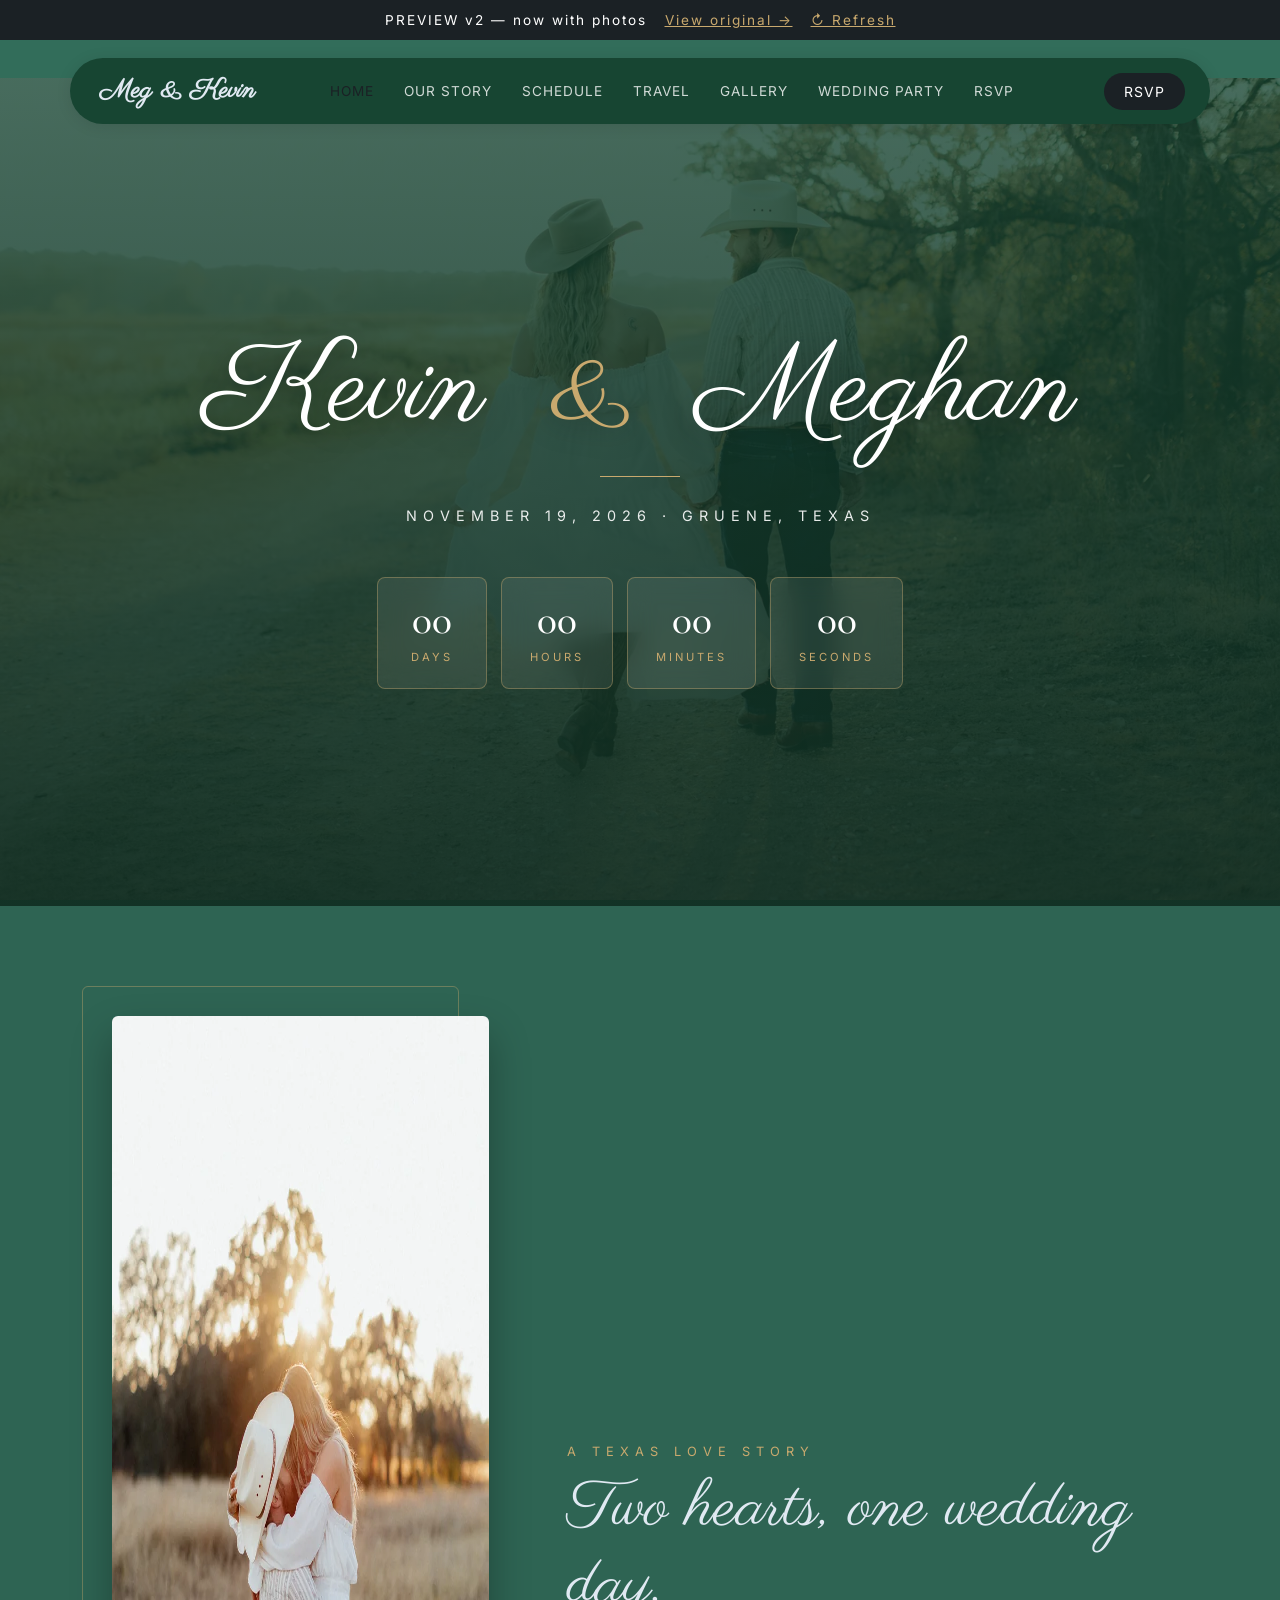
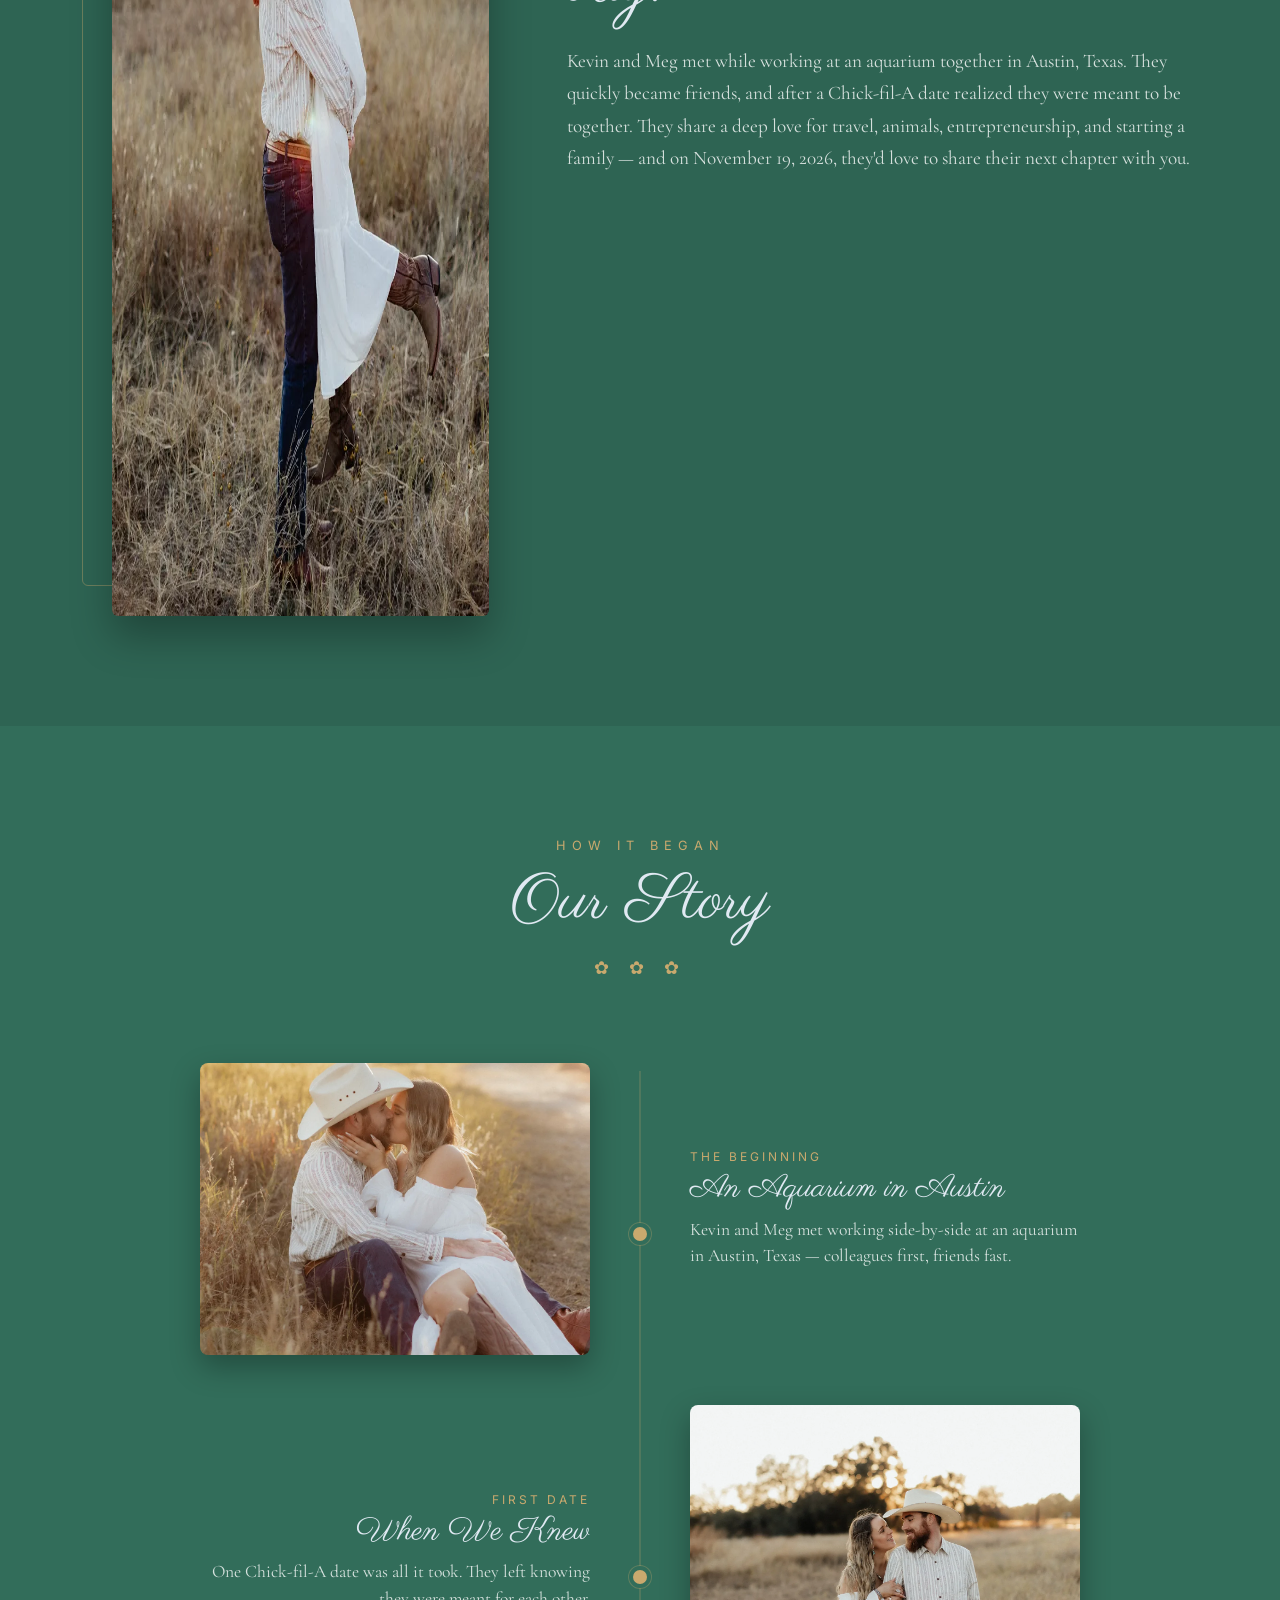
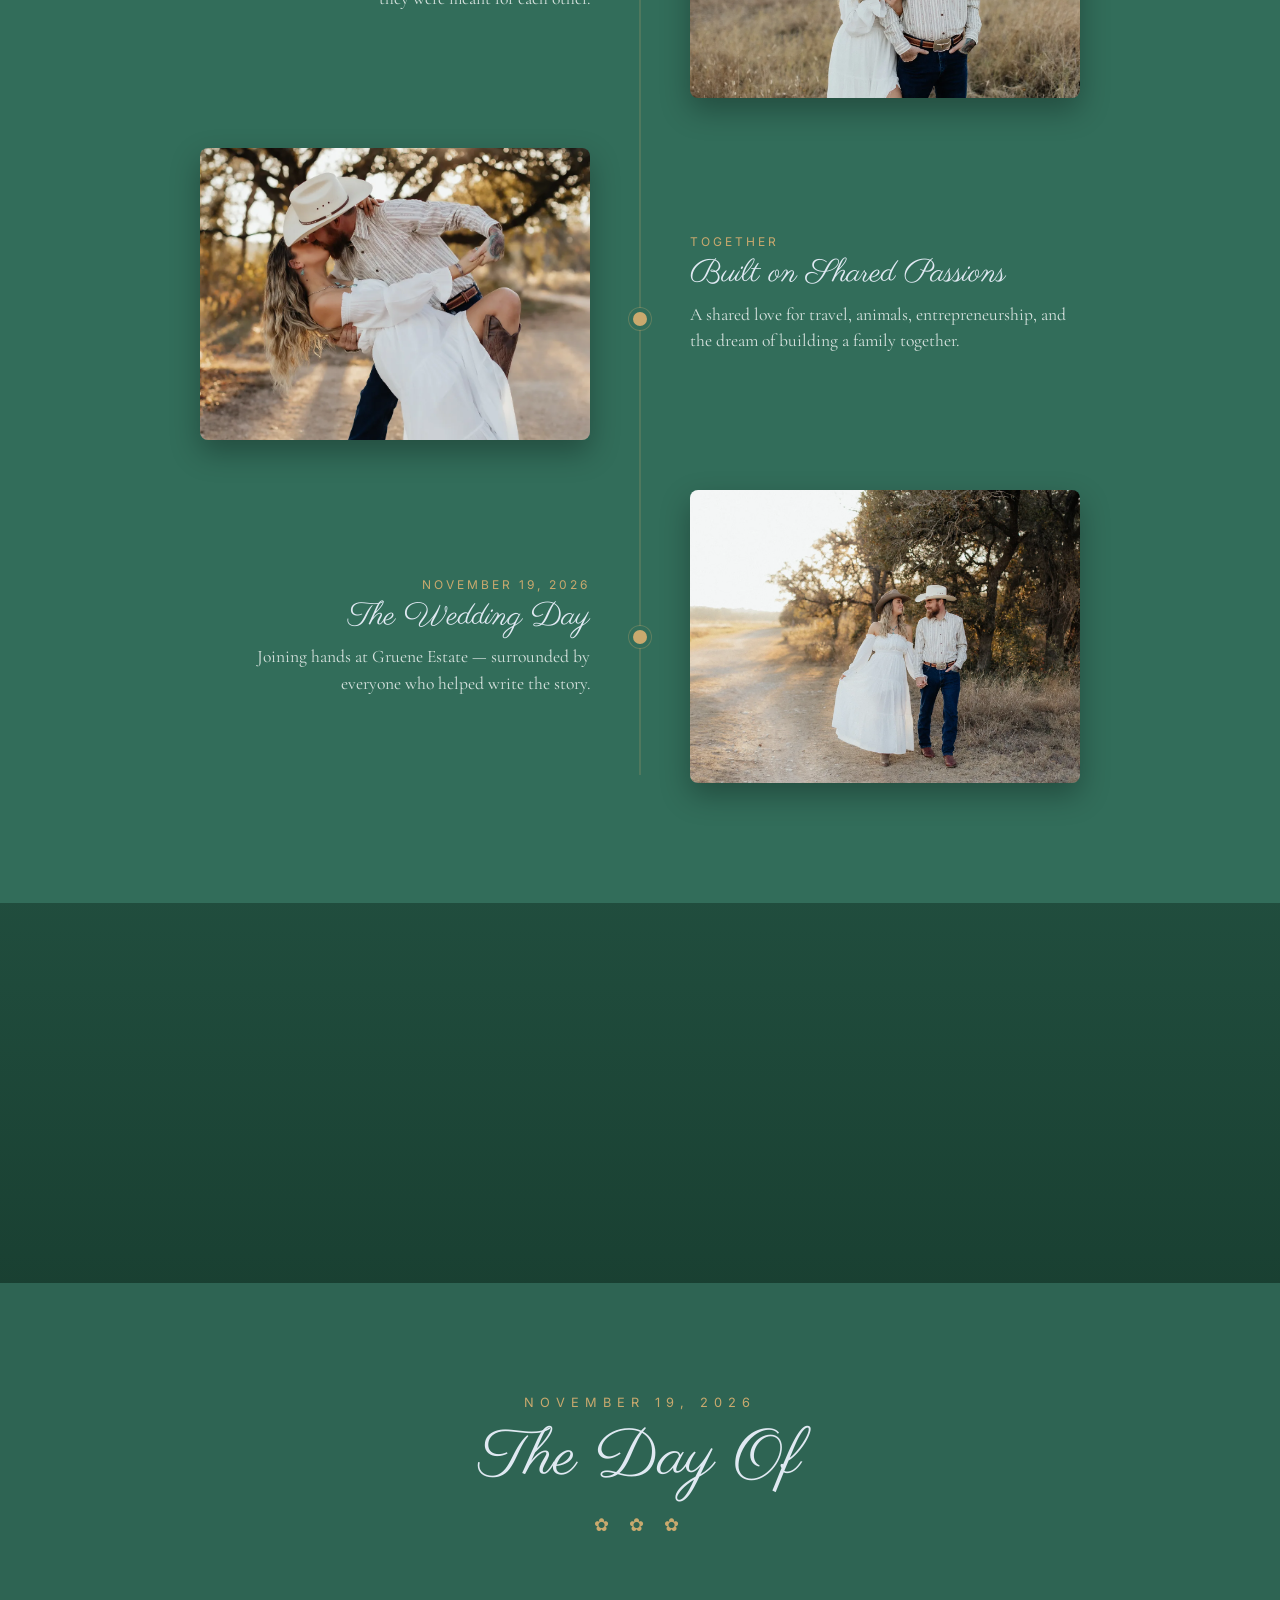
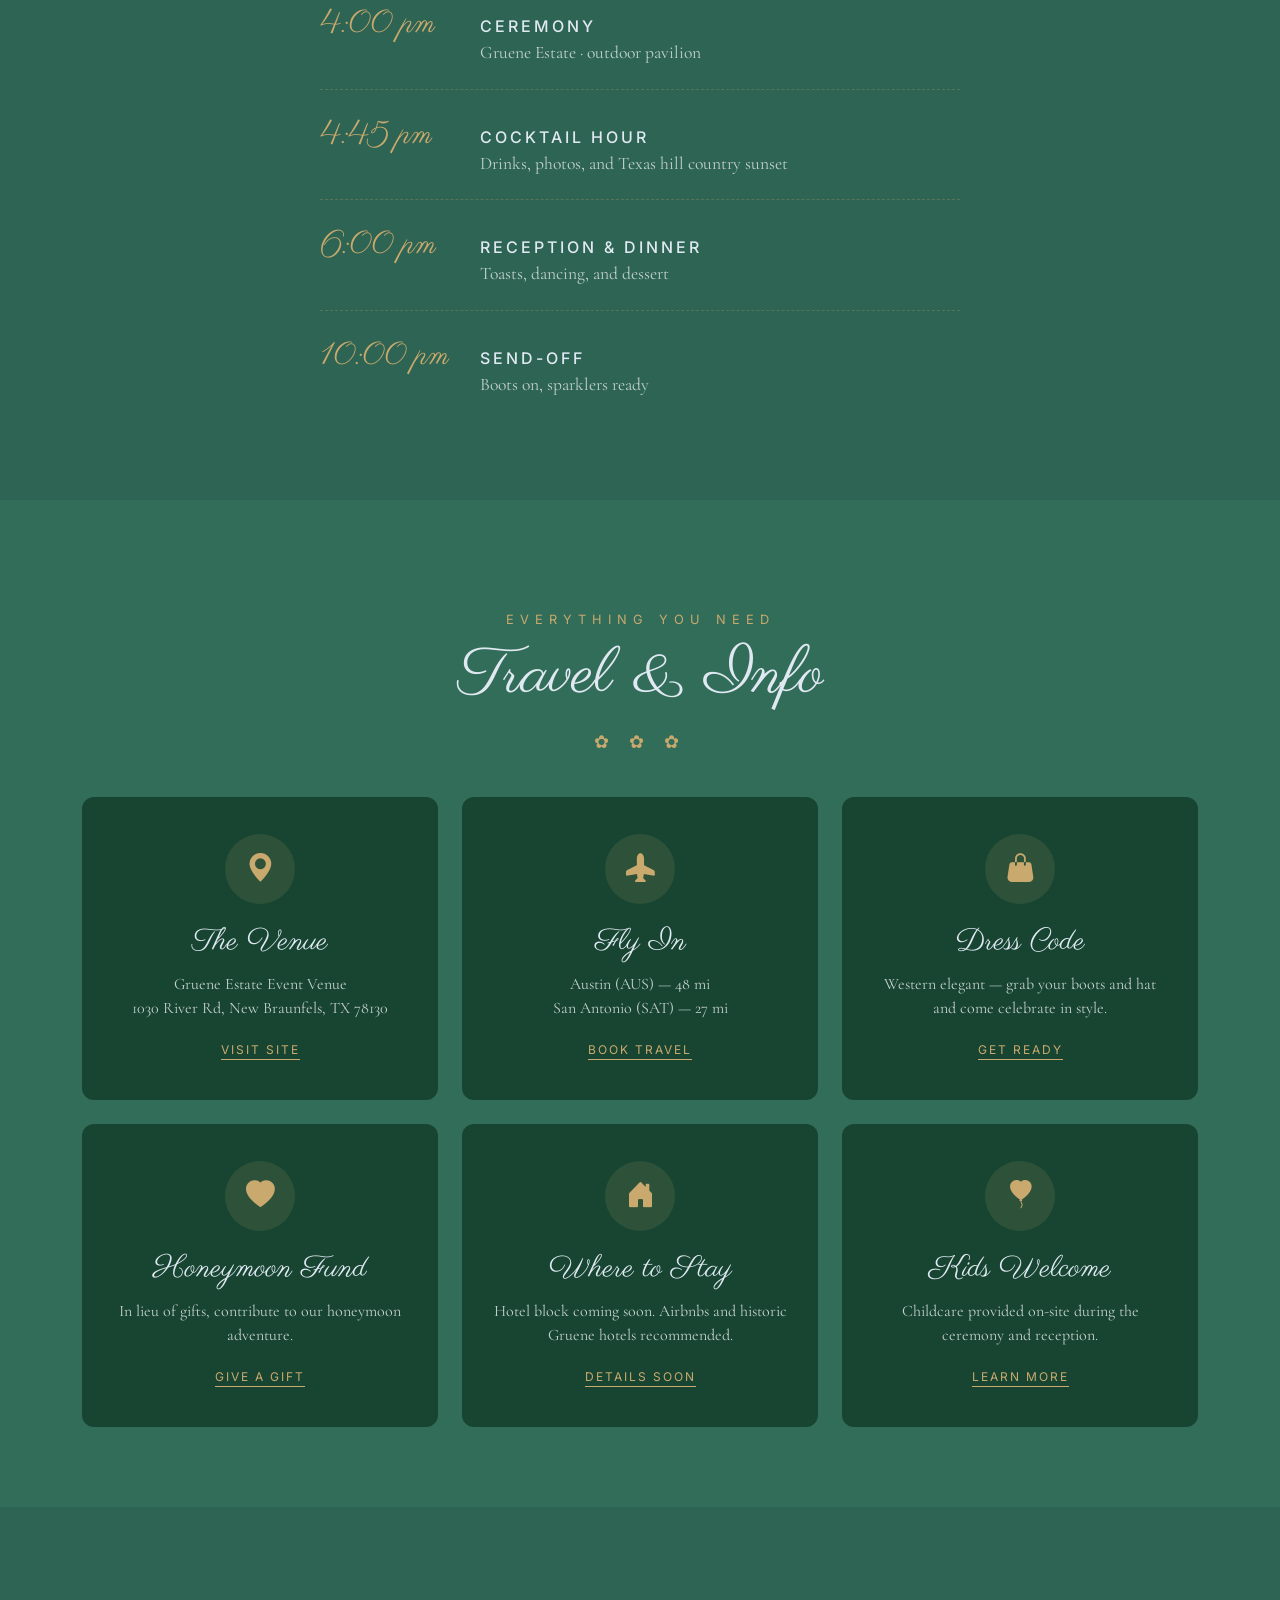
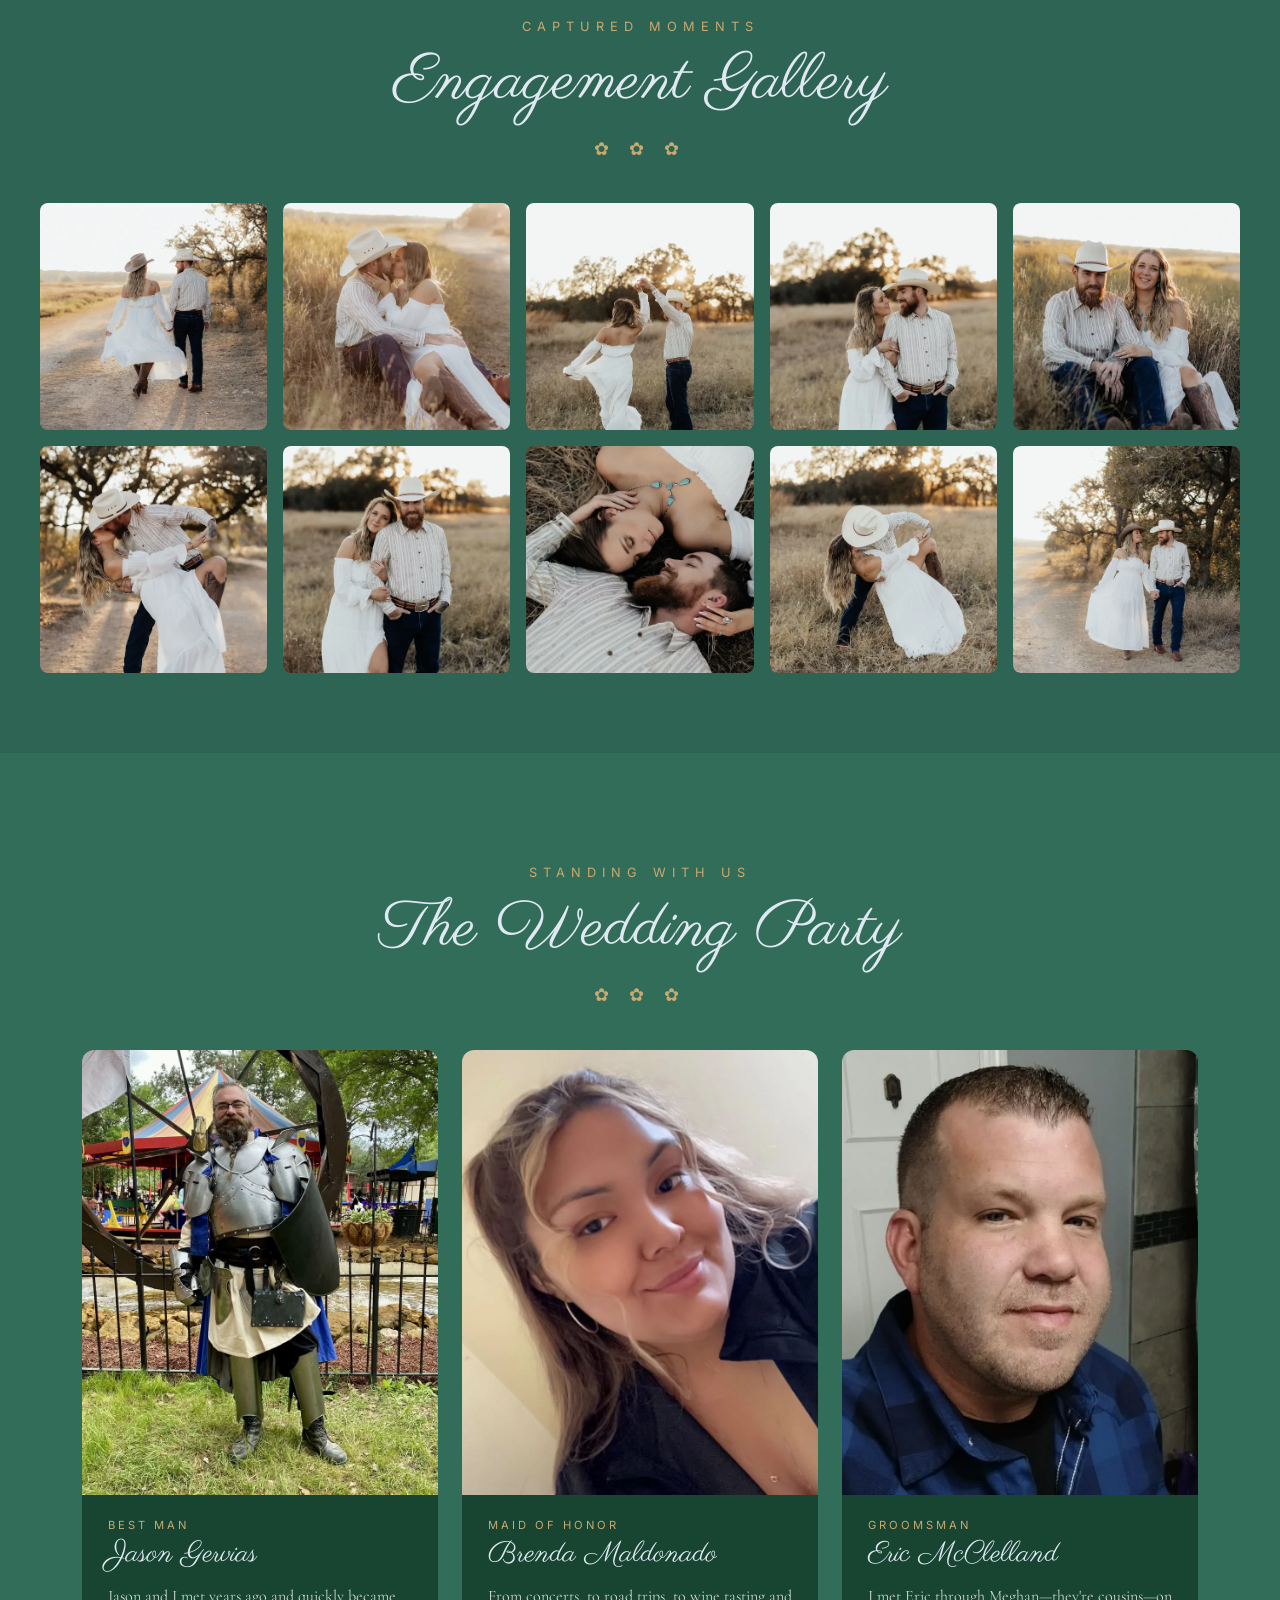
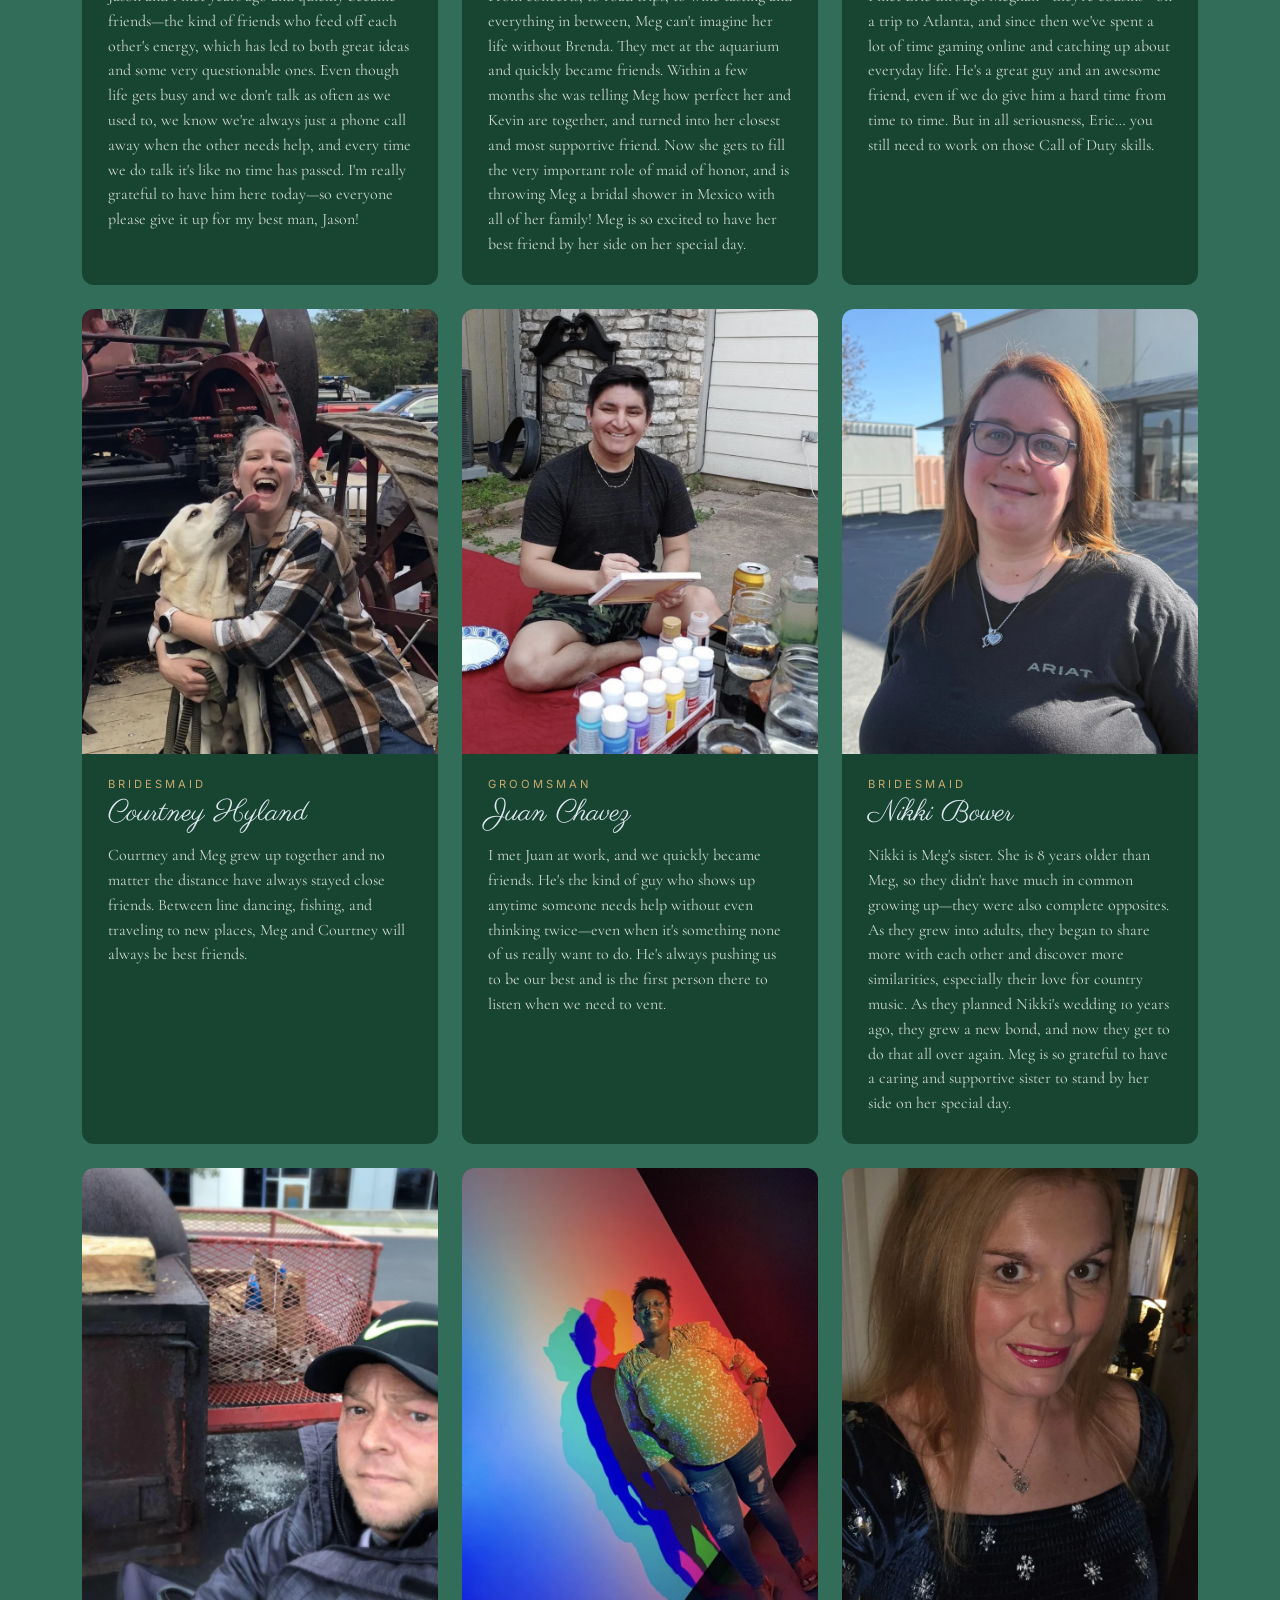
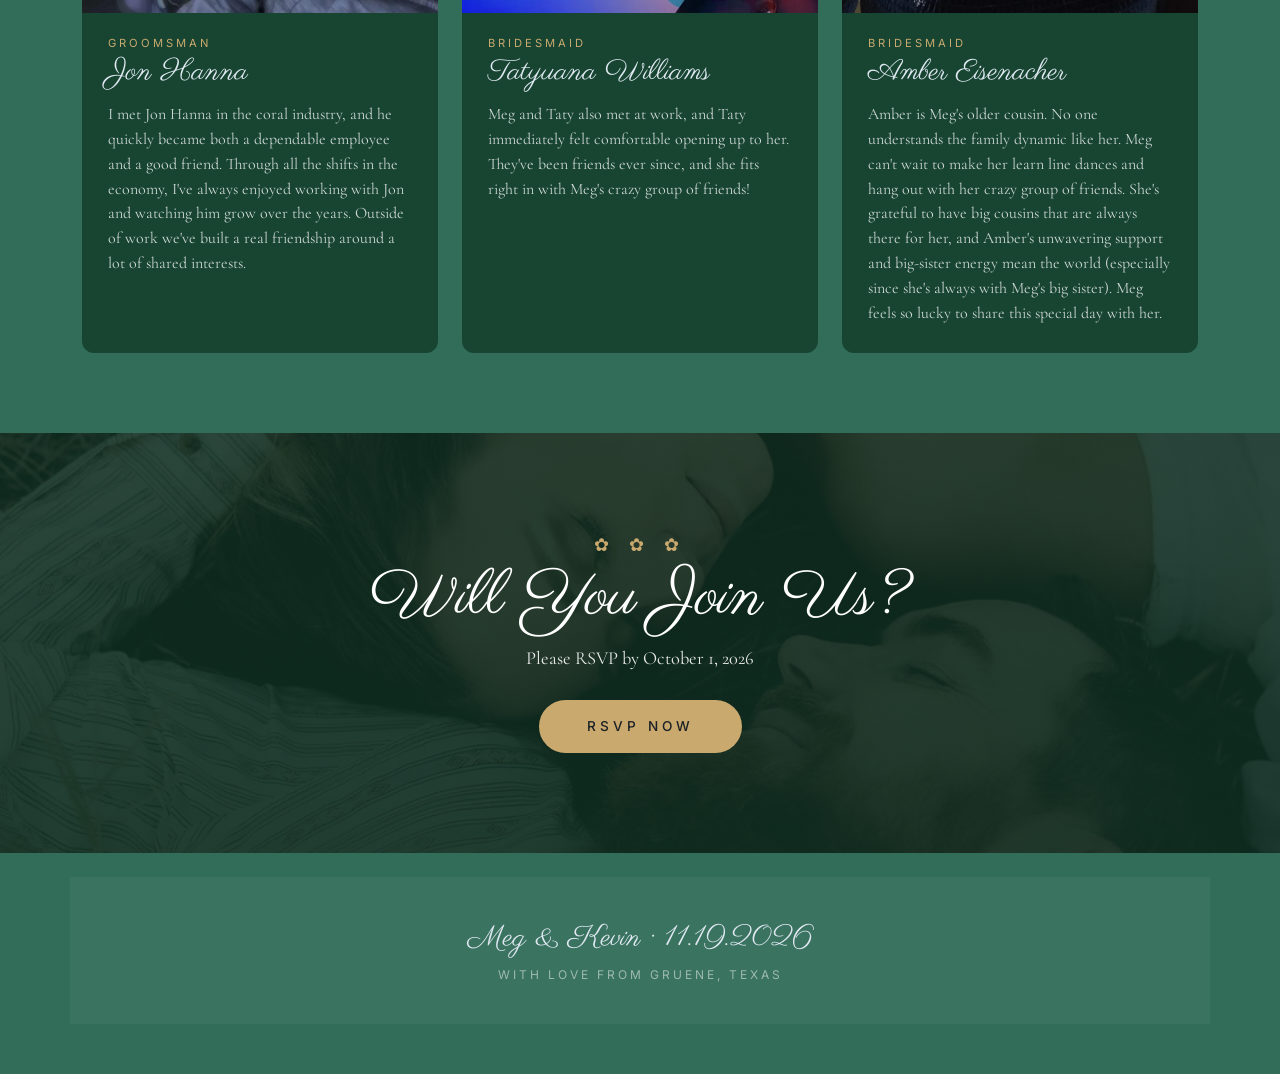
==== preview.html @ 729a8901 "Redesigned site and optimized photos to WebP - New hero with live countdown to Nov 19, 2026 - Our St" ====
<!DOCTYPE html>
<html lang="en">

<head>
  <meta charset="utf-8">
  <meta content="width=device-width, initial-scale=1.0" name="viewport">
  <title>Meg & Kevin · November 19, 2026</title>
  <meta name="description" content="Kevin Haynie and Meghan Tobias — Wedding · Gruene, Texas · November 19, 2026">

  <link href="assets/img/favicon-96x96.png" rel="icon">
  <link href="assets/img/apple-touch-icon.png" rel="apple-touch-icon">

  <!-- Preload above-the-fold hero so first paint isn't waiting on the CSSOM -->
  <link rel="preload" as="image" href="assets/img/portfolio/optimized/portfolio-1.webp" fetchpriority="high">

  <!-- Fonts (display=swap so text renders immediately, no FOIT) -->
  <link rel="preconnect" href="https://fonts.googleapis.com">
  <link rel="preconnect" href="https://fonts.gstatic.com" crossorigin>
  <link href="https://fonts.googleapis.com/css2?family=Parisienne&family=Cormorant+Garamond:wght@400;500;600&family=Inter:wght@400;500;600&display=swap" rel="stylesheet">

  <!-- Vendor CSS -->
  <link href="assets/vendor/bootstrap/css/bootstrap.min.css" rel="stylesheet">
  <link href="assets/vendor/bootstrap-icons/bootstrap-icons.css" rel="stylesheet">
  <link href="assets/vendor/aos/aos.css" rel="stylesheet">
  <link href="assets/vendor/glightbox/css/glightbox.min.css" rel="stylesheet">

  <!-- Main CSS (existing palette) -->
  <link href="assets/css/main.css" rel="stylesheet">

  <style>
    :root {
      --default-font: "Cormorant Garamond", "Georgia", serif;
      --heading-font: "Parisienne", cursive;
      --nav-font: "Inter", sans-serif;
      --gold: #c9a96e;
      --emerald-overlay: rgba(23, 69, 50, 0.78);
      --emerald-overlay-dark: rgba(15, 45, 33, 0.92);
    }

    body { font-family: var(--default-font); font-size: 1.1rem; }
    .navmenu a, .btn-getstarted { font-family: var(--nav-font); letter-spacing: 1px; font-size: 0.85rem; text-transform: uppercase; }
    .sitename-script { font-family: var(--heading-font); font-size: 1.6rem !important; text-transform: none !important; letter-spacing: 0 !important; color: var(--heading-color); }

    /* COMPARE BANNER */
    .compare-banner { background: var(--accent-color); color: #fff; text-align: center; padding: 10px; font-family: var(--nav-font); font-size: 0.85rem; letter-spacing: 2px; position: relative; z-index: 1000; }
    .compare-banner a { color: var(--gold); margin-left: 12px; text-decoration: underline; }

    /* HERO with full-bleed photo */
    .hero-preview {
      position: relative;
      min-height: 92vh;
      display: flex;
      align-items: center;
      justify-content: center;
      text-align: center;
      overflow: hidden;
      padding: 120px 20px 80px;
      background:
        linear-gradient(var(--emerald-overlay), var(--emerald-overlay-dark)),
        url("assets/img/portfolio/optimized/portfolio-1.webp") center/cover no-repeat fixed;
    }
    .hero-content { position: relative; z-index: 2; max-width: 900px; }
    .hero-preview .monogram { font-family: var(--heading-font); color: var(--gold); font-size: 2rem; margin-bottom: 8px; letter-spacing: 4px; }
    .hero-preview .sprig { color: var(--gold); font-size: 1.4rem; letter-spacing: 12px; margin: 0 0 8px; }
    .hero-preview h1 { font-family: var(--heading-font); font-size: clamp(3.2rem, 9vw, 7rem); color: #fff; line-height: 1; margin: 0; text-shadow: 0 4px 30px rgba(0,0,0,0.4); }
    .hero-preview .amp { display: inline-block; color: var(--gold); font-size: 0.9em; padding: 0 0.3em; }
    .hero-preview .hero-divider { width: 80px; height: 1px; background: var(--gold); margin: 28px auto; }
    .hero-preview .date-line { font-family: var(--nav-font); letter-spacing: 6px; text-transform: uppercase; font-size: 0.9rem; color: rgba(255,255,255,0.9); margin: 0; }

    /* Floating photo cards in hero corners */
    .hero-float { position: absolute; border-radius: 8px; overflow: hidden; box-shadow: 0 20px 50px rgba(0,0,0,0.4); border: 4px solid rgba(255,255,255,0.15); z-index: 1; }
    .hero-float img { display: block; width: 100%; height: 100%; object-fit: cover; }
    .hero-float.tl { top: 12%; left: 4%; width: 180px; height: 240px; transform: rotate(-6deg); }
    .hero-float.br { bottom: 8%; right: 4%; width: 200px; height: 260px; transform: rotate(5deg); }
    @media (max-width: 992px) { .hero-float { display: none; } }

    /* COUNTDOWN — frosted glass */
    .countdown-row { display: flex; justify-content: center; gap: 14px; margin-top: 50px; flex-wrap: wrap; }
    .countdown-cell {
      background: rgba(255,255,255,0.08);
      backdrop-filter: blur(12px);
      -webkit-backdrop-filter: blur(12px);
      border: 1px solid rgba(201, 169, 110, 0.4);
      border-radius: 8px;
      padding: 22px 28px;
      min-width: 110px;
    }
    .countdown-cell .num { font-family: var(--default-font); font-size: 2.6rem; font-weight: 500; color: #fff; line-height: 1; display: block; }
    .countdown-cell .lbl { font-family: var(--nav-font); font-size: 0.7rem; letter-spacing: 3px; text-transform: uppercase; color: var(--gold); margin-top: 8px; display: block; }

    /* SECTION TITLES */
    .section-title-preview { text-align: center; padding: 30px 0 40px; }
    .section-title-preview .eyebrow { font-family: var(--nav-font); color: var(--gold); letter-spacing: 6px; text-transform: uppercase; font-size: 0.8rem; }
    .section-title-preview h2 { font-family: var(--heading-font); font-size: clamp(2.5rem, 5vw, 4rem); color: var(--heading-color); margin: 8px 0 16px; }
    .section-title-preview .sub-sprig { color: var(--gold); letter-spacing: 8px; }

    /* ABOUT — portrait + content */
    .about-portrait-wrap { position: relative; padding: 30px; }
    .about-portrait-wrap::before { content: ""; position: absolute; top: 0; left: 0; right: 60px; bottom: 60px; border: 1px solid rgba(201,169,110,0.4); border-radius: 6px; z-index: 0; }
    .about-portrait-wrap img { position: relative; z-index: 1; width: 100%; border-radius: 6px; box-shadow: 0 20px 40px rgba(0,0,0,0.3); }

    /* STORY TIMELINE with photos */
    .story-timeline { position: relative; max-width: 880px; margin: 40px auto; }
    .story-timeline::before { content: ""; position: absolute; left: 50%; top: 8px; bottom: 8px; width: 1px; background: rgba(201, 169, 110, 0.4); transform: translateX(-50%); }
    .story-event { position: relative; display: grid; grid-template-columns: minmax(0, 1fr) 40px minmax(0, 1fr); gap: 30px; align-items: center; padding-bottom: 50px; }
    .story-event:last-child { padding-bottom: 0; }
    .story-event::before { content: ""; position: absolute; left: 50%; top: 50%; transform: translate(-50%, -50%); width: 14px; height: 14px; border-radius: 50%; background: var(--gold); box-shadow: 0 0 0 4px var(--background-color), 0 0 0 5px rgba(201,169,110,0.3); z-index: 2; }
    .story-event .photo-side { aspect-ratio: 4/3; overflow: hidden; border-radius: 8px; box-shadow: 0 12px 30px rgba(0,0,0,0.3); }
    .story-event .photo-side img { width: 100%; height: 100%; display: block; object-fit: cover; }
    .story-event .text-side .yr { font-family: var(--nav-font); color: var(--gold); letter-spacing: 3px; font-size: 0.75rem; text-transform: uppercase; }
    .story-event .text-side h4 { font-family: var(--heading-font); color: var(--heading-color); font-size: 2rem; margin: 4px 0 8px; }
    .story-event .text-side p { color: rgba(255,255,255,0.8); margin: 0; }
    .story-event.flip .photo-side { grid-column: 3; }
    .story-event.flip .text-side { grid-column: 1; text-align: right; }
    @media (max-width: 768px) {
      .story-timeline::before { left: 18px; }
      .story-event, .story-event.flip { grid-template-columns: 1fr; padding-left: 50px; padding-bottom: 36px; }
      .story-event::before { left: 18px; top: 12px; transform: none; }
      .story-event.flip .photo-side, .story-event.flip .text-side { grid-column: 1; text-align: left; }
    }

    /* PARALLAX DIVIDER */
    .parallax-divider {
      height: 380px;
      background:
        linear-gradient(rgba(15,45,33,0.5), rgba(15,45,33,0.7)),
        url("assets/img/portfolio/optimized/portfolio-5.webp") center/cover no-repeat fixed;
      display: flex;
      align-items: center;
      justify-content: center;
      text-align: center;
    }
    .parallax-divider blockquote { font-family: var(--heading-font); color: #fff; font-size: clamp(2rem, 4vw, 3.2rem); max-width: 800px; padding: 0 30px; margin: 0; text-shadow: 0 2px 20px rgba(0,0,0,0.4); }
    .parallax-divider cite { display: block; margin-top: 16px; font-family: var(--nav-font); font-style: normal; letter-spacing: 4px; text-transform: uppercase; font-size: 0.8rem; color: var(--gold); }

    /* INFO CARDS */
    .info-card { background: var(--surface-color); border-radius: 12px; padding: 36px 28px; text-align: center; height: 100%; transition: transform 0.3s, box-shadow 0.3s; border: 1px solid transparent; }
    .info-card:hover { transform: translateY(-6px); border-color: rgba(201,169,110,0.4); box-shadow: 0 12px 30px rgba(0,0,0,0.25); }
    .info-card .icon-circle { width: 70px; height: 70px; border-radius: 50%; background: rgba(201,169,110,0.12); color: var(--gold); display: inline-flex; align-items: center; justify-content: center; font-size: 1.8rem; margin-bottom: 20px; }
    .info-card h3 { font-family: var(--heading-font); color: var(--heading-color); font-size: 1.9rem; margin-bottom: 12px; }
    .info-card p { color: rgba(255,255,255,0.75); font-size: 1rem; margin-bottom: 16px; }
    .info-card a.card-link { font-family: var(--nav-font); color: var(--gold); letter-spacing: 2px; text-transform: uppercase; font-size: 0.75rem; border-bottom: 1px solid var(--gold); padding-bottom: 2px; }
    .info-card a.card-link:hover { color: #fff; border-color: #fff; }

    /* ENGAGEMENT GALLERY — uniform grid */
    .gallery-masonry {
      display: grid;
      grid-template-columns: repeat(5, 1fr);
      gap: 16px;
      max-width: 100%;
      margin: 0 auto;
      padding: 0 40px;
    }
    @media (max-width: 1200px) { .gallery-masonry { grid-template-columns: repeat(4, 1fr); } }
    @media (max-width: 768px) { .gallery-masonry { grid-template-columns: repeat(3, 1fr); gap: 10px; padding: 0 20px; } }
    @media (max-width: 480px) { .gallery-masonry { grid-template-columns: repeat(2, 1fr); } }
    .gallery-item { border-radius: 8px; overflow: hidden; position: relative; display: block; cursor: pointer; aspect-ratio: 1 / 1; }
    .gallery-item img { width: 100%; height: 100%; object-fit: cover; display: block; transition: transform 0.6s, filter 0.6s; filter: saturate(0.9); }
    .gallery-item:hover img { transform: scale(1.04); filter: saturate(1.1); }
    .gallery-item::after { content: ""; position: absolute; inset: 0; background: linear-gradient(transparent 60%, rgba(15,45,33,0.6)); opacity: 0; transition: opacity 0.3s; }
    .gallery-item:hover::after { opacity: 1; }

    /* SCHEDULE */
    .schedule-wrap { max-width: 640px; margin: 0 auto; }
    .schedule-row { display: flex; align-items: baseline; padding: 22px 0; border-bottom: 1px dashed rgba(201,169,110,0.25); }
    .schedule-row:last-child { border-bottom: none; }
    .schedule-time { font-family: var(--heading-font); color: var(--gold); font-size: 2rem; min-width: 160px; }
    .schedule-event h4 { font-family: var(--nav-font); color: var(--heading-color); font-size: 1rem; letter-spacing: 3px; text-transform: uppercase; margin: 0 0 4px; }
    .schedule-event p { margin: 0; color: rgba(255,255,255,0.7); }

    /* WEDDING PARTY photo grid */
    .party-card { background: var(--surface-color); border-radius: 12px; overflow: hidden; height: 100%; transition: transform 0.3s; }
    .party-card:hover { transform: translateY(-4px); }
    .party-photo { aspect-ratio: 4/5; overflow: hidden; }
    .party-photo img { width: 100%; height: 100%; object-fit: cover; transition: transform 0.6s; }
    .party-card:hover .party-photo img { transform: scale(1.05); }
    .party-body { padding: 22px 26px 28px; }
    .party-body .role { font-family: var(--nav-font); color: var(--gold); letter-spacing: 3px; font-size: 0.7rem; text-transform: uppercase; }
    .party-body h4 { font-family: var(--heading-font); color: var(--heading-color); font-size: 1.8rem; margin: 4px 0 12px; }
    .party-body p { color: rgba(255,255,255,0.78); font-size: 1rem; line-height: 1.55; margin: 0; }

    /* RSVP CTA on photo background */
    .rsvp-cta-section {
      position: relative;
      padding: 100px 20px;
      background:
        linear-gradient(rgba(15,45,33,0.85), rgba(15,45,33,0.9)),
        url("assets/img/portfolio/optimized/portfolio-8.webp") center/cover no-repeat;
    }
    .rsvp-cta-inner { max-width: 720px; margin: 0 auto; text-align: center; position: relative; z-index: 2; }
    .rsvp-cta-inner h3 { font-family: var(--heading-font); font-size: clamp(2.5rem, 5vw, 4rem); color: #fff; }
    .rsvp-cta-inner p { color: rgba(255,255,255,0.9); margin-bottom: 28px; font-size: 1.15rem; }
    .rsvp-btn { display: inline-block; background: var(--gold); color: var(--accent-color) !important; padding: 16px 48px; font-family: var(--nav-font); letter-spacing: 4px; text-transform: uppercase; font-size: 0.85rem; border-radius: 50px; transition: all 0.3s; font-weight: 500; }
    .rsvp-btn:hover { background: #fff; transform: translateY(-2px); }

    section { padding: 80px 0; }
    .light-bg-section { background: color-mix(in srgb, var(--background-color), black 8%); }
  </style>
</head>

<body class="index-page">

  <div class="compare-banner">
    PREVIEW v2 — now with photos
    <a href="index.html">View original →</a>
    <a href="preview.html" style="margin-left: 12px;">↻ Refresh</a>
  </div>

  <!-- HEADER -->
  <header id="header" class="header d-flex align-items-center fixed-top" style="top: 38px;">
    <div class="header-container container-fluid container-xl position-relative d-flex align-items-center justify-content-between">
      <a href="preview.html" class="logo d-flex align-items-center me-auto me-xl-0">
        <h1 class="sitename sitename-script">Meg &amp; Kevin</h1>
      </a>
      <nav id="navmenu" class="navmenu">
        <ul>
          <li><a href="#hero" class="active">Home</a></li>
          <li><a href="#story">Our Story</a></li>
          <li><a href="#schedule">Schedule</a></li>
          <li><a href="#travel">Travel</a></li>
          <li><a href="#gallery">Gallery</a></li>
          <li><a href="#party">Wedding Party</a></li>
          <li><a href="#rsvp">RSVP</a></li>
        </ul>
        <i class="mobile-nav-toggle d-xl-none bi bi-list"></i>
      </nav>
      <a class="btn-getstarted" href="#rsvp">RSVP</a>
    </div>
  </header>

  <main class="main" style="padding-top: 38px;">

    <!-- HERO with engagement photo background + floating polaroids -->
    <section id="hero" class="hero-preview">
      <div class="hero-content" data-aos="fade-up">
        <h1>Kevin <span class="amp">&amp;</span> Meghan</h1>
        <div class="hero-divider"></div>
        <p class="date-line">November 19, 2026 &middot; Gruene, Texas</p>

        <div class="countdown-row" id="countdown">
          <div class="countdown-cell"><span class="num" id="cd-days">—</span><span class="lbl">Days</span></div>
          <div class="countdown-cell"><span class="num" id="cd-hrs">—</span><span class="lbl">Hours</span></div>
          <div class="countdown-cell"><span class="num" id="cd-min">—</span><span class="lbl">Minutes</span></div>
          <div class="countdown-cell"><span class="num" id="cd-sec">—</span><span class="lbl">Seconds</span></div>
        </div>
      </div>
    </section>

    <!-- ABOUT with portrait -->
    <section id="about" class="light-bg-section">
      <div class="container">
        <div class="row align-items-center gx-5">
          <div class="col-lg-5" data-aos="fade-right">
            <div class="about-portrait-wrap">
              <img src="assets/img/about/about-portrait-1.webp" alt="Kevin and Meghan" loading="lazy" width="800" height="1200">
            </div>
          </div>
          <div class="col-lg-7" data-aos="fade-left">
            <div class="eyebrow" style="font-family: var(--nav-font); color: var(--gold); letter-spacing: 6px; text-transform: uppercase; font-size: 0.8rem;">A Texas Love Story</div>
            <h2 style="font-family: var(--heading-font); font-size: clamp(2.5rem, 5vw, 4rem); color: var(--heading-color); margin: 10px 0 20px;">Two hearts, one wedding day.</h2>
            <p style="font-size: 1.2rem; line-height: 1.7;">Kevin and Meg met while working at an aquarium together in Austin, Texas. They quickly became friends, and after a Chick-fil-A date realized they were meant to be together. They share a deep love for travel, animals, entrepreneurship, and starting a family — and on November 19, 2026, they'd love to share their next chapter with you.</p>
          </div>
        </div>
      </div>
    </section>

    <!-- STORY TIMELINE with photos -->
    <section id="story">
      <div class="section-title-preview" data-aos="fade-up">
        <div class="eyebrow">How It Began</div>
        <h2>Our Story</h2>
        <div class="sub-sprig">&#10047; &#10047; &#10047;</div>
      </div>

      <div class="story-timeline">
        <div class="story-event" data-aos="fade-up">
          <div class="photo-side"><img src="assets/img/portfolio/optimized/portfolio-2.webp" alt="" loading="lazy" width="1067" height="1600"></div>
          <div></div>
          <div class="text-side">
            <div class="yr">The Beginning</div>
            <h4>An Aquarium in Austin</h4>
            <p>Kevin and Meg met working side-by-side at an aquarium in Austin, Texas — colleagues first, friends fast.</p>
          </div>
        </div>

        <div class="story-event flip" data-aos="fade-up">
          <div class="text-side">
            <div class="yr">First Date</div>
            <h4>When We Knew</h4>
            <p>One Chick-fil-A date was all it took. They left knowing they were meant for each other.</p>
          </div>
          <div></div>
          <div class="photo-side"><img src="assets/img/portfolio/optimized/portfolio-4.webp" alt="" loading="lazy" width="1600" height="1067"></div>
        </div>

        <div class="story-event" data-aos="fade-up">
          <div class="photo-side"><img src="assets/img/portfolio/optimized/portfolio-6.webp" alt="" loading="lazy" width="1067" height="1600"></div>
          <div></div>
          <div class="text-side">
            <div class="yr">Together</div>
            <h4>Built on Shared Passions</h4>
            <p>A shared love for travel, animals, entrepreneurship, and the dream of building a family together.</p>
          </div>
        </div>

        <div class="story-event flip" data-aos="fade-up">
          <div class="text-side">
            <div class="yr">November 19, 2026</div>
            <h4>The Wedding Day</h4>
            <p>Joining hands at Gruene Estate — surrounded by everyone who helped write the story.</p>
          </div>
          <div></div>
          <div class="photo-side"><img src="assets/img/portfolio/optimized/portfolio-10.webp" alt="" loading="lazy" width="1600" height="1067"></div>
        </div>
      </div>
    </section>

    <!-- PARALLAX PHOTO DIVIDER -->
    <section class="parallax-divider" style="padding: 0;" aria-hidden="true"></section>

    <!-- SCHEDULE -->
    <section id="schedule" class="light-bg-section">
      <div class="section-title-preview" data-aos="fade-up">
        <div class="eyebrow">November 19, 2026</div>
        <h2>The Day Of</h2>
        <div class="sub-sprig">&#10047; &#10047; &#10047;</div>
      </div>
      <div class="schedule-wrap" data-aos="fade-up">
        <div class="schedule-row">
          <div class="schedule-time">4:00 pm</div>
          <div class="schedule-event"><h4>Ceremony</h4><p>Gruene Estate &middot; outdoor pavilion</p></div>
        </div>
        <div class="schedule-row">
          <div class="schedule-time">4:45 pm</div>
          <div class="schedule-event"><h4>Cocktail Hour</h4><p>Drinks, photos, and Texas hill country sunset</p></div>
        </div>
        <div class="schedule-row">
          <div class="schedule-time">6:00 pm</div>
          <div class="schedule-event"><h4>Reception &amp; Dinner</h4><p>Toasts, dancing, and dessert</p></div>
        </div>
        <div class="schedule-row">
          <div class="schedule-time">10:00 pm</div>
          <div class="schedule-event"><h4>Send-Off</h4><p>Boots on, sparklers ready</p></div>
        </div>
      </div>
    </section>

    <!-- TRAVEL / INFO -->
    <section id="travel">
      <div class="section-title-preview" data-aos="fade-up">
        <div class="eyebrow">Everything You Need</div>
        <h2>Travel &amp; Info</h2>
        <div class="sub-sprig">&#10047; &#10047; &#10047;</div>
      </div>

      <div class="container">
        <div class="row g-4 justify-content-center">
          <div class="col-lg-4 col-md-6" data-aos="fade-up" data-aos-delay="100">
            <div class="info-card">
              <div class="icon-circle"><i class="bi bi-geo-alt-fill"></i></div>
              <h3>The Venue</h3>
              <p>Gruene Estate Event Venue<br>1030 River Rd, New Braunfels, TX 78130</p>
              <a class="card-link" href="https://www.grueneestate.com/">Visit Site</a>
            </div>
          </div>
          <div class="col-lg-4 col-md-6" data-aos="fade-up" data-aos-delay="200">
            <div class="info-card">
              <div class="icon-circle"><i class="bi bi-airplane-fill"></i></div>
              <h3>Fly In</h3>
              <p>Austin (AUS) — 48 mi<br>San Antonio (SAT) — 27 mi</p>
              <a class="card-link" href="https://www.travelocity.com/">Book Travel</a>
            </div>
          </div>
          <div class="col-lg-4 col-md-6" data-aos="fade-up" data-aos-delay="300">
            <div class="info-card">
              <div class="icon-circle"><i class="bi bi-handbag-fill"></i></div>
              <h3>Dress Code</h3>
              <p>Western elegant — grab your boots and hat and come celebrate in style.</p>
              <a class="card-link" href="https://www.bootbarn.com/">Get Ready</a>
            </div>
          </div>
          <div class="col-lg-4 col-md-6" data-aos="fade-up" data-aos-delay="100">
            <div class="info-card">
              <div class="icon-circle"><i class="bi bi-heart-fill"></i></div>
              <h3>Honeymoon Fund</h3>
              <p>In lieu of gifts, contribute to our honeymoon adventure.</p>
              <a class="card-link" href="https://www.honeyfund.com/site/tobias-haynie-11-19-2026">Give a Gift</a>
            </div>
          </div>
          <div class="col-lg-4 col-md-6" data-aos="fade-up" data-aos-delay="200">
            <div class="info-card">
              <div class="icon-circle"><i class="bi bi-house-door-fill"></i></div>
              <h3>Where to Stay</h3>
              <p>Hotel block coming soon. Airbnbs and historic Gruene hotels recommended.</p>
              <a class="card-link" href="#">Details Soon</a>
            </div>
          </div>
          <div class="col-lg-4 col-md-6" data-aos="fade-up" data-aos-delay="300">
            <div class="info-card">
              <div class="icon-circle"><i class="bi bi-balloon-heart-fill"></i></div>
              <h3>Kids Welcome</h3>
              <p>Childcare provided on-site during the ceremony and reception.</p>
              <a class="card-link" href="#">Learn More</a>
            </div>
          </div>
        </div>
      </div>
    </section>

    <!-- ENGAGEMENT GALLERY -->
    <section id="gallery" class="light-bg-section">
      <div class="section-title-preview" data-aos="fade-up">
        <div class="eyebrow">Captured Moments</div>
        <h2>Engagement Gallery</h2>
        <div class="sub-sprig">&#10047; &#10047; &#10047;</div>
      </div>

      <div class="gallery-masonry" data-aos="fade-up">
        <a class="gallery-item glightbox" href="assets/img/portfolio/optimized/portfolio-1.webp" data-gallery="engagement"><img src="assets/img/portfolio/optimized/portfolio-1-thumb.webp" alt="" loading="lazy" width="800" height="800"></a>
        <a class="gallery-item glightbox" href="assets/img/portfolio/optimized/portfolio-2.webp" data-gallery="engagement"><img src="assets/img/portfolio/optimized/portfolio-2-thumb.webp" alt="" loading="lazy" width="800" height="800"></a>
        <a class="gallery-item glightbox" href="assets/img/portfolio/optimized/portfolio-3.webp" data-gallery="engagement"><img src="assets/img/portfolio/optimized/portfolio-3-thumb.webp" alt="" loading="lazy" width="800" height="800"></a>
        <a class="gallery-item glightbox" href="assets/img/portfolio/optimized/portfolio-4.webp" data-gallery="engagement"><img src="assets/img/portfolio/optimized/portfolio-4-thumb.webp" alt="" loading="lazy" width="800" height="800"></a>
        <a class="gallery-item glightbox" href="assets/img/portfolio/optimized/portfolio-5.webp" data-gallery="engagement"><img src="assets/img/portfolio/optimized/portfolio-5-thumb.webp" alt="" loading="lazy" width="800" height="800"></a>
        <a class="gallery-item glightbox" href="assets/img/portfolio/optimized/portfolio-6.webp" data-gallery="engagement"><img src="assets/img/portfolio/optimized/portfolio-6-thumb.webp" alt="" loading="lazy" width="800" height="800"></a>
        <a class="gallery-item glightbox" href="assets/img/portfolio/optimized/portfolio-7.webp" data-gallery="engagement"><img src="assets/img/portfolio/optimized/portfolio-7-thumb.webp" alt="" loading="lazy" width="800" height="800"></a>
        <a class="gallery-item glightbox" href="assets/img/portfolio/optimized/portfolio-8.webp" data-gallery="engagement"><img src="assets/img/portfolio/optimized/portfolio-8-thumb.webp" alt="" loading="lazy" width="800" height="800"></a>
        <a class="gallery-item glightbox" href="assets/img/portfolio/optimized/portfolio-9.webp" data-gallery="engagement"><img src="assets/img/portfolio/optimized/portfolio-9-thumb.webp" alt="" loading="lazy" width="800" height="800"></a>
        <a class="gallery-item glightbox" href="assets/img/portfolio/optimized/portfolio-10.webp" data-gallery="engagement"><img src="assets/img/portfolio/optimized/portfolio-10-thumb.webp" alt="" loading="lazy" width="800" height="800"></a>
      </div>
    </section>

    <!-- WEDDING PARTY photo grid -->
    <section id="party">
      <div class="section-title-preview" data-aos="fade-up">
        <div class="eyebrow">Standing With Us</div>
        <h2>The Wedding Party</h2>
        <div class="sub-sprig">&#10047; &#10047; &#10047;</div>
      </div>

      <div class="container">
        <div class="row g-4">
          <div class="col-lg-4 col-md-6" data-aos="fade-up" data-aos-delay="100">
            <div class="party-card">
              <div class="party-photo"><img src="assets/img/person/person-m-1.webp" alt="" loading="lazy" width="800" height="1000"></div>
              <div class="party-body">
                <div class="role">Best Man</div>
                <h4>Jason Gervias</h4>
                <p>Jason and I met years ago and quickly became friends&mdash;the kind of friends who feed off each other's energy, which has led to both great ideas and some very questionable ones. Even though life gets busy and we don't talk as often as we used to, we know we're always just a phone call away when the other needs help, and every time we do talk it's like no time has passed. I'm really grateful to have him here today&mdash;so everyone please give it up for my best man, Jason!</p>
              </div>
            </div>
          </div>
          <div class="col-lg-4 col-md-6" data-aos="fade-up" data-aos-delay="150">
            <div class="party-card">
              <div class="party-photo"><img src="assets/img/person/person-f-1.webp" alt="" loading="lazy" width="800" height="1000"></div>
              <div class="party-body">
                <div class="role">Maid of Honor</div>
                <h4>Brenda Maldonado</h4>
                <p>From concerts, to road trips, to wine tasting and everything in between, Meg can't imagine her life without Brenda. They met at the aquarium and quickly became friends. Within a few months she was telling Meg how perfect her and Kevin are together, and turned into her closest and most supportive friend. Now she gets to fill the very important role of maid of honor, and is throwing Meg a bridal shower in Mexico with all of her family! Meg is so excited to have her best friend by her side on her special day.</p>
              </div>
            </div>
          </div>
          <div class="col-lg-4 col-md-6" data-aos="fade-up" data-aos-delay="200">
            <div class="party-card">
              <div class="party-photo"><img src="assets/img/person/person-m-2.webp" alt="" loading="lazy" width="800" height="1000"></div>
              <div class="party-body">
                <div class="role">Groomsman</div>
                <h4>Eric McClelland</h4>
                <p>I met Eric through Meghan&mdash;they're cousins&mdash;on a trip to Atlanta, and since then we've spent a lot of time gaming online and catching up about everyday life. He's a great guy and an awesome friend, even if we do give him a hard time from time to time. But in all seriousness, Eric&hellip; you still need to work on those Call of Duty skills.</p>
              </div>
            </div>
          </div>
          <div class="col-lg-4 col-md-6" data-aos="fade-up" data-aos-delay="100">
            <div class="party-card">
              <div class="party-photo"><img src="assets/img/person/person-f-2.webp" alt="" loading="lazy" width="800" height="1000"></div>
              <div class="party-body">
                <div class="role">Bridesmaid</div>
                <h4>Courtney Hyland</h4>
                <p>Courtney and Meg grew up together and no matter the distance have always stayed close friends. Between line dancing, fishing, and traveling to new places, Meg and Courtney will always be best friends.</p>
              </div>
            </div>
          </div>
          <div class="col-lg-4 col-md-6" data-aos="fade-up" data-aos-delay="150">
            <div class="party-card">
              <div class="party-photo"><img src="assets/img/person/person-m-3.webp" alt="" loading="lazy" width="800" height="1000"></div>
              <div class="party-body">
                <div class="role">Groomsman</div>
                <h4>Juan Chavez</h4>
                <p>I met Juan at work, and we quickly became friends. He's the kind of guy who shows up anytime someone needs help without even thinking twice&mdash;even when it's something none of us really want to do. He's always pushing us to be our best and is the first person there to listen when we need to vent.</p>
              </div>
            </div>
          </div>
          <div class="col-lg-4 col-md-6" data-aos="fade-up" data-aos-delay="200">
            <div class="party-card">
              <div class="party-photo"><img src="assets/img/person/person-f-3.webp" alt="" loading="lazy" width="800" height="1000"></div>
              <div class="party-body">
                <div class="role">Bridesmaid</div>
                <h4>Nikki Bower</h4>
                <p>Nikki is Meg's sister. She is 8 years older than Meg, so they didn't have much in common growing up&mdash;they were also complete opposites. As they grew into adults, they began to share more with each other and discover more similarities, especially their love for country music. As they planned Nikki's wedding 10 years ago, they grew a new bond, and now they get to do that all over again. Meg is so grateful to have a caring and supportive sister to stand by her side on her special day.</p>
              </div>
            </div>
          </div>
          <div class="col-lg-4 col-md-6" data-aos="fade-up" data-aos-delay="100">
            <div class="party-card">
              <div class="party-photo"><img src="assets/img/person/person-m-4.webp" alt="" loading="lazy" width="800" height="1000"></div>
              <div class="party-body">
                <div class="role">Groomsman</div>
                <h4>Jon Hanna</h4>
                <p>I met Jon Hanna in the coral industry, and he quickly became both a dependable employee and a good friend. Through all the shifts in the economy, I've always enjoyed working with Jon and watching him grow over the years. Outside of work we've built a real friendship around a lot of shared interests.</p>
              </div>
            </div>
          </div>
          <div class="col-lg-4 col-md-6" data-aos="fade-up" data-aos-delay="150">
            <div class="party-card">
              <div class="party-photo"><img src="assets/img/person/person-f-4.webp" alt="" loading="lazy" width="800" height="1000"></div>
              <div class="party-body">
                <div class="role">Bridesmaid</div>
                <h4>Tatyuana Williams</h4>
                <p>Meg and Taty also met at work, and Taty immediately felt comfortable opening up to her. They've been friends ever since, and she fits right in with Meg's crazy group of friends!</p>
              </div>
            </div>
          </div>
          <div class="col-lg-4 col-md-6" data-aos="fade-up" data-aos-delay="200">
            <div class="party-card">
              <div class="party-photo"><img src="assets/img/person/person-f-5.webp" alt="" loading="lazy" width="800" height="1000"></div>
              <div class="party-body">
                <div class="role">Bridesmaid</div>
                <h4>Amber Eisenacher</h4>
                <p>Amber is Meg's older cousin. No one understands the family dynamic like her. Meg can't wait to make her learn line dances and hang out with her crazy group of friends. She's grateful to have big cousins that are always there for her, and Amber's unwavering support and big-sister energy mean the world (especially since she's always with Meg's big sister). Meg feels so lucky to share this special day with her.</p>
              </div>
            </div>
          </div>
        </div>
      </div>
    </section>

    <!-- RSVP CTA on photo -->
    <section id="rsvp" class="rsvp-cta-section">
      <div class="rsvp-cta-inner" data-aos="fade-up">
        <div class="sub-sprig" style="color: var(--gold); letter-spacing: 8px;">&#10047; &#10047; &#10047;</div>
        <h3>Will You Join Us?</h3>
        <p>Please RSVP by October 1, 2026</p>
        <a class="rsvp-btn" href="https://docs.google.com/forms/d/e/1FAIpQLSdmXNMFAKTHrAi9WC4YSQ3NnbIPg3yH8W7Qk4vqEcaYvTSsUA/viewform">RSVP Now</a>
      </div>
    </section>

  </main>

  <footer id="footer" class="footer">
    <div class="container copyright text-center mt-4" style="padding: 40px 0;">
      <p style="font-family: var(--heading-font); font-size: 1.8rem; color: var(--heading-color); margin: 0;">Meg &amp; Kevin &middot; 11.19.2026</p>
      <p style="font-family: var(--nav-font); font-size: 0.75rem; letter-spacing: 3px; color: rgba(255,255,255,0.5); margin-top: 6px;">WITH LOVE FROM GRUENE, TEXAS</p>
    </div>
  </footer>

  <a href="#" id="scroll-top" class="scroll-top d-flex align-items-center justify-content-center"><i class="bi bi-arrow-up-short"></i></a>

  <!-- Vendor JS (deferred — bootstrap JS dropped, not used) -->
  <script src="assets/vendor/aos/aos.js" defer></script>
  <script src="assets/vendor/glightbox/js/glightbox.min.js" defer></script>
  <script src="assets/js/main.js" defer></script>

  <script>
    (function () {
      var target = new Date("2026-11-19T16:00:00-06:00").getTime();
      function tick() {
        var now = Date.now();
        var diff = Math.max(0, target - now);
        var d = Math.floor(diff / 86400000);
        var h = Math.floor((diff % 86400000) / 3600000);
        var m = Math.floor((diff % 3600000) / 60000);
        var s = Math.floor((diff % 60000) / 1000);
        document.getElementById("cd-days").textContent = String(d).padStart(2, "0");
        document.getElementById("cd-hrs").textContent = String(h).padStart(2, "0");
        document.getElementById("cd-min").textContent = String(m).padStart(2, "0");
        document.getElementById("cd-sec").textContent = String(s).padStart(2, "0");
      }
      tick();
      setInterval(tick, 1000);
    })();
  </script>

</body>

</html>
---- assets/css/main.css ----
/**
* Template Name: Strategy
* Template URL: https://bootstrapmade.com/strategy-bootstrap-agency-template/
* Updated: Jun 06 2025 with Bootstrap v5.3.6
* Author: BootstrapMade.com
* License: https://bootstrapmade.com/license/
*/

/*--------------------------------------------------------------
# Font & Color Variables
# Help: https://bootstrapmade.com/color-system/
--------------------------------------------------------------*/
/* Fonts */
:root {
  --default-font: "Story Script",  system-ui, -apple-system, "Segoe UI", Roboto, "Helvetica Neue", Arial, "Noto Sans", "Liberation Sans", sans-serif, "Apple Color Emoji", "Segoe UI Emoji", "Segoe UI Symbol", "Noto Color Emoji";
  --heading-font: "Story Script",  sans-serif;
  --nav-font: "Story Script",  sans-serif;
}

/* Global Colors - The following color variables are used throughout the website. Updating them here will change the color scheme of the entire website */
:root { 
  --background-color: #326d5a; /* Background color for the entire website, including individual sections */
  --default-color: rgba(255, 255, 255, 0.8); /* Default color used for the majority of the text content across the entire website */
  --heading-color: #e0e9f2; /* Color for headings, subheadings and title throughout the website */
  --accent-color: #1b2125; /* Accent color that represents your brand on the website. It's used for buttons, links, and other elements that need to stand out */
  --surface-color: #174532; /* The surface color is used as a background of boxed elements within sections, such as cards, icon boxes, or other elements that require a visual separation from the global background. */
  --contrast-color: #ffffff; /* Contrast color for text, ensuring readability against backgrounds of accent, heading, or default colors. */
}

/* Nav Menu Colors - The following color variables are used specifically for the navigation menu. They are separate from the global colors to allow for more customization options */
:root {
  --nav-color: rgba(255, 255, 255, 0.8);  /* The default color of the main navmenu links */
  --nav-hover-color: #1b2125; /* Applied to main navmenu links when they are hovered over or active */
  --nav-mobile-background-color: #29343a; /* Used as the background color for mobile navigation menu */
  --nav-dropdown-background-color: #29343a; /* Used as the background color for dropdown items that appear when hovering over primary navigation items */
  --nav-dropdown-color: rgba(255, 255, 255, 0.8); /* Used for navigation links of the dropdown items in the navigation menu. */
  --nav-dropdown-hover-color: #1b2125; /* Similar to --nav-hover-color, this color is applied to dropdown navigation links when they are hovered over. */
}

/* Color Presets - These classes override global colors when applied to any section or element, providing reuse of the sam color scheme. */

.light-background {
  --background-color: #326d5a;
  --surface-color: #b4c8d;
}

.dark-background {
  --background-color: #060606;
  --default-color: #ffffff;
  --heading-color: #ffffff;
  --surface-color: #252525;
  --contrast-color: #ffffff;
}

/* Smooth scroll */
:root {
  scroll-behavior: smooth;
}

/*--------------------------------------------------------------
# General Styling & Shared Classes
--------------------------------------------------------------*/
body {
  color: var(--default-color);
  background-color: var(--background-color);
  font-family: var(--default-font);
}

a {
  color: var(--accent-color);
  text-decoration: none;
  transition: 0.3s;
}

a:hover {
  color: color-mix(in srgb, var(--accent-color), transparent 25%);
  text-decoration: none;
}

h1,
h2,
h3,
h4,
h5,
h6 {
  color: var(--heading-color);
  font-family: var(--heading-font);
}

/* PHP Email Form Messages
------------------------------*/
.php-email-form .error-message {
  display: none;
  background: #df1529;
  color: #ffffff;
  text-align: left;
  padding: 15px;
  margin-bottom: 24px;
  font-weight: 600;
}

.php-email-form .sent-message {
  display: none;
  color: #ffffff;
  background: #059652;
  text-align: center;
  padding: 15px;
  margin-bottom: 24px;
  font-weight: 600;
}

.php-email-form .loading {
  display: none;
  background: var(--surface-color);
  text-align: center;
  padding: 15px;
  margin-bottom: 24px;
}

.php-email-form .loading:before {
  content: "";
  display: inline-block;
  border-radius: 50%;
  width: 24px;
  height: 24px;
  margin: 0 10px -6px 0;
  border: 3px solid var(--accent-color);
  border-top-color: var(--surface-color);
  animation: php-email-form-loading 1s linear infinite;
}

@keyframes php-email-form-loading {
  0% {
    transform: rotate(0deg);
  }

  100% {
    transform: rotate(360deg);
  }
}

/*--------------------------------------------------------------
# Global Header
--------------------------------------------------------------*/
.header {
  --background-color: rgba(255, 255, 255, 0);
  color: var(--default-color);
  background-color: var(--background-color);
  padding: 20px 0;
  transition: all 0.5s;
  z-index: 997;
}

.header .header-container {
  background: var(--surface-color);
  border-radius: 50px;
  padding: 5px 25px 5px 30px;
  box-shadow: 0px 2px 15px rgba(0, 0, 0, 0.1);
}

.header .logo {
  line-height: 1;
}

.header .logo img {
  max-height: 36px;
  margin-right: 8px;
}

.header .logo h1 {
  font-size: 20px;
  margin: 0;
  font-weight: 600;
  text-transform: uppercase;
  letter-spacing: 1.5px;
  color: var(--heading-color);
}

.header .btn-getstarted,
.header .btn-getstarted:focus {
  color: var(--contrast-color);
  background: #1b2125;
  font-size: 14px;
  padding: 8px 20px;
  margin: 0 0 0 30px;
  border-radius: 50px;
  transition: 0.3s;
}

.header .btn-getstarted:hover,
.header .btn-getstarted:focus:hover {
  color: var(--contrast-color);
  background: color-mix(in srgb, var(--accent-color), transparent 15%);
}

@media (max-width: 1200px) {
  .header {
    padding-top: 10px;
  }

  .header .header-container {
    margin-left: 10px;
    margin-right: 10px;
    padding: 10px 5px 10px 15px;
  }

  .header .logo {
    order: 1;
  }

  .header .btn-getstarted {
    order: 2;
    margin: 0 10px 0 0;
    padding: 6px 15px;
  }

  .header .navmenu {
    order: 3;
  }
}

/*--------------------------------------------------------------
# Navigation Menu
--------------------------------------------------------------*/
/* Navmenu - Desktop */
@media (min-width: 1200px) {
  .navmenu {
    padding: 0;
  }

  .navmenu ul {
    margin: 0;
    padding: 0;
    display: flex;
    list-style: none;
    align-items: center;
  }

  .navmenu li {
    position: relative;
  }

  .navmenu a,
  .navmenu a:focus {
    color: var(--nav-color);
    padding: 18px 15px;
    font-size: 16px;
    font-family: var(--nav-font);
    font-weight: 400;
    display: flex;
    align-items: center;
    justify-content: space-between;
    white-space: nowrap;
    transition: 0.3s;
  }

  .navmenu a i,
  .navmenu a:focus i {
    font-size: 12px;
    line-height: 0;
    margin-left: 5px;
    transition: 0.3s;
  }

  .navmenu li:last-child a {
    padding-right: 0;
  }

  .navmenu li:hover>a,
  .navmenu .active,
  .navmenu .active:focus {
    color: var(--nav-hover-color);
  }

  .navmenu .dropdown ul {
    margin: 0;
    padding: 10px 0;
    background: var(--nav-dropdown-background-color);
    display: block;
    position: absolute;
    visibility: hidden;
    left: 14px;
    top: 130%;
    opacity: 0;
    transition: 0.3s;
    border-radius: 4px;
    z-index: 99;
    box-shadow: 0px 0px 30px rgba(0, 0, 0, 0.1);
  }

  .navmenu .dropdown ul li {
    min-width: 200px;
  }

  .navmenu .dropdown ul a {
    padding: 10px 20px;
    font-size: 15px;
    text-transform: none;
    color: var(--nav-dropdown-color);
  }

  .navmenu .dropdown ul a i {
    font-size: 12px;
  }

  .navmenu .dropdown ul a:hover,
  .navmenu .dropdown ul .active:hover,
  .navmenu .dropdown ul li:hover>a {
    color: var(--nav-dropdown-hover-color);
  }

  .navmenu .dropdown:hover>ul {
    opacity: 1;
    top: 100%;
    visibility: visible;
  }

  .navmenu .dropdown .dropdown ul {
    top: 0;
    left: -90%;
    visibility: hidden;
  }

  .navmenu .dropdown .dropdown:hover>ul {
    opacity: 1;
    top: 0;
    left: -100%;
    visibility: visible;
  }
}

/* Navmenu - Mobile */
@media (max-width: 1199px) {
  .mobile-nav-toggle {
    color: var(--nav-color);
    font-size: 28px;
    line-height: 0;
    margin-right: 10px;
    cursor: pointer;
    transition: color 0.3s;
  }

  .navmenu {
    padding: 0;
    z-index: 9997;
  }

  .navmenu ul {
    display: none;
    list-style: none;
    position: absolute;
    inset: 60px 20px 20px 20px;
    padding: 10px 0;
    margin: 0;
    border-radius: 6px;
    background-color: var(--nav-mobile-background-color);
    overflow-y: auto;
    transition: 0.3s;
    z-index: 9998;
    box-shadow: 0px 0px 30px rgba(0, 0, 0, 0.1);
  }

  .navmenu a,
  .navmenu a:focus {
    color: var(--nav-dropdown-color);
    padding: 10px 20px;
    font-family: var(--nav-font);
    font-size: 17px;
    font-weight: 500;
    display: flex;
    align-items: center;
    justify-content: space-between;
    white-space: nowrap;
    transition: 0.3s;
  }

  .navmenu a i,
  .navmenu a:focus i {
    font-size: 12px;
    line-height: 0;
    margin-left: 5px;
    width: 30px;
    height: 30px;
    display: flex;
    align-items: center;
    justify-content: center;
    border-radius: 50%;
    transition: 0.3s;
    background-color: color-mix(in srgb, var(--accent-color), transparent 90%);
  }

  .navmenu a i:hover,
  .navmenu a:focus i:hover {
    background-color: var(--accent-color);
    color: var(--contrast-color);
  }

  .navmenu a:hover,
  .navmenu .active,
  .navmenu .active:focus {
    color: var(--nav-dropdown-hover-color);
  }

  .navmenu .active i,
  .navmenu .active:focus i {
    background-color: var(--accent-color);
    color: var(--contrast-color);
    transform: rotate(180deg);
  }

  .navmenu .dropdown ul {
    position: static;
    display: none;
    z-index: 99;
    padding: 10px 0;
    margin: 10px 20px;
    background-color: var(--nav-dropdown-background-color);
    border: 1px solid color-mix(in srgb, var(--default-color), transparent 90%);
    box-shadow: none;
    transition: all 0.5s ease-in-out;
  }

  .navmenu .dropdown ul ul {
    background-color: rgba(33, 37, 41, 0.1);
  }

  .navmenu .dropdown>.dropdown-active {
    display: block;
    background-color: rgba(33, 37, 41, 0.03);
  }

  .mobile-nav-active {
    overflow: hidden;
  }

  .mobile-nav-active .mobile-nav-toggle {
    color: #fff;
    position: absolute;
    font-size: 32px;
    top: 15px;
    right: 15px;
    margin-right: 0;
    z-index: 9999;
  }

  .mobile-nav-active .navmenu {
    position: fixed;
    overflow: hidden;
    inset: 0;
    background: rgba(33, 37, 41, 0.8);
    transition: 0.3s;
  }

  .mobile-nav-active .navmenu>ul {
    display: block;
  }
}

/*--------------------------------------------------------------
# Global Footer
--------------------------------------------------------------*/
.footer {
  color: var(--default-color);
  background-color: var(--background-color);
  font-size: 14px;
  padding-bottom: 50px;
  position: relative;
}

.footer .footer-top {
  padding-top: 50px;
  border-top: 1px solid color-mix(in srgb, var(--default-color), transparent 90%);
}

.footer .footer-about .logo {
  line-height: 1;
  margin-bottom: 25px;
}

.footer .footer-about .logo img {
  max-height: 40px;
  margin-right: 6px;
}

.footer .footer-about .logo span {
  color: var(--heading-color);
  font-size: 30px;
  font-weight: 700;
  letter-spacing: 1px;
  font-family: var(--heading-font);
}

.footer .footer-about p {
  font-size: 14px;
  font-family: var(--heading-font);
}

.footer .social-links a {
  display: flex;
  align-items: center;
  justify-content: center;
  width: 40px;
  height: 40px;
  border-radius: 50%;
  border: 1px solid color-mix(in srgb, var(--default-color), transparent 50%);
  font-size: 16px;
  color: color-mix(in srgb, var(--default-color), transparent 50%);
  margin-right: 10px;
  transition: 0.3s;
}

.footer .social-links a:hover {
  color: var(--accent-color);
  border-color: var(--accent-color);
}

.footer h4 {
  font-size: 16px;
  font-weight: bold;
  position: relative;
  padding-bottom: 12px;
}

.footer .footer-links {
  margin-bottom: 30px;
}

.footer .footer-links ul {
  list-style: none;
  padding: 0;
  margin: 0;
}

.footer .footer-links ul i {
  padding-right: 2px;
  font-size: 12px;
  line-height: 0;
}

.footer .footer-links ul li {
  padding: 10px 0;
  display: flex;
  align-items: center;
}

.footer .footer-links ul li:first-child {
  padding-top: 0;
}

.footer .footer-links ul a {
  color: color-mix(in srgb, var(--default-color), transparent 20%);
  display: inline-block;
  line-height: 1;
}

.footer .footer-links ul a:hover {
  color: var(--accent-color);
}

.footer .footer-contact p {
  margin-bottom: 5px;
}

.footer .copyright {
  padding-top: 25px;
  padding-bottom: 25px;
  background-color: color-mix(in srgb, var(--default-color), transparent 95%);
}

.footer .copyright p {
  margin-bottom: 0;
}

.footer .credits {
  margin-top: 6px;
  font-size: 13px;
}

/*--------------------------------------------------------------
# Preloader
--------------------------------------------------------------*/
#preloader {
  position: fixed;
  inset: 0;
  z-index: 999999;
  overflow: hidden;
  background: var(--background-color);
  transition: all 0.6s ease-out;
}

#preloader:before {
  content: "";
  position: fixed;
  top: calc(50% - 30px);
  left: calc(50% - 30px);
  border: 6px solid #ffffff;
  border-color: var(--accent-color) transparent var(--accent-color) transparent;
  border-radius: 50%;
  width: 60px;
  height: 60px;
  animation: animate-preloader 1.5s linear infinite;
}

@keyframes animate-preloader {
  0% {
    transform: rotate(0deg);
  }

  100% {
    transform: rotate(360deg);
  }
}

/*--------------------------------------------------------------
# Scroll Top Button
--------------------------------------------------------------*/
.scroll-top {
  position: fixed;
  visibility: hidden;
  opacity: 0;
  right: 15px;
  bottom: -15px;
  z-index: 99999;
  background-color: var(--accent-color);
  width: 44px;
  height: 44px;
  border-radius: 50px;
  transition: all 0.4s;
}

.scroll-top i {
  font-size: 24px;
  color: var(--contrast-color);
  line-height: 0;
}

.scroll-top:hover {
  background-color: color-mix(in srgb, var(--accent-color), transparent 20%);
  color: var(--contrast-color);
}

.scroll-top.active {
  visibility: visible;
  opacity: 1;
  bottom: 15px;
}

/*--------------------------------------------------------------
# Disable aos animation delay on mobile devices
--------------------------------------------------------------*/
@media screen and (max-width: 768px) {
  [data-aos-delay] {
    transition-delay: 0 !important;
  }
}

/*--------------------------------------------------------------
# Global Page Titles & Breadcrumbs
--------------------------------------------------------------*/
.page-title {
  color: var(--default-color);
  background-color: var(--background-color);
  background-size: cover;
  background-position: center;
  background-repeat: no-repeat;
  padding: 160px 0 80px 0;
  text-align: center;
  position: relative;
}

.page-title::after {
  content: "";
  position: absolute;
  top: 0;
  left: 0;
  right: 0;
  bottom: 0;
  background-image: repeating-linear-gradient(45deg, rgba(255, 255, 255, 0.02) 0px, rgba(255, 255, 255, 0.05) 1px, transparent 1px, transparent 10px);
  z-index: 1;
}

.page-title h1 {
  font-size: 42px;
  font-weight: 700;
  margin-bottom: 10px;
}

.page-title .breadcrumbs ol {
  display: flex;
  flex-wrap: wrap;
  list-style: none;
  justify-content: center;
  padding: 0;
  margin: 0;
  font-size: 16px;
  font-weight: 400;
}

.page-title .breadcrumbs ol li+li {
  padding-left: 10px;
}

.page-title .breadcrumbs ol li+li::before {
  content: "/";
  display: inline-block;
  padding-right: 10px;
  color: color-mix(in srgb, var(--default-color), transparent 50%);
}

/*--------------------------------------------------------------
# Global Sections
--------------------------------------------------------------*/
section,
.section {
  color: var(--default-color);
  background-color: var(--background-color);
  padding: 60px 0;
  scroll-margin-top: 90px;
  overflow: clip;
}

@media (max-width: 1199px) {

  section,
  .section {
    scroll-margin-top: 66px;
  }
}

/*--------------------------------------------------------------
# Global Section Titles
--------------------------------------------------------------*/
.section-title {
  padding-bottom: 60px;
  position: relative;
}

.section-title h2 {
  font-size: 14px;
  font-weight: 500;
  padding: 0;
  line-height: 1px;
  margin: 0;
  letter-spacing: 1.5px;
  text-transform: uppercase;
  color: color-mix(in srgb, var(--default-color), transparent 50%);
  position: relative;
}

.section-title h2::after {
  content: "";
  width: 120px;
  height: 1px;
  display: inline-block;
  background: var(--accent-color);
  margin: 4px 10px;
}

.section-title div {
  color: var(--heading-color);
  margin: 0;
  margin: 0;
  font-size: 28px;
  font-weight: 700;
  text-transform: uppercase;
  font-family: var(--heading-font);
}

/*--------------------------------------------------------------
# Hero Section
--------------------------------------------------------------*/
.hero {
  position: relative;
  min-height: 100vh;
  width: 100%;
  display: flex;
  align-items: center;
  overflow: hidden;
  padding: 100px 0;
}

.hero::after {
  content: "";
  position: absolute;
  top: 0;
  left: 0;
  right: 0;
  bottom: 0;
  background-image: repeating-linear-gradient(45deg, rgba(255, 255, 255, 0.02) 0px, rgba(255, 255, 255, 0.05) 1px, transparent 1px, transparent 10px);
  z-index: 1;
}

.hero .container,
.hero .container-fluid {
  position: relative;
  z-index: 2;
}

.hero .content-col {
  display: flex;
  flex-direction: column;
  justify-content: center;
  padding-right: 3rem;
}

@media (max-width: 991px) {
  .hero .content-col {
    padding-right: 15px;
    margin-bottom: 3rem;
  }
}

.hero .agency-name {
  margin-bottom: 1.5rem;
}

.hero .agency-name h5 {
  font-size: 1.25rem;
  font-weight: 600;
  letter-spacing: 1px;
  color: var(--contrast-color);
  margin: 0;
}

.hero .main-heading {
  margin-bottom: 2rem;
}

.hero .main-heading h1 {
  font-size: 5rem;
  font-weight: 800;
  line-height: 1.1;
  letter-spacing: -1px;
  margin: 0;
}

@media (max-width: 1200px) {
  .hero .main-heading h1 {
    font-size: 4rem;
  }
}

@media (max-width: 767px) {
  .hero .main-heading h1 {
    font-size: 3rem;
  }
}

@media (max-width: 480px) {
  .hero .main-heading h1 {
    font-size: 2.5rem;
  }
}

.hero .divider {
  width: 60%;
  height: 1px;
  background-color: color-mix(in srgb, var(--default-color), transparent 85%);
  margin-bottom: 2rem;
}

@media (max-width: 767px) {
  .hero .divider {
    width: 100%;
  }
}

.hero .description {
  margin-bottom: 2.5rem;
}

.hero .description p {
  font-size: 2rem;
  line-height: 1.7;
  color: color-mix(in srgb, var(--default-color), transparent 10%);
  margin: 0;
}

.hero .cta-button .btn {
  display: inline-flex;
  align-items: center;
  background-color: transparent;
  border: 1px solid color-mix(in srgb, var(--default-color), transparent 40%);
  color: var(--default-color);
  padding: 0.75rem 1.5rem;
  border-radius: 50px;
  font-size: 0.9rem;
  font-weight: 600;
  letter-spacing: 1px;
  transition: all 0.3s ease;
}

.hero .cta-button .btn span {
  margin-right: 0.5rem;
}

.hero .cta-button .btn i {
  font-size: 1.2rem;
  transition: transform 0.3s ease;
}

.hero .cta-button .btn:hover {
  background-color: var(--accent-color);
  border-color: var(--accent-color);
  color: var(--contrast-color);
}

.hero .cta-button .btn:hover i {
  transform: translateX(5px);
}

.hero .visual-content {
  position: relative;
  width: 100%;
  height: 100%;
  display: flex;
  align-items: center;
  justify-content: center;
}

@media (max-width: 991px) {
  .hero .visual-content {
    flex-direction: column;
  }
}

.hero .fluid-shape {
  position: relative;
  width: 100%;
  margin: 0 auto;
}

.hero .fluid-shape .fluid-img {
  width: 100%;
  height: auto;
  animation: float 6s ease-in-out infinite;
}

@keyframes float {
  0% {
    transform: translateY(0px);
  }

  50% {
    transform: translateY(-15px);
  }

  100% {
    transform: translateY(0px);
  }
}

.hero .stats-card {
  position: absolute;
  bottom: 10%;
  right: 0;
  background-color: color-mix(in srgb, var(--surface-color), transparent 50%);
  backdrop-filter: blur(10px);
  border: 1px solid color-mix(in srgb, var(--default-color), transparent 90%);
  border-radius: 10px;
  padding: 1.5rem;
  width: 200px;
  display: flex;
  flex-direction: column;
  box-shadow: 0 10px 30px rgba(0, 0, 0, 0.1);
}

@media (max-width: 991px) {
  .hero .stats-card {
    position: relative;
    bottom: auto;
    right: auto;
    margin-top: 2rem;
    width: 90%;
  }
}

.hero .stats-card .stats-number h2 {
  font-size: 3rem;
  font-weight: 700;
  margin: 0;
  line-height: 1;
}

.hero .stats-card .stats-label {
  margin-top: 0.5rem;
}

.hero .stats-card .stats-label p {
  font-size: 0.9rem;
  margin: 0;
}

.hero .stats-card .stats-arrow {
  position: absolute;
  top: 1.5rem;
  right: 1.5rem;
}

.hero .stats-card .stats-arrow a {
  display: flex;
  align-items: center;
  justify-content: center;
  width: 32px;
  height: 32px;
  background-color: var(--accent-color);
  border-radius: 50%;
  color: var(--contrast-color);
  font-size: 1rem;
  transition: all 0.3s ease;
}

.hero .stats-card .stats-arrow a:hover {
  transform: translateY(-3px);
  background-color: color-mix(in srgb, var(--accent-color), transparent 20%);
}

/*--------------------------------------------------------------
# About Section
--------------------------------------------------------------*/
.about {
  background-color: #1b2125;
  padding-top: 60px;
  padding-bottom: 60px;
}

.about .about-image {
  border-radius: 8px;
  overflow: hidden;
}

.about .about-image .experience-badge {
  position: absolute;
  bottom: 30px;
  right: -30px;
  background: var(--accent-color);
  color: var(--contrast-color);
  padding: 1.5rem;
  border-radius: 8px;
  box-shadow: 0 10px 30px rgba(0, 0, 0, 0.1);
  text-align: center;
  min-width: 140px;
}

.about .about-image .experience-badge .years {
  font-size: 2.5rem;
  font-weight: 700;
  line-height: 1;
  display: block;
  margin-bottom: 5px;
}

.about .about-image .experience-badge .text {
  font-size: 0.9rem;
  text-transform: uppercase;
  letter-spacing: 1px;
}

@media (max-width: 768px) {
  .about .about-image .experience-badge {
    right: 0;
    bottom: 20px;
    padding: 1rem;
    min-width: 120px;
  }

  .about .about-image .experience-badge .years {
    font-size: 2rem;
  }
}

.about .about-content h2 {
  font-size: 2.2rem;
  margin-bottom: 1.25rem;
  font-weight: 700;
}

@media (max-width: 768px) {
  .about .about-content h2 {
    font-size: 1.8rem;
  }
}

.about .about-content .lead {
  font-size: 1.15rem;
  margin-bottom: 1.25rem;
  color: color-mix(in srgb, var(--heading-color), transparent 30%);
}

.about .about-content p {
  margin-bottom: 1rem;
}

.about .about-content .feature-item {
  padding: 1.25rem;
  background-color: var(--surface-color);
  border-radius: 8px;
  box-shadow: 0 5px 15px rgba(0, 0, 0, 0.05);
  height: 100%;
  transition: all 0.3s ease;
}

.about .about-content .feature-item:hover {
  transform: translateY(-5px);
  box-shadow: 0 10px 25px rgba(0, 0, 0, 0.1);
}

.about .about-content .feature-item i {
  font-size: 1.75rem;
  color: var(--accent-color);
  margin-bottom: 0.75rem;
  display: block;
}

.about .about-content .feature-item h5 {
  font-size: 1.15rem;
  margin-bottom: 0.75rem;
  font-weight: 600;
}

.about .about-content .feature-item p {
  font-size: 0.9rem;
  margin-bottom: 0;
}

.about .about-content .btn-primary {
  background-color: var(--accent-color);
  border-color: var(--accent-color);
  padding: 0.5rem 1.5rem;
  border-radius: 50px;
  font-weight: 500;
  color: var(--contrast-color);
}

.about .about-content .btn-primary:hover {
  background-color: color-mix(in srgb, var(--accent-color), black 10%);
  border-color: color-mix(in srgb, var(--accent-color), black 10%);
}

.about .testimonial-section {
  border-top: 1px solid rgba(0, 0, 0, 0.08);
}

.about .testimonial-section .testimonial-intro h3 {
  font-size: 1.75rem;
  margin-bottom: 1.25rem;
  font-weight: 700;
}

.about .testimonial-section .testimonial-intro p {
  margin-bottom: 1.5rem;
}

.about .testimonial-section .testimonial-intro .swiper-nav-buttons {
  display: flex;
  gap: 10px;
}

.about .testimonial-section .testimonial-intro .swiper-nav-buttons button {
  width: 44px;
  height: 44px;
  border-radius: 50%;
  background-color: var(--surface-color);
  border: 1px solid rgba(0, 0, 0, 0.08);
  display: flex;
  align-items: center;
  justify-content: center;
  cursor: pointer;
  transition: all 0.3s ease;
}

.about .testimonial-section .testimonial-intro .swiper-nav-buttons button:hover {
  background-color: var(--accent-color);
  border-color: var(--accent-color);
  color: var(--contrast-color);
}

.about .testimonial-section .testimonial-intro .swiper-nav-buttons button i {
  font-size: 1.25rem;
}

.about .testimonial-section .testimonial-slider {
  overflow: hidden;
}

.about .testimonial-section .testimonial-slider .swiper-wrapper {
  height: auto !important;
}

.about .testimonial-section .testimonial-item {
  background-color: var(--surface-color);
  border-radius: 10px;
  padding: 2rem;
  box-shadow: 0 5px 30px rgba(0, 0, 0, 0.05);
  height: 100%;
}

.about .testimonial-section .testimonial-item .rating {
  color: #ffc107;
  font-size: 1rem;
}

.about .testimonial-section .testimonial-item p {
  font-style: italic;
  margin-bottom: 0;
  font-size: 1rem;
  line-height: 1.6;
}

.about .testimonial-section .testimonial-item .client-info .client-img {
  width: 50px;
  height: 50px;
  border-radius: 50%;
  margin-right: 15px;
  object-fit: cover;
}

.about .testimonial-section .testimonial-item .client-info h6 {
  font-weight: 600;
}

.about .testimonial-section .testimonial-item .client-info span {
  font-size: 0.85rem;
  color: color-mix(in srgb, var(--default-color), transparent 40%);
}

/*--------------------------------------------------------------
# travel Section
--------------------------------------------------------------*/
.travel .service-header {
  margin-bottom: 60px;
}

.travel .service-header .service-intro .service-heading {
  font-size: 48px;
  margin-bottom: 0;
  font-weight: 700;
  line-height: 1.2;
  color: var(--heading-color);
}

.travel .service-header .service-intro .service-heading div {
  display: block;
  position: relative;
}

.travel .service-header .service-intro .service-heading span {
  display: block;
  color: var(--accent-color);
}

@media (max-width: 992px) {
  .travel .service-header .service-intro .service-heading {
    font-size: 36px;
  }
}

@media (max-width: 768px) {
  .travel .service-header .service-intro .service-heading {
    font-size: 30px;
    margin-bottom: 20px;
  }
}

.travel .service-header .service-summary p {
  margin-bottom: 25px;
  color: var(--default-color);
}

.travel .service-header .service-summary .service-btn {
  display: inline-flex;
  align-items: center;
  padding: 12px 30px;
  background-color: var(--accent-color);
  color: var(--contrast-color);
  border-radius: 4px;
  font-weight: 500;
  transition: all 0.3s ease;
}

.travel .service-header .service-summary .service-btn i {
  margin-left: 10px;
  transition: transform 0.3s ease;
}

.travel .service-header .service-summary .service-btn:hover {
  background-color: color-mix(in srgb, var(--accent-color), transparent 15%);
  color: var(--contrast-color);
}

.travel .service-header .service-summary .service-btn:hover i {
  transform: translateX(5px);
}

@media (max-width: 992px) {
  .travel .service-header .service-summary {
    margin-top: 30px;
  }
}

.travel .service-card {
  background-color: #174532;
  padding: 40px 40px 40px 40px;
  margin-bottom: 30px;
  border: 2px solid color-mix(in srgb, var(--default-color), transparent 90%);
  transition: all 0.3s ease;
}

.travel .service-card .service-icon {
  margin-bottom: 25px;
  background-color: color-mix(in srgb, var(--accent-color), transparent 90%);
  display: inline-flex;
  align-items: center;
  justify-content: center;
  border-radius: 10px;
  width: 64px;
  height: 64px;
}

.travel .service-card .service-icon i {
  font-size: 32px;
  color: var(--accent-color);
  transition: all 0.3s ease;
}

.travel .service-card h3 {
  font-size: 28px;
  margin-bottom: 15px;
  font-weight: 700;
}

.travel .service-card h3 a {
  color: var(--heading-color);
  transition: color 0.3s ease;
}

.travel .service-card h3 a span {
  display: block;
}

.travel .service-card h3 a:hover {
  color: var(--accent-color);
}

.travel .service-card p {
  color: var(--default-color);
  transition: color 0.3s ease;
  margin-bottom: 0;
}

.travel .service-card .card-action {
  position: absolute;
  top: 0;
  right: 0;
  width: 80px;
  height: 80px;
  display: flex;
  align-items: center;
  justify-content: center;
  background-color: var(--accent-color);
  opacity: 0;
  visibility: hidden;
  transform: translateY(20px);
  transition: all 0.3s ease;
}

.travel .service-card .card-action i {
  font-size: 24px;
  color: var(--contrast-color);
  transition: transform 0.3s ease;
}

.travel .service-card .card-action:hover i {
  transform: rotate(45deg);
}

.travel .service-card::before {
  content: "";
  position: absolute;
  top: 0;
  left: 0;
  right: 0;
  bottom: 0;
  background-color: var(--surface-color);
  clip-path: polygon(70% 0, 100% 30%, 100% 100%, 0 100%, 0 0);
  z-index: -1;
  opacity: 0;
  visibility: hidden;
  transition: all 0.3s ease;
}

.travel .service-card:hover {
  border-color: transparent;
}

.travel .service-card:hover::before {
  opacity: 1;
  visibility: visible;
  background-color: var(--surface-color);
}

.travel .service-card:hover h3 a {
  color: var(--accent-color);
}

.travel .service-card:hover h3 a:hover {
  color: var(--accent-color);
}

.travel .service-card:hover p {
  color: color-mix(in srgb, var(--default-color), transparent 20%);
}

.travel .service-card:hover .card-action {
  opacity: 1;
  visibility: visible;
  transform: translateY(0);
}

.travel .service-card:hover .service-icon i {
  transform: scale(1.1);
}

@media (max-width: 768px) {
  .travel .service-card {
    padding: 150px 25px 25px;
  }

  .travel .service-card h3 {
    font-size: 24px;
  }

  .travel .service-card .service-icon {
    position: absolute;
    top: 40px;
    left: 25px;
  }
}

@media (max-width: 768px) {
  .travel {
    padding: 70px 0 50px;
  }
}

/*--------------------------------------------------------------
# Steps Section
--------------------------------------------------------------*/
.steps .steps-wrapper {
  position: relative;
  padding: 20px 0;
}

.steps .steps-wrapper::before {
  content: "";
  position: absolute;
  width: 2px;
  background-color: color-mix(in srgb, var(--accent-color), transparent 85%);
  top: 0;
  bottom: 0;
  left: 50%;
  transform: translateX(-50%);
}

.steps .step-item {
  margin-bottom: 50px;
  width: 100%;
  position: relative;
}

.steps .step-item:last-child {
  margin-bottom: 0;
}

.steps .step-item:nth-child(even) .step-content {
  flex-direction: row-reverse;
}

.steps .step-content {
  display: flex;
  align-items: center;
  gap: 30px;
}

.steps .step-icon {
  flex-shrink: 0;
  width: 80px;
  height: 80px;
  background-color: var(--surface-color);
  border-radius: 50%;
  display: flex;
  align-items: center;
  justify-content: center;
  position: relative;
  z-index: 1;
  box-shadow: 0 0 20px rgba(0, 0, 0, 0.1);
  border: 2px solid color-mix(in srgb, var(--accent-color), transparent 85%);
  transition: all 0.3s ease-in-out;
}

.steps .step-icon i {
  font-size: 32px;
  color: var(--accent-color);
  transition: transform 0.3s ease-in-out;
}

.steps .step-info {
  flex: 1;
  background-color: var(--surface-color);
  padding: 30px;
  border-radius: 8px;
  box-shadow: 0 5px 25px rgba(0, 0, 0, 0.05);
  transition: transform 0.3s ease-in-out;
}

.steps .step-info:hover {
  transform: translateY(-5px);
}

.steps .step-number {
  display: inline-block;
  font-family: var(--heading-font);
  font-size: 0.9rem;
  font-weight: 600;
  color: var(--accent-color);
  text-transform: uppercase;
  letter-spacing: 1px;
  margin-bottom: 10px;
}

.steps h3 {
  font-size: 1.3rem;
  margin-bottom: 15px;
  font-weight: 600;
  color: var(--heading-color);
}

.steps p {
  color: color-mix(in srgb, var(--default-color), transparent 20%);
  font-size: 1rem;
  line-height: 1.6;
  margin-bottom: 0;
}

@media (max-width: 991px) {
  .steps .steps-wrapper::before {
    left: 25px;
  }

  .steps .step-item .step-content {
    flex-direction: row !important;
  }

  .steps .step-icon {
    width: 60px;
    height: 60px;
  }

  .steps .step-icon i {
    font-size: 24px;
  }

  .steps .step-info {
    padding: 20px;
  }

  .steps h3 {
    font-size: 1.3rem;
  }
}

@media (max-width: 767px) {
  .steps .step-content {
    gap: 20px;
  }

  .steps .step-icon {
    width: 50px;
    height: 50px;
  }

  .steps .step-icon i {
    font-size: 20px;
  }

  .steps .step-info {
    padding: 15px;
  }

  .steps h3 {
    font-size: 1.2rem;
  }

  .steps p {
    font-size: 0.95rem;
  }
}

/*--------------------------------------------------------------
# Call To Action Section
--------------------------------------------------------------*/
.call-to-action {
  padding-top: 80px;
  position: relative;
  background-color: color-mix(in srgb, var(--accent-color), transparent 97%);
  border-radius: 1rem;
  overflow: hidden;
  padding-bottom: 80px;
}

.call-to-action .badge {
  background-color: color-mix(in srgb, var(--accent-color), transparent 90%);
  color: var(--accent-color);
  padding: 0.5rem 1rem;
  font-size: 0.875rem;
  font-weight: 500;
  border-radius: 2rem;
}

.call-to-action h2 {
  font-size: clamp(1.75rem, 3vw, 2.5rem);
  font-weight: 700;
  line-height: 1.2;
  margin: 0;
}

.call-to-action p {
  font-size: 1.125rem;
  line-height: 1.6;
  opacity: 0.9;
}

.call-to-action .features .feature-item {
  display: flex;
  align-items: center;
  gap: 0.5rem;
  padding: 0.5rem 1rem;
  background-color: var(--surface-color);
  border-radius: 0.5rem;
  box-shadow: 0 2px 4px rgba(0, 0, 0, 0.05);
  transition: transform 0.3s ease;
}

.call-to-action .features .feature-item:hover {
  transform: translateY(-2px);
}

.call-to-action .features .feature-item i {
  color: var(--accent-color);
  font-size: 1.25rem;
}

.call-to-action .features .feature-item span {
  font-weight: 500;
}

.call-to-action .cta-buttons .btn {
  padding: 0.75rem 1.5rem;
  font-weight: 500;
  border-radius: 0.5rem;
  transition: all 0.3s ease;
}

.call-to-action .cta-buttons .btn.btn-primary {
  background-color: var(--accent-color);
  border-color: var(--accent-color);
  color: var(--contrast-color);
}

.call-to-action .cta-buttons .btn.btn-primary:hover {
  background-color: color-mix(in srgb, var(--accent-color), transparent 15%);
  border-color: color-mix(in srgb, var(--accent-color), transparent 15%);
  transform: translateY(-2px);
}

.call-to-action .cta-buttons .btn.btn-outline {
  border: 2px solid color-mix(in srgb, var(--accent-color), transparent 70%);
  color: var(--accent-color);
}

.call-to-action .cta-buttons .btn.btn-outline:hover {
  background-color: var(--accent-color);
  border-color: var(--accent-color);
  color: var(--contrast-color);
  transform: translateY(-2px);
}

.call-to-action .content-right {
  flex-shrink: 0;
  max-width: 100%;
  width: 450px;
}

.call-to-action .content-right img {
  width: 100%;
  height: auto;
  box-shadow: 0 10px 30px rgba(0, 0, 0, 0.1);
}

.call-to-action .content-right .floating-card {
  position: absolute;
  bottom: 2rem;
  right: -1rem;
  background: var(--surface-color);
  padding: 1rem;
  border-radius: 1rem;
  box-shadow: 0 10px 30px rgba(0, 0, 0, 0.1);
  display: flex;
  align-items: center;
  gap: 1rem;
  animation: float 3s ease-in-out infinite;
}

.call-to-action .content-right .floating-card .card-icon {
  width: 3rem;
  height: 3rem;
  background-color: color-mix(in srgb, var(--accent-color), transparent 90%);
  border-radius: 0.75rem;
  display: flex;
  align-items: center;
  justify-content: center;
}

.call-to-action .content-right .floating-card .card-icon i {
  color: var(--accent-color);
  font-size: 1.5rem;
}

.call-to-action .content-right .floating-card .card-content {
  display: flex;
  flex-direction: column;
}

.call-to-action .content-right .floating-card .card-content .stats-number {
  font-size: 1.25rem;
  font-weight: 700;
  color: var(--accent-color);
}

.call-to-action .content-right .floating-card .card-content .stats-text {
  font-size: 0.875rem;
  opacity: 0.8;
}

.call-to-action .decoration {
  position: absolute;
  inset: 0;
  pointer-events: none;
  overflow: hidden;
  z-index: 0;
}

.call-to-action .decoration .circle-1,
.call-to-action .decoration .circle-2 {
  position: absolute;
  border-radius: 50%;
  background-color: color-mix(in srgb, var(--accent-color), transparent 90%);
}

.call-to-action .decoration .circle-1 {
  width: 300px;
  height: 300px;
  top: -150px;
  right: -150px;
  opacity: 0.5;
}

.call-to-action .decoration .circle-2 {
  width: 200px;
  height: 200px;
  bottom: -100px;
  left: -100px;
  opacity: 0.3;
}

@media (max-width: 991.98px) {
  .call-to-action {
    padding: 2rem;
  }

  .call-to-action .content-right {
    width: 100%;
    margin-top: 2rem;
  }

  .call-to-action .content-right .floating-card {
    position: relative;
    bottom: auto;
    right: auto;
    margin-top: -3rem;
    margin-right: 1rem;
    z-index: 1;
  }
}

@keyframes float {

  0%,
  100% {
    transform: translateY(0);
  }

  50% {
    transform: translateY(-10px);
  }
}

/*--------------------------------------------------------------
# Testimonials Section
--------------------------------------------------------------*/
.testimonials .testimonials-slider {
  width: 100%;
  position: relative;
  padding-bottom: 60px;
}

.testimonials .swiper-wrapper {
  height: auto;
}

.testimonials .testimonial-item {
  background-color: var(--surface-color);
  padding: 40px;
  border-radius: 20px;
}

@media (max-width: 575px) {
  .testimonials .testimonial-item {
    padding: 20px;
  }
}

.testimonials .testimonial-item h2 {
  font-size: 24px;
  font-weight: 600;
  margin-bottom: 20px;
}

.testimonials .testimonial-item p {
  font-size: 16px;
  line-height: 1.8;
  margin-bottom: 30px;
  font-style: italic;
}

.testimonials .testimonial-item .profile {
  gap: 15px;
}

.testimonials .testimonial-item .profile .profile-img {
  width: 60px;
  height: 60px;
  border-radius: 50%;
  object-fit: cover;
}

.testimonials .testimonial-item .profile .profile-info h3 {
  font-size: 18px;
  margin: 0;
  font-weight: 600;
}

.testimonials .testimonial-item .profile .profile-info span {
  font-size: 14px;
  color: color-mix(in srgb, var(--default-color) 70%, transparent);
}

.testimonials .testimonial-item .featured-img-wrapper {
  min-height: 400px;
  position: relative;
  overflow: hidden;
  border-radius: 16px;
}

.testimonials .testimonial-item .featured-img {
  width: 100%;
  height: 100%;
  object-fit: cover;
  position: absolute;
  top: 0;
  left: 0;
}

.testimonials .swiper-navigation {
  position: absolute;
  bottom: 0;
  gap: 10px;
}

.testimonials .swiper-button-prev,
.testimonials .swiper-button-next {
  position: relative;
  left: auto;
  right: auto;
  top: auto;
  margin: 0;
  width: 44px;
  height: 44px;
  background-color: var(--surface-color);
  border-radius: 50%;
  border: 1px solid color-mix(in srgb, var(--default-color) 10%, transparent);
  transition: 0.3s;
}

.testimonials .swiper-button-prev::after,
.testimonials .swiper-button-next::after {
  font-size: 20px;
  color: var(--default-color);
}

.testimonials .swiper-button-prev:hover,
.testimonials .swiper-button-next:hover {
  background-color: var(--accent-color);
  border-color: var(--accent-color);
}

.testimonials .swiper-button-prev:hover::after,
.testimonials .swiper-button-next:hover::after {
  color: var(--contrast-color);
}

/*--------------------------------------------------------------
# Portfolio Section
--------------------------------------------------------------*/
.portfolio {
  background-color: #1b2125;
}

.portfolio .portfolio-filters {
  display: flex;
  justify-content: center;
  flex-wrap: wrap;
  gap: 15px;
  padding: 0;
  margin: 0 0 40px;
  list-style: none;
}

.portfolio .portfolio-filters li {
  font-size: 15px;
  font-weight: 500;
  padding: 12px 25px;
  cursor: pointer;
  background: var(--surface-color);
  color: var(--default-color);
  border-radius: 30px;
  display: flex;
  align-items: center;
  gap: 8px;
  transition: all 0.3s ease;
}

.portfolio .portfolio-filters li i {
  font-size: 1.1em;
  transition: transform 0.3s ease;
}

.portfolio .portfolio-filters li:hover {
  color: var(--accent-color);
  transform: translateY(-2px);
  background: color-mix(in srgb, var(--accent-color), transparent 92%);
}

.portfolio .portfolio-filters li:hover i {
  transform: scale(1.1);
}

.portfolio .portfolio-filters li.filter-active {
  background: var(--accent-color);
  color: var(--contrast-color);
}

@media (max-width: 768px) {
  .portfolio .portfolio-filters {
    gap: 10px;
  }

  .portfolio .portfolio-filters li {
    padding: 8px 20px;
    font-size: 14px;
  }
}

.portfolio .portfolio-entry {
  position: relative;
  border-radius: 16px;
  overflow: hidden;
  background: var(--surface-color);
  box-shadow: 0 4px 30px rgba(0, 0, 0, 0.05);
}

.portfolio .portfolio-entry .entry-image {
  position: relative;
  margin: 0;
  overflow: hidden;
  aspect-ratio: 16/9;
}

.portfolio .portfolio-entry .entry-image img {
  width: 100%;
  height: 100%;
  object-fit: cover;
  transition: transform 0.6s cubic-bezier(0.4, 0, 0.2, 1);
}

.portfolio .portfolio-entry .entry-image .entry-overlay {
  position: absolute;
  inset: 0;
  background: linear-gradient(180deg, transparent 0%, rgba(0, 0, 0, 0.8) 100%);
  display: flex;
  align-items: flex-end;
  padding: 30px;
  opacity: 0;
  transform: translateY(20px);
  transition: all 0.4s cubic-bezier(0.4, 0, 0.2, 1);
}

.portfolio .portfolio-entry .entry-image .entry-overlay .overlay-content {
  width: 100%;
  transform: translateY(20px);
  transition: transform 0.4s cubic-bezier(0.4, 0, 0.2, 1);
}

.portfolio .portfolio-entry .entry-image .entry-overlay .entry-meta {
  color: var(--accent-color);
  font-size: 14px;
  font-weight: 500;
  text-transform: uppercase;
  letter-spacing: 1px;
  margin-bottom: 10px;
}

.portfolio .portfolio-entry .entry-image .entry-overlay .entry-title {
  color: var(--contrast-color);
  font-size: 24px;
  font-weight: 600;
  margin: 0 0 20px;
}

.portfolio .portfolio-entry .entry-image .entry-overlay .entry-links {
  display: flex;
  gap: 15px;
}

.portfolio .portfolio-entry .entry-image .entry-overlay .entry-links a {
  width: 46px;
  height: 46px;
  display: flex;
  align-items: center;
  justify-content: center;
  background: var(--surface-color);
  color: var(--accent-color);
  border-radius: 12px;
  font-size: 20px;
  transition: all 0.3s ease;
  opacity: 0;
  transform: translateY(20px);
}

.portfolio .portfolio-entry .entry-image .entry-overlay .entry-links a:hover {
  background: var(--accent-color);
  color: var(--contrast-color);
  transform: translateY(-2px);
}

.portfolio .portfolio-entry .entry-image .entry-overlay .entry-links a:nth-child(1) {
  transition-delay: 0.1s;
}

.portfolio .portfolio-entry .entry-image .entry-overlay .entry-links a:nth-child(2) {
  transition-delay: 0.2s;
}

.portfolio .portfolio-entry:hover .entry-image img {
  transform: scale(1.05);
}

.portfolio .portfolio-entry:hover .entry-image .entry-overlay {
  opacity: 1;
  transform: translateY(0);
}

.portfolio .portfolio-entry:hover .entry-image .entry-overlay .overlay-content {
  transform: translateY(0);
}

.portfolio .portfolio-entry:hover .entry-image .entry-overlay .entry-links a {
  opacity: 1;
  transform: translateY(0);
}

@media (max-width: 768px) {
  .portfolio .portfolio-entry .entry-image .entry-overlay {
    padding: 20px;
  }

  .portfolio .portfolio-entry .entry-image .entry-overlay .entry-title {
    font-size: 20px;
    margin-bottom: 15px;
  }

  .portfolio .portfolio-entry .entry-image .entry-overlay .entry-links a {
    width: 40px;
    height: 40px;
    font-size: 18px;
  }
}

.portfolio .portfolio-item .entry-image {
  aspect-ratio: 4/3;
}

@media (min-width: 1200px) {
  .portfolio .portfolio-item .entry-title {
    font-size: 20px;
  }
}

@media (min-width: 768px) {
  .portfolio .row {
    margin-left: -10px;
    margin-right: -10px;
  }

  .portfolio .row .portfolio-item {
    padding-left: 10px;
    padding-right: 10px;
  }
}

@media (min-width: 992px) {
  .portfolio .row {
    margin-left: -12px;
    margin-right: -12px;
  }

  .portfolio .row .portfolio-item {
    padding-left: 12px;
    padding-right: 12px;
  }
}

@media (min-width: 1200px) {
  .portfolio .row {
    margin-left: -15px;
    margin-right: -15px;
  }

  .portfolio .row .portfolio-item {
    padding-left: 15px;
    padding-right: 15px;
  }
}

@media (min-width: 1200px) {
  .portfolio .entry-overlay {
    padding: 25px;
  }
}

@media (min-width: 992px) and (max-width: 1199px) {
  .portfolio .entry-overlay {
    padding: 20px;
  }
}

@media (max-width: 991px) {
  .portfolio .entry-overlay {
    padding: 20px;
  }
}

/*--------------------------------------------------------------
# party Section
--------------------------------------------------------------*/

.party .party-member {
  position: relative;
  background-color: var(--surface-color);
  border: 1px solid color-mix(in srgb, var(--default-color), transparent 90%);
  border-radius: 8px;
  transition: 0.3s;
}

.party .party-member:hover {
  border-color: color-mix(in srgb, var(--accent-color), transparent 70%);
}

.party .party-member .member-img {
  flex: 0 0 200px;
  overflow: hidden;
}

.party .party-member .member-img img {
  width: 200px;
  height: 100%;
  object-fit: cover;
  border-top-left-radius: 8px;
  border-bottom-left-radius: 8px;
}

.party .party-member .member-info {
  padding: 25px;
  text-align: left;
}

.party .party-member .member-info h4 {
  font-size: 1.2rem;
  font-weight: 700;
  margin-bottom: 5px;
  color: var(--heading-color);
}

.party .party-member .member-info span {
  font-size: 0.9rem;
  font-weight: 400;
  color: color-mix(in srgb, var(--heading-color), transparent 30%);
  display: block;
  margin-bottom: 15px;
}

.party .party-member .member-info p {
  font-size: 0.9rem;
  margin-bottom: 20px;
  color: color-mix(in srgb, var(--default-color), transparent 20%);
}

.party .party-member .member-info .social {
  display: flex;
  gap: 10px;
}

.party .party-member .member-info .social a {
  display: inline-flex;
  align-items: center;
  justify-content: center;
  width: 32px;
  height: 32px;
  font-size: 1rem;
  color: var(--heading-color);
  transition: 0.3s;
  border-radius: 4px;
  border: 1px solid color-mix(in srgb, var(--default-color), transparent 90%);
}

.party .party-member .member-info .social a:hover {
  color: var(--accent-color);
  border-color: var(--accent-color);
  background: color-mix(in srgb, var(--accent-color), transparent 95%);
}

@media (max-width: 767px) {
  .party .party-member {
    flex-direction: column;
  }

  .party .party-member .member-img {
    flex: auto;
  }

  .party .party-member .member-img img {
    width: 100%;
    border-radius: 8px 8px 0 0;
  }

  .party .party-member .member-info {
    text-align: center;
  }

  .party .party-member .member-info .social {
    justify-content: center;
  }
}

/*--------------------------------------------------------------
# Pricing Section
--------------------------------------------------------------*/
.pricing {
  --card-border-radius: 20px;
}

.pricing .row {
  justify-content: center;
}

.pricing .pricing-card {
  height: 100%;
  background: var(--surface-color);
  border-radius: var(--card-border-radius);
  box-shadow: 0 10px 30px rgba(0, 0, 0, 0.05);
  overflow: hidden;
  position: relative;
  transition: all 0.4s;
  margin-bottom: 30px;
  display: flex;
  flex-direction: column;
  border: 1px solid color-mix(in srgb, var(--default-color), transparent 90%);
}

.pricing .pricing-card:hover {
  transform: translateY(-10px);
  box-shadow: 0 15px 30px rgba(0, 0, 0, 0.1);
}

.pricing .pricing-card.popular {
  border: 2px solid var(--accent-color);
}

.pricing .pricing-card.popular .plan-cta .btn-plan {
  background-color: var(--accent-color);
  color: var(--contrast-color);
}

.pricing .pricing-card.popular .plan-cta .btn-plan:hover {
  background-color: color-mix(in srgb, var(--accent-color), transparent 20%);
}

.pricing .pricing-card .popular-tag {
  position: absolute;
  top: 20px;
  right: -35px;
  background-color: var(--accent-color);
  color: var(--contrast-color);
  font-size: 13px;
  font-weight: 600;
  padding: 8px 40px;
  transform: rotate(45deg);
}

.pricing .plan-header {
  padding: 30px 30px 20px;
  text-align: center;
}

.pricing .plan-header .plan-icon {
  width: 70px;
  height: 70px;
  margin: 0 auto 20px;
  display: flex;
  align-items: center;
  justify-content: center;
  border-radius: 50%;
  background-color: color-mix(in srgb, var(--accent-color), transparent 90%);
}

.pricing .plan-header .plan-icon i {
  font-size: 28px;
  color: var(--accent-color);
}

.pricing .plan-header h3 {
  font-size: 24px;
  font-weight: 700;
  margin-bottom: 10px;
}

.pricing .plan-header p {
  font-size: 15px;
  color: color-mix(in srgb, var(--default-color), transparent 30%);
}

.pricing .plan-pricing {
  text-align: center;
  padding: 10px 30px 20px;
  position: relative;
}

.pricing .plan-pricing .currency {
  font-size: 24px;
  vertical-align: top;
  line-height: 1;
  color: var(--heading-color);
  font-weight: 600;
}

.pricing .plan-pricing .amount {
  font-size: 60px;
  font-weight: 700;
  color: var(--heading-color);
  line-height: 1;
}

.pricing .plan-pricing .period {
  font-size: 16px;
  color: color-mix(in srgb, var(--default-color), transparent 40%);
}

.pricing .plan-features {
  padding: 20px 30px;
  flex: 1;
}

.pricing .plan-features ul {
  list-style: none;
  padding: 0;
  margin: 0;
}

.pricing .plan-features ul li {
  padding: 12px 0;
  font-size: 15px;
  display: flex;
  align-items: center;
  gap: 10px;
  color: color-mix(in srgb, var(--default-color), transparent 20%);
}

.pricing .plan-features ul li.disabled {
  color: color-mix(in srgb, var(--default-color), transparent 60%);
}

.pricing .plan-features ul li i {
  font-size: 18px;
}

.pricing .plan-features ul li i.bi-check-circle-fill {
  color: var(--accent-color);
}

.pricing .plan-features ul li i.bi-x-circle-fill {
  color: color-mix(in srgb, var(--default-color), transparent 60%);
}

.pricing .plan-cta {
  padding: 10px 30px 30px;
  text-align: center;
}

.pricing .plan-cta .btn-plan {
  display: inline-block;
  width: 100%;
  padding: 14px 32px;
  background-color: color-mix(in srgb, var(--default-color), transparent 95%);
  color: var(--default-color);
  border-radius: 50px;
  font-size: 16px;
  font-weight: 600;
  transition: all 0.3s;
}

.pricing .plan-cta .btn-plan:hover {
  background-color: color-mix(in srgb, var(--default-color), transparent 80%);
}

@media (max-width: 992px) {
  .pricing .pricing-card {
    max-width: 400px;
    margin-left: auto;
    margin-right: auto;
  }
}

@media (max-width: 768px) {
  .pricing .plan-pricing .amount {
    font-size: 48px;
  }

  .pricing .plan-header {
    padding: 25px 20px 15px;
  }

  .pricing .plan-features,
  .pricing .plan-pricing,
  .pricing .plan-cta {
    padding-left: 20px;
    padding-right: 20px;
  }
}

/*--------------------------------------------------------------
# Faq Section
--------------------------------------------------------------*/
.faq .faq-title {
  font-size: 2.5rem;
  font-weight: 700;
  margin-bottom: 1rem;
  color: var(--heading-color);
}

.faq .faq-description {
  font-size: 1rem;
  color: var(--default-color);
  margin-bottom: 2rem;
}

.faq .faq-arrow {
  color: var(--accent-color);
}

.faq .faq-container .faq-item {
  background-color: var(--surface-color);
  position: relative;
  padding: 20px;
  margin-bottom: 15px;
  border-radius: 10px;
  overflow: hidden;
}

.faq .faq-container .faq-item:last-child {
  margin-bottom: 0;
}

.faq .faq-container .faq-item h3 {
  font-weight: 600;
  font-size: 16px;
  line-height: 24px;
  margin: 0 30px 0 0;
  transition: 0.3s;
  cursor: pointer;
  display: flex;
  align-items: center;
}

.faq .faq-container .faq-item h3 .num {
  color: var(--accent-color);
  padding-right: 5px;
}

.faq .faq-container .faq-item h3:hover {
  color: var(--accent-color);
}

.faq .faq-container .faq-item .faq-content {
  display: grid;
  grid-template-rows: 0fr;
  transition: 0.3s ease-in-out;
  visibility: hidden;
  opacity: 0;
}

.faq .faq-container .faq-item .faq-content p {
  margin-bottom: 0;
  overflow: hidden;
}

.faq .faq-container .faq-item .faq-toggle {
  position: absolute;
  top: 20px;
  right: 20px;
  font-size: 16px;
  line-height: 0;
  transition: 0.3s;
  cursor: pointer;
}

.faq .faq-container .faq-item .faq-toggle:hover {
  color: var(--accent-color);
}

.faq .faq-container .faq-active h3 {
  color: var(--accent-color);
}

.faq .faq-container .faq-active .faq-content {
  grid-template-rows: 1fr;
  visibility: visible;
  opacity: 1;
  padding-top: 10px;
}

.faq .faq-container .faq-active .faq-toggle {
  transform: rotate(90deg);
  color: var(--accent-color);
}

/*--------------------------------------------------------------
# Contact Section
--------------------------------------------------------------*/
.contact {
  background-color: #1b2125;
}
  
.contact .contact-info-box {
  background-color: var(--surface-color);
  border-radius: 10px;
  box-shadow: 0 5px 25px rgba(0, 0, 0, 0.05);
  padding: 25px;
  height: 100%;
  transition: transform 0.3s ease, box-shadow 0.3s ease;
  display: flex;
  align-items: flex-start;
  gap: 15px;
}

.contact .contact-info-box:hover {
  transform: translateY(-5px);
  box-shadow: 0 8px 30px rgba(0, 0, 0, 0.1);
}

.contact .contact-info-box .icon-box {
  background-color: color-mix(in srgb, var(--accent-color), transparent 90%);
  color: var(--accent-color);
  width: 50px;
  height: 50px;
  border-radius: 50%;
  display: flex;
  align-items: center;
  justify-content: center;
  flex-shrink: 0;
}

.contact .contact-info-box .icon-box i {
  font-size: 24px;
}

.contact .contact-info-box .info-content h4 {
  font-size: 18px;
  font-weight: 600;
  margin-bottom: 10px;
}

.contact .contact-info-box .info-content p {
  margin-bottom: 5px;
  color: color-mix(in srgb, var(--default-color), transparent 20%);
  font-size: 15px;
  line-height: 1.5;
}

.contact .contact-info-box .info-content p:last-child {
  margin-bottom: 0;
}

.contact .map-section {
  position: relative;
  width: 100%;
  height: 500px;
  overflow: hidden;
}

.contact .map-section iframe {
  display: block;
  width: 100%;
  height: 100%;
  border: 0;
}

.contact .form-container-overlap {
  position: relative;
  margin-top: -150px;
  margin-bottom: 60px;
  z-index: 10;
}

.contact .contact-form-wrapper {
  background-color: var(--surface-color);
  border-radius: 12px;
  box-shadow: 0 5px 25px rgba(0, 0, 0, 0.05);
  padding: 40px;
}

.contact .contact-form-wrapper h2 {
  font-size: 28px;
  font-weight: 700;
  margin-bottom: 30px;
  position: relative;
}

.contact .contact-form-wrapper h2:after {
  content: "";
  position: absolute;
  left: 50%;
  bottom: -10px;
  transform: translateX(-50%);
  width: 50px;
  height: 3px;
  background-color: var(--accent-color);
}

.contact .contact-form-wrapper .form-group {
  margin-bottom: 20px;
}

.contact .contact-form-wrapper .form-group .input-with-icon {
  position: relative;
}

.contact .contact-form-wrapper .form-group .input-with-icon i {
  position: absolute;
  left: 15px;
  top: 50%;
  transform: translateY(-50%);
  color: color-mix(in srgb, var(--default-color), transparent 40%);
  font-size: 18px;
  z-index: 10;
}

.contact .contact-form-wrapper .form-group .input-with-icon i.message-icon {
  top: 28px;
}

.contact .contact-form-wrapper .form-group .input-with-icon textarea+i {
  top: 25px;
  transform: none;
}

.contact .contact-form-wrapper .form-group .input-with-icon .form-control {
  border-radius: 8px;
  padding: 12px 15px 12px 45px;
  height: 3.5rem;
  color: var(--default-color);
  background-color: var(--surface-color);
  font-size: 15px;
  border: 1px solid color-mix(in srgb, var(--default-color), transparent 80%);
}

.contact .contact-form-wrapper .form-group .input-with-icon .form-control:focus {
  border-color: var(--accent-color);
  box-shadow: 0 0 0 0.25rem color-mix(in srgb, var(--accent-color), transparent 90%);
}

.contact .contact-form-wrapper .form-group .input-with-icon .form-control::placeholder {
  color: color-mix(in srgb, var(--default-color), transparent 40%);
}

.contact .contact-form-wrapper .form-group .input-with-icon textarea.form-control {
  height: 180px;
  resize: none;
  padding-top: 15px;
}

.contact .contact-form-wrapper .btn-submit {
  background-color: var(--accent-color);
  border: none;
  color: var(--contrast-color);
  padding: 12px 30px;
  font-size: 16px;
  font-weight: 600;
  letter-spacing: 1px;
  border-radius: 8px;
  transition: all 0.3s ease;
  box-shadow: 0 5px 15px color-mix(in srgb, var(--accent-color), transparent 70%);
}

.contact .contact-form-wrapper .btn-submit:hover {
  background-color: color-mix(in srgb, var(--accent-color), transparent 15%);
  transform: translateY(-3px);
  box-shadow: 0 8px 20px color-mix(in srgb, var(--accent-color), transparent 60%);
}

.contact .contact-form-wrapper .btn-submit:active {
  transform: translateY(0);
  box-shadow: 0 3px 10px color-mix(in srgb, var(--accent-color), transparent 70%);
}

.contact .contact-form-wrapper .loading,
.contact .contact-form-wrapper .error-message,
.contact .contact-form-wrapper .sent-message {
  margin-top: 10px;
  margin-bottom: 20px;
}

@media (max-width: 992px) {
  .contact .form-container-overlap {
    margin-top: -120px;
  }

  .contact .contact-form-wrapper {
    padding: 30px;
  }
}

@media (max-width: 768px) {
  .contact .contact-info-box {
    margin-bottom: 20px;
  }

  .contact .form-container-overlap {
    margin-top: -100px;
  }

  .contact .contact-form-wrapper {
    padding: 25px;
  }

  .contact .contact-form-wrapper h2 {
    font-size: 24px;
  }

  .contact .map-section {
    height: 450px;
  }
}

@media (max-width: 576px) {
  .contact .form-container-overlap {
    margin-top: -80px;
  }

  .contact .contact-form-wrapper {
    padding: 20px;
  }

  .contact .btn-submit {
    width: 100%;
  }

  .contact .map-section {
    height: 400px;
  }
}

/*--------------------------------------------------------------
# Portfolio Details Section
--------------------------------------------------------------*/
.portfolio-details {
  --section-spacing: 2.5rem;
}

.portfolio-details .portfolio-details-media {
  position: relative;
}

.portfolio-details .portfolio-details-media .main-image {
  margin-bottom: 1rem;
  border-radius: 20px;
  overflow: hidden;
  box-shadow: 0 10px 30px rgba(0, 0, 0, 0.08);
}

.portfolio-details .portfolio-details-media .main-image .portfolio-details-slider {
  position: relative;
}

.portfolio-details .portfolio-details-media .main-image .portfolio-details-slider .swiper-wrapper {
  height: auto !important;
}

.portfolio-details .portfolio-details-media .main-image .portfolio-details-slider .swiper-slide img {
  aspect-ratio: 3/2;
  object-fit: cover;
  width: 100%;
}

.portfolio-details .portfolio-details-media .main-image .portfolio-details-slider .swiper-button-next,
.portfolio-details .portfolio-details-media .main-image .portfolio-details-slider .swiper-button-prev {
  background-color: var(--contrast-color);
  width: 40px;
  height: 40px;
  border-radius: 50%;
  transition: all 0.3s ease;
}

.portfolio-details .portfolio-details-media .main-image .portfolio-details-slider .swiper-button-next:after,
.portfolio-details .portfolio-details-media .main-image .portfolio-details-slider .swiper-button-prev:after {
  font-size: 16px;
  color: var(--accent-color);
  font-weight: bold;
}

.portfolio-details .portfolio-details-media .main-image .portfolio-details-slider .swiper-button-next:hover,
.portfolio-details .portfolio-details-media .main-image .portfolio-details-slider .swiper-button-prev:hover {
  background-color: var(--accent-color);
}

.portfolio-details .portfolio-details-media .main-image .portfolio-details-slider .swiper-button-next:hover:after,
.portfolio-details .portfolio-details-media .main-image .portfolio-details-slider .swiper-button-prev:hover:after {
  color: var(--contrast-color);
}

.portfolio-details .portfolio-details-media .thumbnail-grid img {
  height: 80px;
  object-fit: cover;
  border-radius: 8px;
  cursor: pointer;
  transition: all 0.3s ease;
  box-shadow: 0 4px 10px rgba(0, 0, 0, 0.05);
}

.portfolio-details .portfolio-details-media .thumbnail-grid img:hover {
  transform: translateY(-5px);
  box-shadow: 0 8px 15px rgba(0, 0, 0, 0.1);
}

.portfolio-details .portfolio-details-media .tech-stack-badges {
  display: flex;
  flex-wrap: wrap;
  gap: 10px;
  margin-top: 1.5rem;
}

.portfolio-details .portfolio-details-media .tech-stack-badges span {
  display: inline-block;
  padding: 6px 12px;
  font-size: 13px;
  font-weight: 500;
  border-radius: 20px;
  background-color: color-mix(in srgb, var(--heading-color), transparent 85%);
  color: var(--heading-color);
  transition: all 0.3s ease;
}

.portfolio-details .portfolio-details-media .tech-stack-badges span:hover {
  background-color: color-mix(in srgb, var(--heading-color), transparent 70%);
  transform: translateY(-2px);
}

.portfolio-details .portfolio-details-content {
  padding: 0 0 0 2rem;
  height: 100%;
  display: flex;
  flex-direction: column;
}

.portfolio-details .portfolio-details-content .project-meta {
  display: flex;
  flex-wrap: wrap;
  justify-content: space-between;
  margin-bottom: 1.5rem;
}

.portfolio-details .portfolio-details-content .project-meta .badge-wrapper .project-badge {
  display: inline-block;
  padding: 8px 16px;
  background-color: color-mix(in srgb, var(--accent-color), transparent 90%);
  color: var(--accent-color);
  border-radius: 30px;
  font-weight: 600;
  font-size: 14px;
}

.portfolio-details .portfolio-details-content .project-meta .date-client {
  display: flex;
  gap: 1.5rem;
}

.portfolio-details .portfolio-details-content .project-meta .date-client .meta-item {
  display: flex;
  align-items: center;
  font-size: 14px;
  color: color-mix(in srgb, var(--default-color), transparent 30%);
}

.portfolio-details .portfolio-details-content .project-meta .date-client .meta-item i {
  margin-right: 6px;
  color: var(--accent-color);
}

.portfolio-details .portfolio-details-content .project-title {
  font-size: 2.2rem;
  margin-bottom: 1rem;
  font-weight: 700;
  line-height: 1.2;
  color: var(--heading-color);
}

.portfolio-details .portfolio-details-content .project-website {
  display: flex;
  align-items: center;
  margin-bottom: 1.5rem;
}

.portfolio-details .portfolio-details-content .project-website i {
  font-size: 22px;
  color: var(--accent-color);
  margin-right: 8px;
}

.portfolio-details .portfolio-details-content .project-website a {
  font-weight: 500;
  transition: all 0.3s;
}

.portfolio-details .portfolio-details-content .project-website a:hover {
  letter-spacing: 0.5px;
}

.portfolio-details .portfolio-details-content .project-overview {
  margin-bottom: var(--section-spacing);
}

.portfolio-details .portfolio-details-content .project-overview .lead {
  font-size: 1.1rem;
  line-height: 1.7;
  color: color-mix(in srgb, var(--default-color), transparent 15%);
  margin-bottom: 1.5rem;
}

.portfolio-details .portfolio-details-content .project-overview .project-accordion .accordion-item {
  border: none;
  background: none;
  margin-bottom: 10px;
}

.portfolio-details .portfolio-details-content .project-overview .project-accordion .accordion-item .accordion-header .accordion-button {
  padding: 1rem;
  font-weight: 600;
  font-size: 1rem;
  color: var(--heading-color);
  background-color: color-mix(in srgb, var(--surface-color), transparent 70%);
  border-radius: 8px !important;
  box-shadow: none;
}

.portfolio-details .portfolio-details-content .project-overview .project-accordion .accordion-item .accordion-header .accordion-button:not(.collapsed) {
  background-color: var(--surface-color);
  color: var(--accent-color);
  border-bottom-left-radius: 0 !important;
  border-bottom-right-radius: 0 !important;
  box-shadow: 0 4px 10px rgba(0, 0, 0, 0.03);
}

.portfolio-details .portfolio-details-content .project-overview .project-accordion .accordion-item .accordion-header .accordion-button:not(.collapsed) i {
  color: var(--accent-color);
}

.portfolio-details .portfolio-details-content .project-overview .project-accordion .accordion-item .accordion-header .accordion-button::after {
  background-size: 14px;
  width: 14px;
  height: 14px;
}

.portfolio-details .portfolio-details-content .project-overview .project-accordion .accordion-item .accordion-header .accordion-button i {
  font-size: 1.1rem;
}

.portfolio-details .portfolio-details-content .project-overview .project-accordion .accordion-item .accordion-body {
  padding: 1rem;
  background-color: var(--surface-color);
  border-bottom-left-radius: 8px;
  border-bottom-right-radius: 8px;
}

.portfolio-details .portfolio-details-content .project-overview .project-accordion .accordion-item .accordion-body p {
  margin-bottom: 0;
  color: color-mix(in srgb, var(--default-color), transparent 25%);
  line-height: 1.6;
}

.portfolio-details .portfolio-details-content .project-features {
  margin-bottom: var(--section-spacing);
}

.portfolio-details .portfolio-details-content .project-features h3 {
  display: flex;
  align-items: center;
  font-size: 1.25rem;
  margin-bottom: 1.2rem;
}

.portfolio-details .portfolio-details-content .project-features h3 i {
  margin-right: 10px;
  color: var(--accent-color);
  font-size: 1.1em;
}

.portfolio-details .portfolio-details-content .project-features .feature-list {
  list-style: none;
  padding-left: 0;
}

.portfolio-details .portfolio-details-content .project-features .feature-list li {
  display: flex;
  align-items: center;
  padding: 8px 0;
  font-size: 15px;
  color: color-mix(in srgb, var(--default-color), transparent 15%);
}

.portfolio-details .portfolio-details-content .project-features .feature-list li i {
  color: var(--accent-color);
  margin-right: 10px;
  font-size: 1.1em;
}

.portfolio-details .portfolio-details-content .cta-buttons {
  display: flex;
  flex-wrap: wrap;
  gap: 1rem;
  margin-top: auto;
}

.portfolio-details .portfolio-details-content .cta-buttons .btn-view-project {
  padding: 12px 28px;
  background-color: var(--accent-color);
  color: var(--contrast-color);
  border-radius: 30px;
  font-weight: 500;
  transition: all 0.3s ease;
}

.portfolio-details .portfolio-details-content .cta-buttons .btn-view-project:hover {
  background-color: color-mix(in srgb, var(--accent-color), black 15%);
  transform: translateY(-3px);
  box-shadow: 0 8px 15px rgba(0, 0, 0, 0.1);
}

.portfolio-details .portfolio-details-content .cta-buttons .btn-next-project {
  padding: 12px 28px;
  background-color: color-mix(in srgb, var(--heading-color), transparent 90%);
  color: var(--heading-color);
  border-radius: 30px;
  font-weight: 500;
  transition: all 0.3s ease;
  display: flex;
  align-items: center;
  gap: 8px;
}

.portfolio-details .portfolio-details-content .cta-buttons .btn-next-project i {
  transition: transform 0.3s ease;
}

.portfolio-details .portfolio-details-content .cta-buttons .btn-next-project:hover {
  background-color: color-mix(in srgb, var(--heading-color), transparent 80%);
}

.portfolio-details .portfolio-details-content .cta-buttons .btn-next-project:hover i {
  transform: translateX(3px);
}

@media (max-width: 1199.98px) {
  .portfolio-details .portfolio-details-content {
    padding-left: 1rem;
  }
}

@media (max-width: 991.98px) {
  .portfolio-details .portfolio-details-content {
    padding: 2rem 0 0 0;
  }

  .portfolio-details .portfolio-details-content .cta-buttons {
    margin-top: 2rem;
  }
}

@media (max-width: 767.98px) {
  .portfolio-details .project-meta {
    flex-direction: column;
    gap: 1rem;
  }

  .portfolio-details .project-meta .date-client {
    flex-direction: column;
    gap: 0.5rem;
  }

  .portfolio-details .cta-buttons {
    flex-direction: column;
    width: 100%;
  }

  .portfolio-details .cta-buttons a {
    width: 100%;
    text-align: center;
  }
}

/*--------------------------------------------------------------
# Service Details Section
--------------------------------------------------------------*/
.service-details .swiper-wrapper {
  height: auto !important;
}

.service-details .service-header {
  margin-bottom: 40px;
}

.service-details .service-header h1 {
  font-size: 36px;
  font-weight: 700;
  margin-bottom: 20px;
  position: relative;
}

.service-details .service-header h1:after {
  content: "";
  position: absolute;
  bottom: -12px;
  left: 0;
  width: 80px;
  height: 4px;
  background: var(--accent-color);
}

.service-details .service-header .service-meta {
  display: flex;
  flex-wrap: wrap;
  gap: 20px;
  margin-bottom: 20px;
  margin-top: 25px;
}

.service-details .service-header .service-meta span {
  display: flex;
  align-items: center;
  font-size: 15px;
  color: color-mix(in srgb, var(--default-color), transparent 30%);
}

.service-details .service-header .service-meta span i {
  color: var(--accent-color);
  margin-right: 8px;
  font-size: 16px;
}

.service-details .service-header .lead {
  font-size: 18px;
  line-height: 1.7;
  color: color-mix(in srgb, var(--default-color), transparent 15%);
}

.service-details .service-tabs {
  margin-bottom: 50px;
}

.service-details .service-tabs .nav-tabs {
  border-bottom: 2px solid color-mix(in srgb, var(--heading-color), transparent 90%);
  margin-bottom: 30px;
}

.service-details .service-tabs .nav-tabs .nav-item {
  margin-right: 5px;
}

.service-details .service-tabs .nav-tabs .nav-link {
  border: none;
  border-radius: 0;
  padding: 12px 20px;
  font-weight: 600;
  color: color-mix(in srgb, var(--heading-color), transparent 30%);
  position: relative;
  transition: all 0.3s;
  display: flex;
  align-items: center;
}

.service-details .service-tabs .nav-tabs .nav-link i {
  margin-right: 8px;
  font-size: 18px;
}

.service-details .service-tabs .nav-tabs .nav-link:after {
  content: "";
  position: absolute;
  bottom: -2px;
  left: 0;
  width: 0;
  height: 3px;
  background-color: var(--accent-color);
  transition: all 0.3s ease;
}

.service-details .service-tabs .nav-tabs .nav-link:hover {
  color: var(--heading-color);
  background-color: transparent;
}

.service-details .service-tabs .nav-tabs .nav-link:hover:after {
  width: 30%;
}

.service-details .service-tabs .nav-tabs .nav-link.active {
  color: var(--accent-color);
  background-color: transparent;
}

.service-details .service-tabs .nav-tabs .nav-link.active:after {
  width: 100%;
}

.service-details .service-tabs .tab-content .content-block h3 {
  font-size: 24px;
  margin-bottom: 20px;
  font-weight: 700;
}

.service-details .service-tabs .tab-content .content-block p {
  color: color-mix(in srgb, var(--default-color), transparent 20%);
  margin-bottom: 15px;
  line-height: 1.7;
}

.service-details .service-tabs .tab-content img {
  border-radius: 10px;
  box-shadow: 0 8px 20px rgba(0, 0, 0, 0.08);
}

.service-details .service-tabs .tab-content .process-timeline {
  position: relative;
  padding-left: 30px;
}

.service-details .service-tabs .tab-content .process-timeline:before {
  content: "";
  position: absolute;
  top: 10px;
  bottom: 10px;
  left: 15px;
  width: 2px;
  background: color-mix(in srgb, var(--accent-color), transparent 80%);
}

.service-details .service-tabs .tab-content .process-timeline .timeline-item {
  position: relative;
  padding-bottom: 35px;
}

.service-details .service-tabs .tab-content .process-timeline .timeline-item:last-child {
  padding-bottom: 0;
}

.service-details .service-tabs .tab-content .process-timeline .timeline-item .timeline-marker {
  position: absolute;
  left: -30px;
  top: -5px;
  width: 32px;
  height: 32px;
  background-color: var(--accent-color);
  color: var(--contrast-color);
  border-radius: 50%;
  display: flex;
  align-items: center;
  justify-content: center;
  font-weight: 700;
  font-size: 14px;
  z-index: 2;
}

.service-details .service-tabs .tab-content .process-timeline .timeline-item .timeline-content {
  padding-left: 10px;
}

.service-details .service-tabs .tab-content .process-timeline .timeline-item .timeline-content h4 {
  font-size: 20px;
  font-weight: 700;
  margin-bottom: 10px;
}

.service-details .service-tabs .tab-content .process-timeline .timeline-item .timeline-content p {
  color: color-mix(in srgb, var(--default-color), transparent 20%);
  line-height: 1.6;
}

.service-details .service-tabs .tab-content .benefit-card {
  background-color: var(--surface-color);
  border-radius: 12px;
  padding: 30px;
  transition: all 0.3s ease;
  height: 100%;
  box-shadow: 0 5px 15px rgba(0, 0, 0, 0.04);
  position: relative;
  overflow: hidden;
}

.service-details .service-tabs .tab-content .benefit-card:before {
  content: "";
  position: absolute;
  bottom: 0;
  left: 0;
  width: 100%;
  height: 3px;
  background: var(--accent-color);
  transform: scaleX(0);
  transform-origin: right;
  transition: transform 0.5s ease;
}

.service-details .service-tabs .tab-content .benefit-card:hover {
  transform: translateY(-8px);
  box-shadow: 0 15px 30px rgba(0, 0, 0, 0.08);
}

.service-details .service-tabs .tab-content .benefit-card:hover:before {
  transform: scaleX(1);
  transform-origin: left;
}

.service-details .service-tabs .tab-content .benefit-card:hover .benefit-icon {
  transform: rotateY(180deg);
  background-color: var(--accent-color);
}

.service-details .service-tabs .tab-content .benefit-card:hover .benefit-icon i {
  color: var(--contrast-color);
}

.service-details .service-tabs .tab-content .benefit-card .benefit-icon {
  width: 60px;
  height: 60px;
  border-radius: 12px;
  background-color: color-mix(in srgb, var(--accent-color), transparent 90%);
  display: flex;
  align-items: center;
  justify-content: center;
  margin-bottom: 20px;
  transition: all 0.5s ease;
}

.service-details .service-tabs .tab-content .benefit-card .benefit-icon i {
  font-size: 28px;
  color: var(--accent-color);
  transition: all 0.5s ease;
}

.service-details .service-tabs .tab-content .benefit-card h4 {
  font-size: 18px;
  font-weight: 700;
  margin-bottom: 12px;
}

.service-details .service-tabs .tab-content .benefit-card p {
  color: color-mix(in srgb, var(--default-color), transparent 20%);
  margin-bottom: 0;
}

.service-details .service-gallery h3 {
  font-size: 26px;
  margin-bottom: 25px;
  font-weight: 700;
}

.service-details .service-gallery .service-details-slider {
  margin-bottom: 40px;
  padding-bottom: 40px;
}

.service-details .service-gallery .service-details-slider .portfolio-item {
  position: relative;
  border-radius: 12px;
  overflow: hidden;
  box-shadow: 0 8px 25px rgba(0, 0, 0, 0.08);
}

.service-details .service-gallery .service-details-slider .portfolio-item:hover .portfolio-info {
  opacity: 1;
  transform: translateY(0);
}

.service-details .service-gallery .service-details-slider .portfolio-item img {
  border-radius: 12px;
  transition: all 0.4s ease;
}

.service-details .service-gallery .service-details-slider .portfolio-item .portfolio-info {
  position: absolute;
  bottom: 0;
  left: 0;
  right: 0;
  background: linear-gradient(0deg, rgba(0, 0, 0, 0.7) 0%, rgba(0, 0, 0, 0) 100%);
  padding: 30px 20px 20px;
  opacity: 0;
  transform: translateY(20px);
  transition: all 0.3s ease;
  border-bottom-left-radius: 12px;
  border-bottom-right-radius: 12px;
}

.service-details .service-gallery .service-details-slider .portfolio-item .portfolio-info h5 {
  color: var(--contrast-color);
  font-weight: 700;
  margin-bottom: 5px;
}

.service-details .service-gallery .service-details-slider .portfolio-item .portfolio-info p {
  color: color-mix(in srgb, var(--contrast-color), transparent 20%);
  margin: 0;
  font-size: 14px;
}

.service-details .service-gallery .service-details-slider .swiper-pagination {
  padding-top: 5px;
  bottom: 0;
}

.service-details .service-gallery .service-details-slider .swiper-pagination .swiper-pagination-bullet {
  width: 10px;
  height: 10px;
  background-color: color-mix(in srgb, var(--accent-color), transparent 70%);
  opacity: 1;
}

.service-details .service-gallery .service-details-slider .swiper-pagination .swiper-pagination-bullet.swiper-pagination-bullet-active {
  width: 25px;
  border-radius: 5px;
  background-color: var(--accent-color);
}

.service-details .service-sidebar {
  position: sticky;
  top: 100px;
}

.service-details .service-sidebar .action-card {
  background: linear-gradient(135deg, var(--accent-color) 0%, color-mix(in srgb, var(--accent-color), black 20%) 100%);
  border-radius: 15px;
  padding: 35px 30px;
  color: var(--contrast-color);
  margin-bottom: 30px;
  position: relative;
  overflow: hidden;
  box-shadow: 0 10px 30px rgba(0, 0, 0, 0.15);
  text-align: center;
}

.service-details .service-sidebar .action-card:before {
  content: "";
  position: absolute;
  top: -50px;
  right: -50px;
  width: 100px;
  height: 100px;
  border-radius: 50%;
  background: rgba(255, 255, 255, 0.1);
  z-index: 1;
}

.service-details .service-sidebar .action-card:after {
  content: "";
  position: absolute;
  bottom: -40px;
  left: -40px;
  width: 80px;
  height: 80px;
  border-radius: 50%;
  background: rgba(255, 255, 255, 0.08);
  z-index: 1;
}

.service-details .service-sidebar .action-card h3 {
  color: var(--contrast-color);
  font-size: 24px;
  font-weight: 700;
  margin-bottom: 15px;
}

.service-details .service-sidebar .action-card p {
  margin-bottom: 25px;
  opacity: 0.9;
}

.service-details .service-sidebar .action-card .btn-primary {
  background-color: var(--contrast-color);
  color: var(--accent-color);
  border: none;
  border-radius: 8px;
  padding: 12px 25px;
  font-weight: 600;
  display: inline-block;
  transition: all 0.3s ease;
}

.service-details .service-sidebar .action-card .btn-primary:hover {
  transform: translateY(-3px);
  box-shadow: 0 10px 20px rgba(0, 0, 0, 0.15);
}

.service-details .service-sidebar .action-card .guarantee {
  display: block;
  margin-top: 20px;
  font-size: 14px;
  opacity: 0.8;
}

.service-details .service-sidebar .action-card .guarantee i {
  margin-right: 5px;
}

.service-details .service-sidebar .service-features-list {
  background-color: var(--surface-color);
  border-radius: 15px;
  padding: 30px;
  margin-bottom: 30px;
  box-shadow: 0 5px 25px rgba(0, 0, 0, 0.05);
}

.service-details .service-sidebar .service-features-list h4 {
  font-size: 20px;
  font-weight: 700;
  margin-bottom: 25px;
  padding-bottom: 15px;
  border-bottom: 2px solid color-mix(in srgb, var(--heading-color), transparent 90%);
}

.service-details .service-sidebar .service-features-list ul {
  list-style: none;
  padding: 0;
  margin: 0;
}

.service-details .service-sidebar .service-features-list ul li {
  display: flex;
  align-items: flex-start;
  margin-bottom: 25px;
}

.service-details .service-sidebar .service-features-list ul li:last-child {
  margin-bottom: 0;
}

.service-details .service-sidebar .service-features-list ul li i {
  flex-shrink: 0;
  background-color: color-mix(in srgb, var(--accent-color), transparent 90%);
  color: var(--accent-color);
  width: 42px;
  height: 42px;
  border-radius: 8px;
  display: flex;
  align-items: center;
  justify-content: center;
  font-size: 20px;
  margin-right: 15px;
}

.service-details .service-sidebar .service-features-list ul li div {
  flex: 1;
}

.service-details .service-sidebar .service-features-list ul li div h5 {
  font-size: 16px;
  font-weight: 700;
  margin-bottom: 5px;
}

.service-details .service-sidebar .service-features-list ul li div p {
  color: color-mix(in srgb, var(--default-color), transparent 25%);
  margin: 0;
  font-size: 14px;
}

.service-details .service-sidebar .testimonial-card {
  background-color: var(--surface-color);
  border-radius: 15px;
  padding: 30px;
  margin-bottom: 30px;
  box-shadow: 0 5px 25px rgba(0, 0, 0, 0.05);
}

.service-details .service-sidebar .testimonial-card .testimonial-header {
  display: flex;
  justify-content: space-between;
  align-items: center;
  margin-bottom: 20px;
}

.service-details .service-sidebar .testimonial-card .testimonial-header i {
  font-size: 36px;
  color: var(--accent-color);
  opacity: 0.3;
}

.service-details .service-sidebar .testimonial-card .testimonial-header .rating {
  display: flex;
}

.service-details .service-sidebar .testimonial-card .testimonial-header .rating i {
  color: #FFD700;
  font-size: 16px;
  opacity: 1;
  margin-left: 2px;
}

.service-details .service-sidebar .testimonial-card .testimonial-text {
  font-style: italic;
  line-height: 1.7;
  margin-bottom: 20px;
  color: color-mix(in srgb, var(--default-color), transparent 15%);
}

.service-details .service-sidebar .testimonial-card .client-info {
  display: flex;
  align-items: center;
}

.service-details .service-sidebar .testimonial-card .client-info .client-image {
  width: 50px;
  height: 50px;
  border-radius: 50%;
  object-fit: cover;
  margin-right: 15px;
}

.service-details .service-sidebar .testimonial-card .client-info .client-details h5 {
  font-size: 16px;
  font-weight: 700;
  margin: 0 0 5px;
}

.service-details .service-sidebar .testimonial-card .client-info .client-details span {
  font-size: 14px;
  color: color-mix(in srgb, var(--default-color), transparent 30%);
}

.service-details .service-sidebar .contact-info {
  background-color: var(--surface-color);
  border-radius: 15px;
  padding: 30px;
  box-shadow: 0 5px 25px rgba(0, 0, 0, 0.05);
}

.service-details .service-sidebar .contact-info h4 {
  font-size: 20px;
  font-weight: 700;
  margin-bottom: 25px;
}

.service-details .service-sidebar .contact-info .contact-method {
  display: flex;
  align-items: flex-start;
  margin-bottom: 20px;
}

.service-details .service-sidebar .contact-info .contact-method:last-child {
  margin-bottom: 0;
}

.service-details .service-sidebar .contact-info .contact-method i {
  flex-shrink: 0;
  width: 40px;
  height: 40px;
  border-radius: 50%;
  background-color: color-mix(in srgb, var(--accent-color), transparent 90%);
  color: var(--accent-color);
  display: flex;
  align-items: center;
  justify-content: center;
  font-size: 18px;
  margin-right: 15px;
}

.service-details .service-sidebar .contact-info .contact-method div {
  flex: 1;
}

.service-details .service-sidebar .contact-info .contact-method div span {
  display: block;
  font-size: 14px;
  color: color-mix(in srgb, var(--default-color), transparent 30%);
  margin-bottom: 5px;
}

.service-details .service-sidebar .contact-info .contact-method div p {
  margin: 0;
  font-weight: 600;
  color: var(--heading-color);
}

@media (max-width: 991px) {
  .service-details .service-sidebar {
    position: relative;
    top: 0;
    margin-bottom: 40px;
  }

  .service-details .service-header h1 {
    font-size: 30px;
  }
}

@media (max-width: 767px) {
  .service-details .service-tabs .nav-tabs {
    flex-wrap: nowrap;
    overflow-x: auto;
  }

  .service-details .service-tabs .nav-tabs .nav-link {
    white-space: nowrap;
    padding: 10px 15px;
    font-size: 14px;
  }

  .service-details .service-tabs .nav-tabs .nav-link i {
    font-size: 16px;
  }

  .service-details .service-header h1 {
    font-size: 26px;
  }

  .service-details .service-header .service-meta {
    gap: 15px;
  }

  .service-details .service-header .service-meta span {
    font-size: 14px;
  }

  .service-details .service-header .lead {
    font-size: 16px;
  }
}

/*--------------------------------------------------------------
# Starter Section Section
--------------------------------------------------------------*/
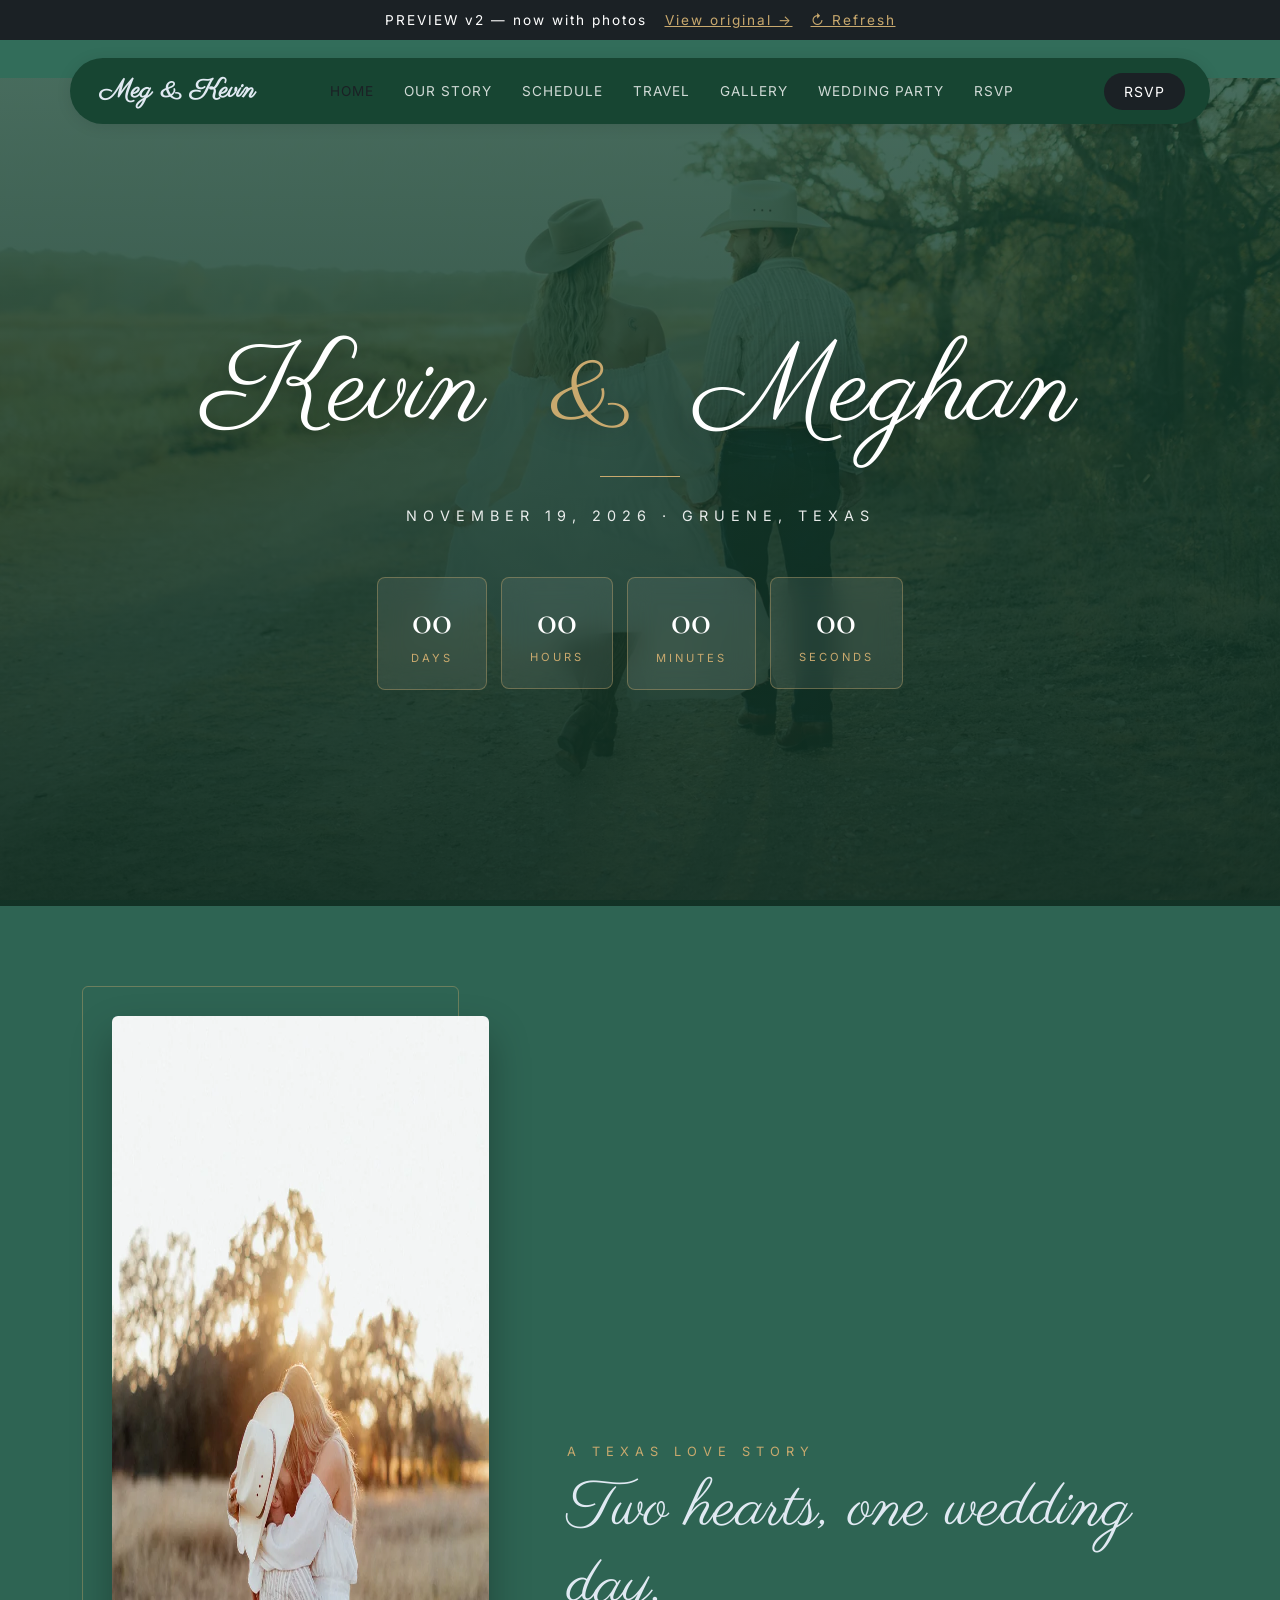
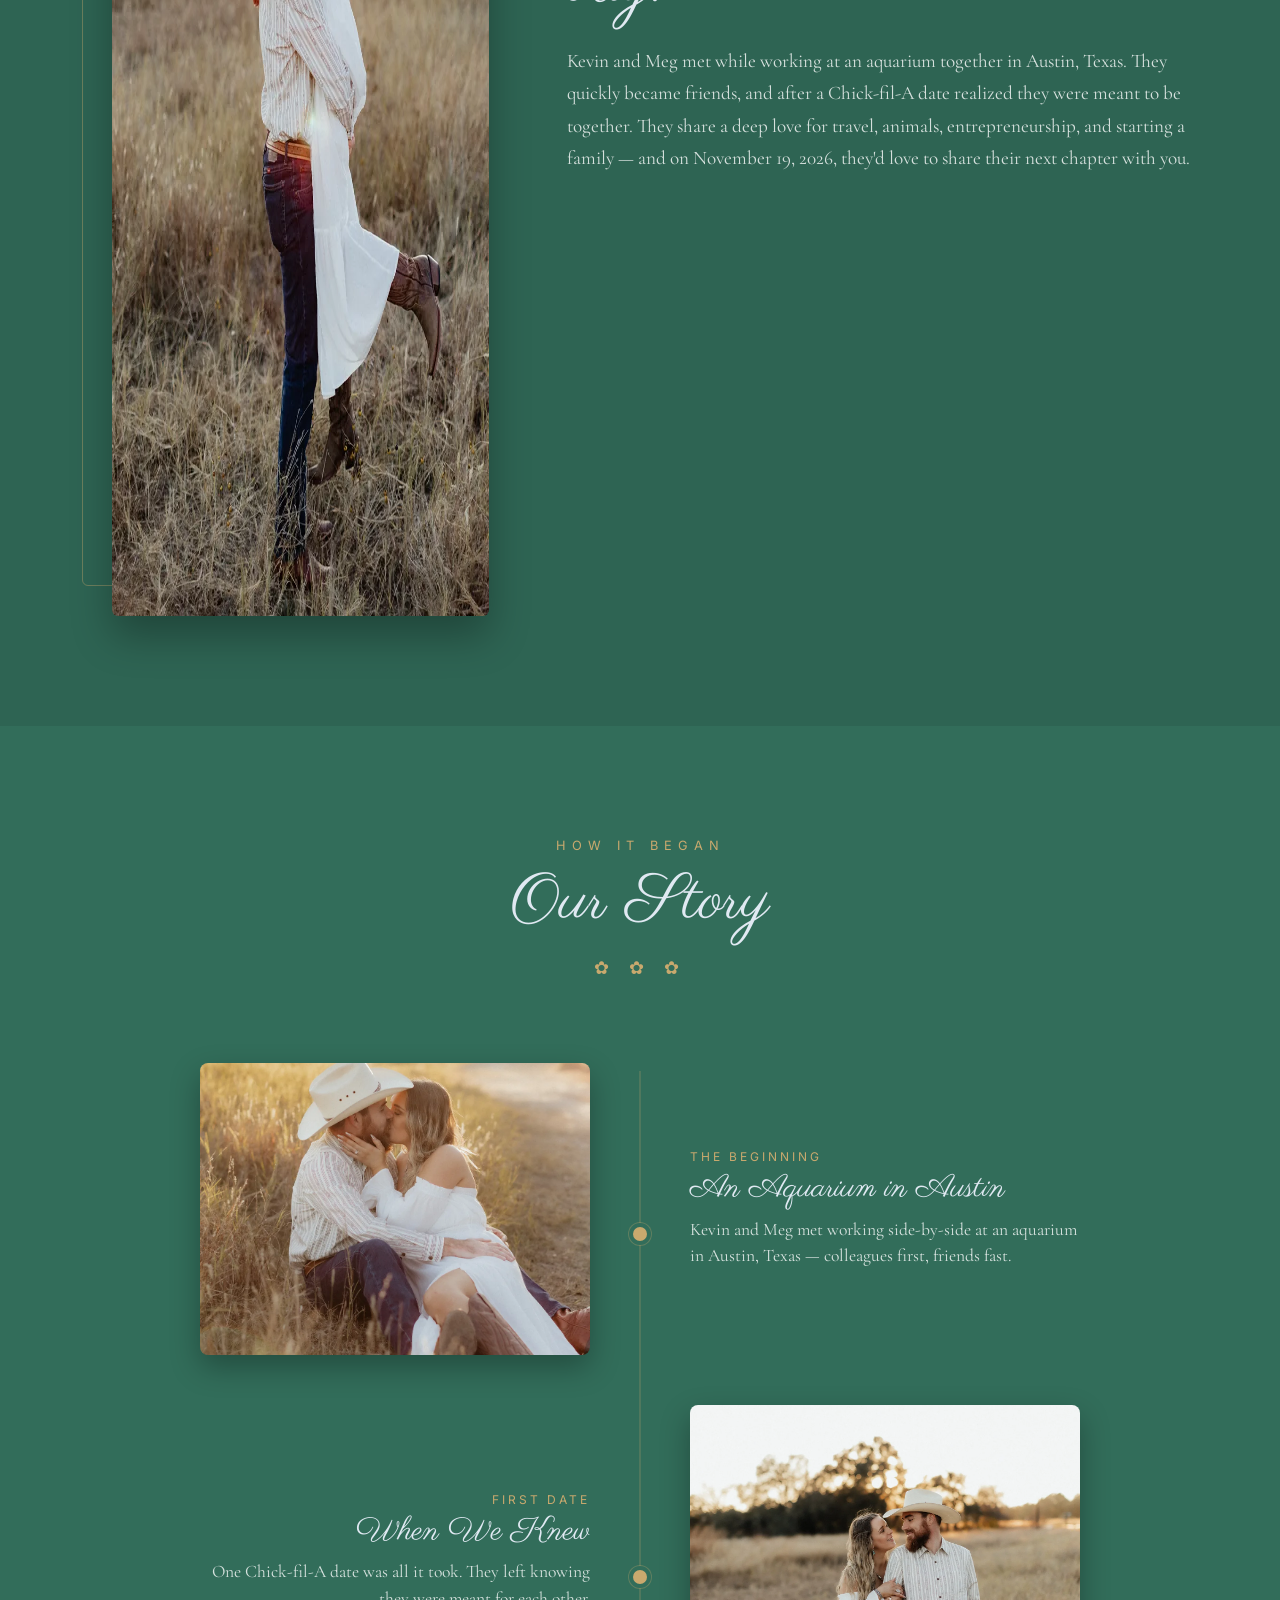
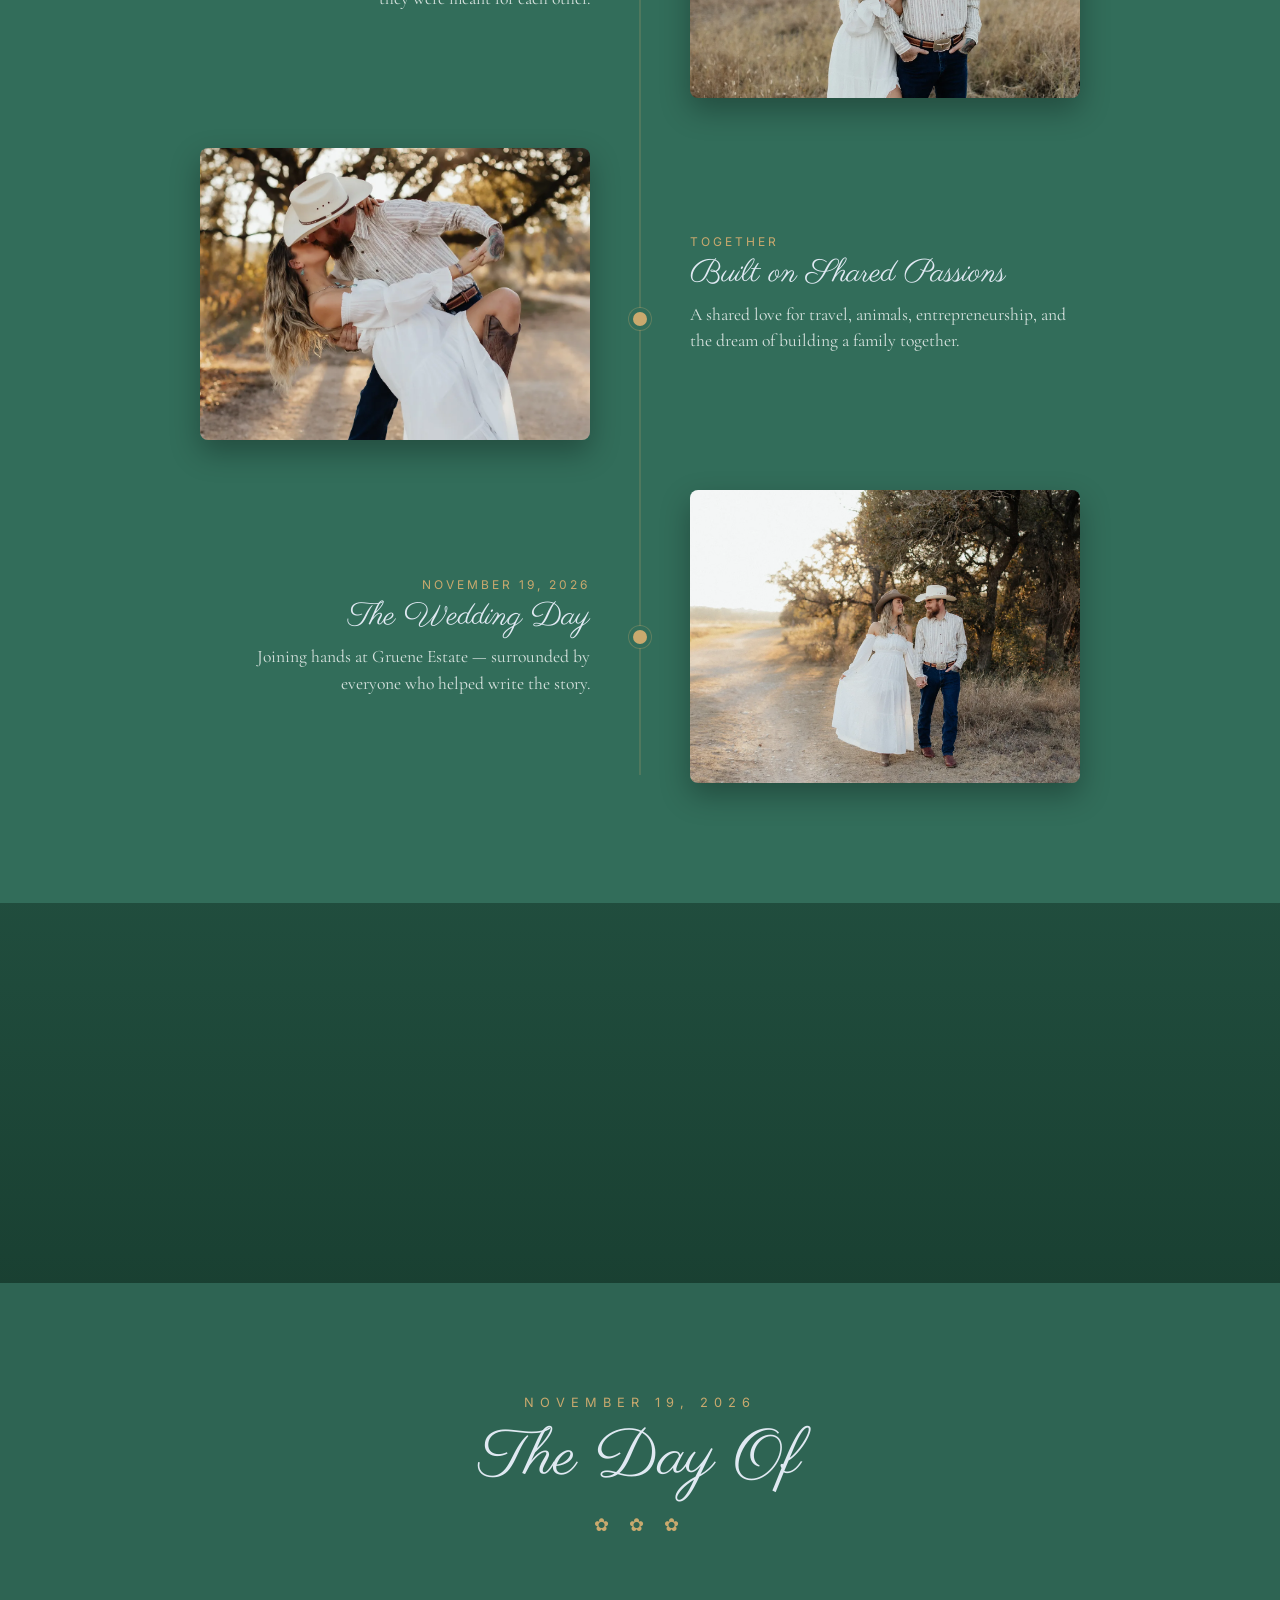
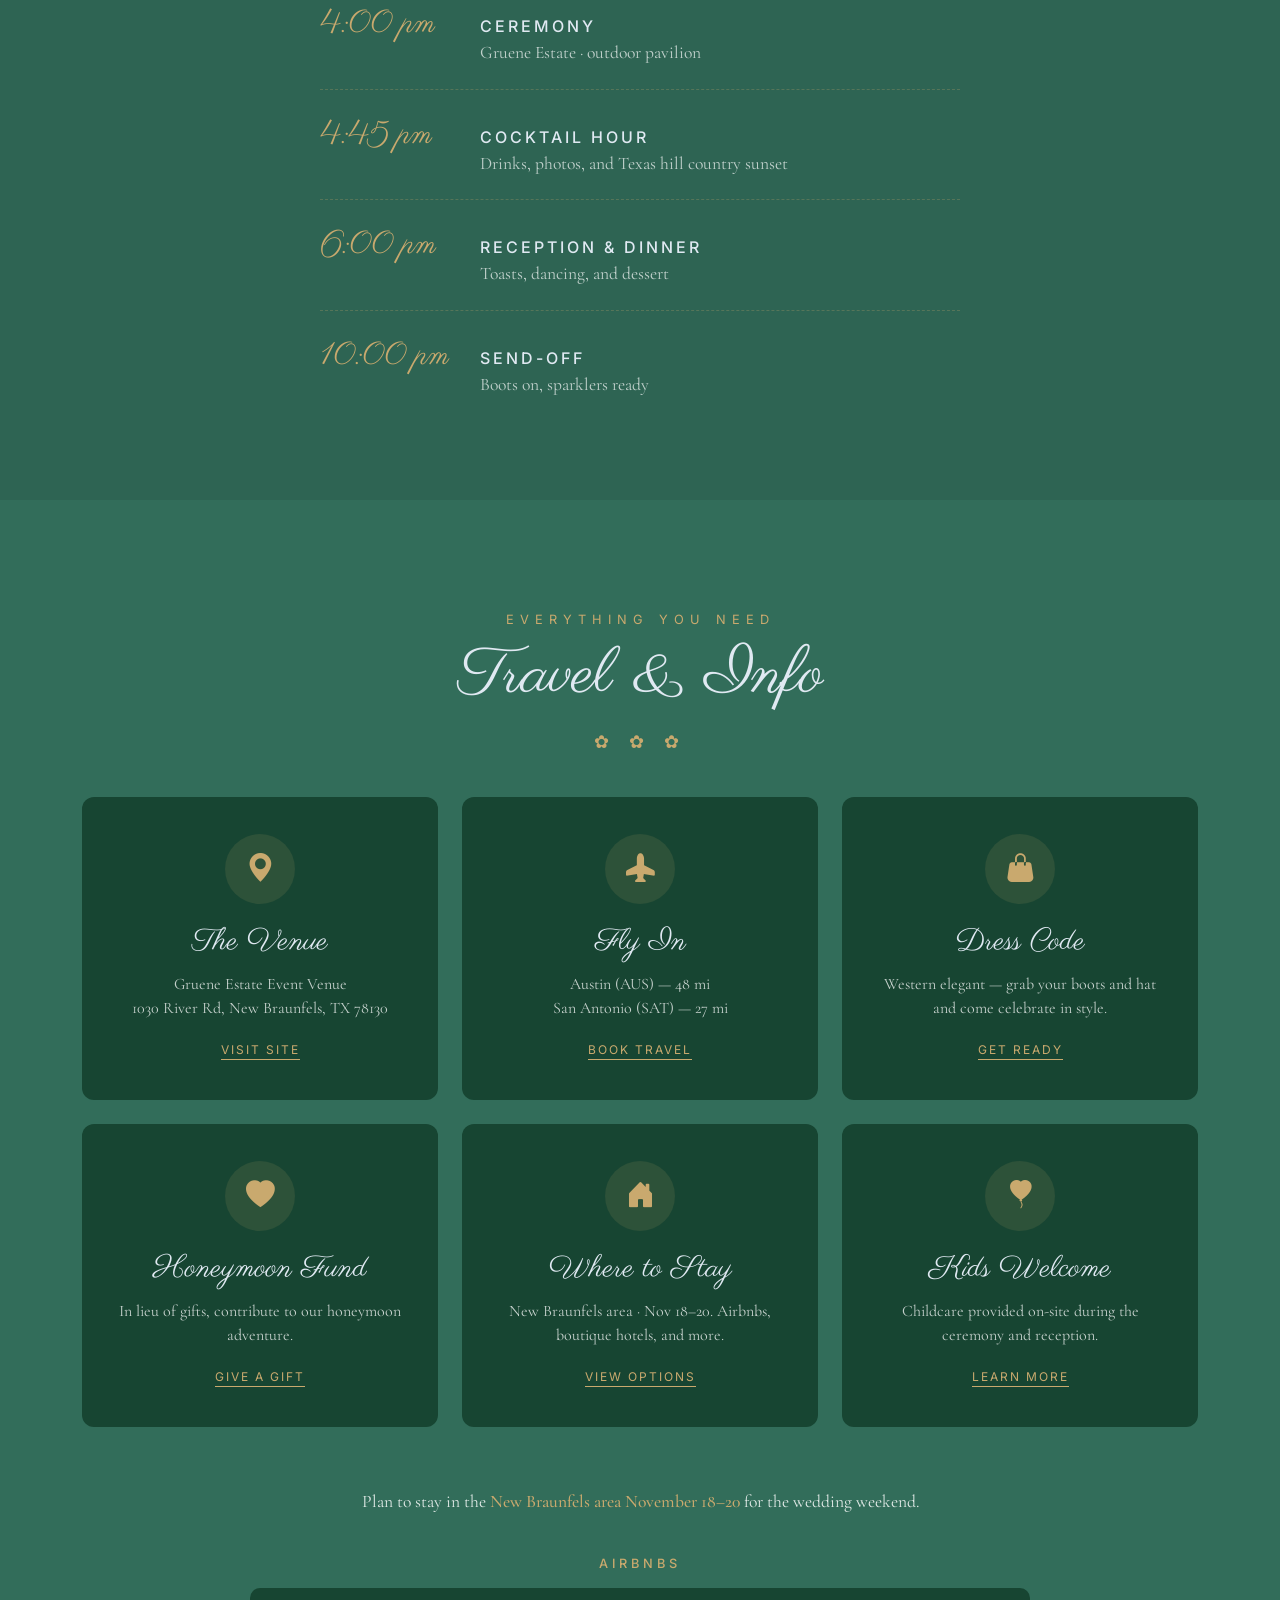
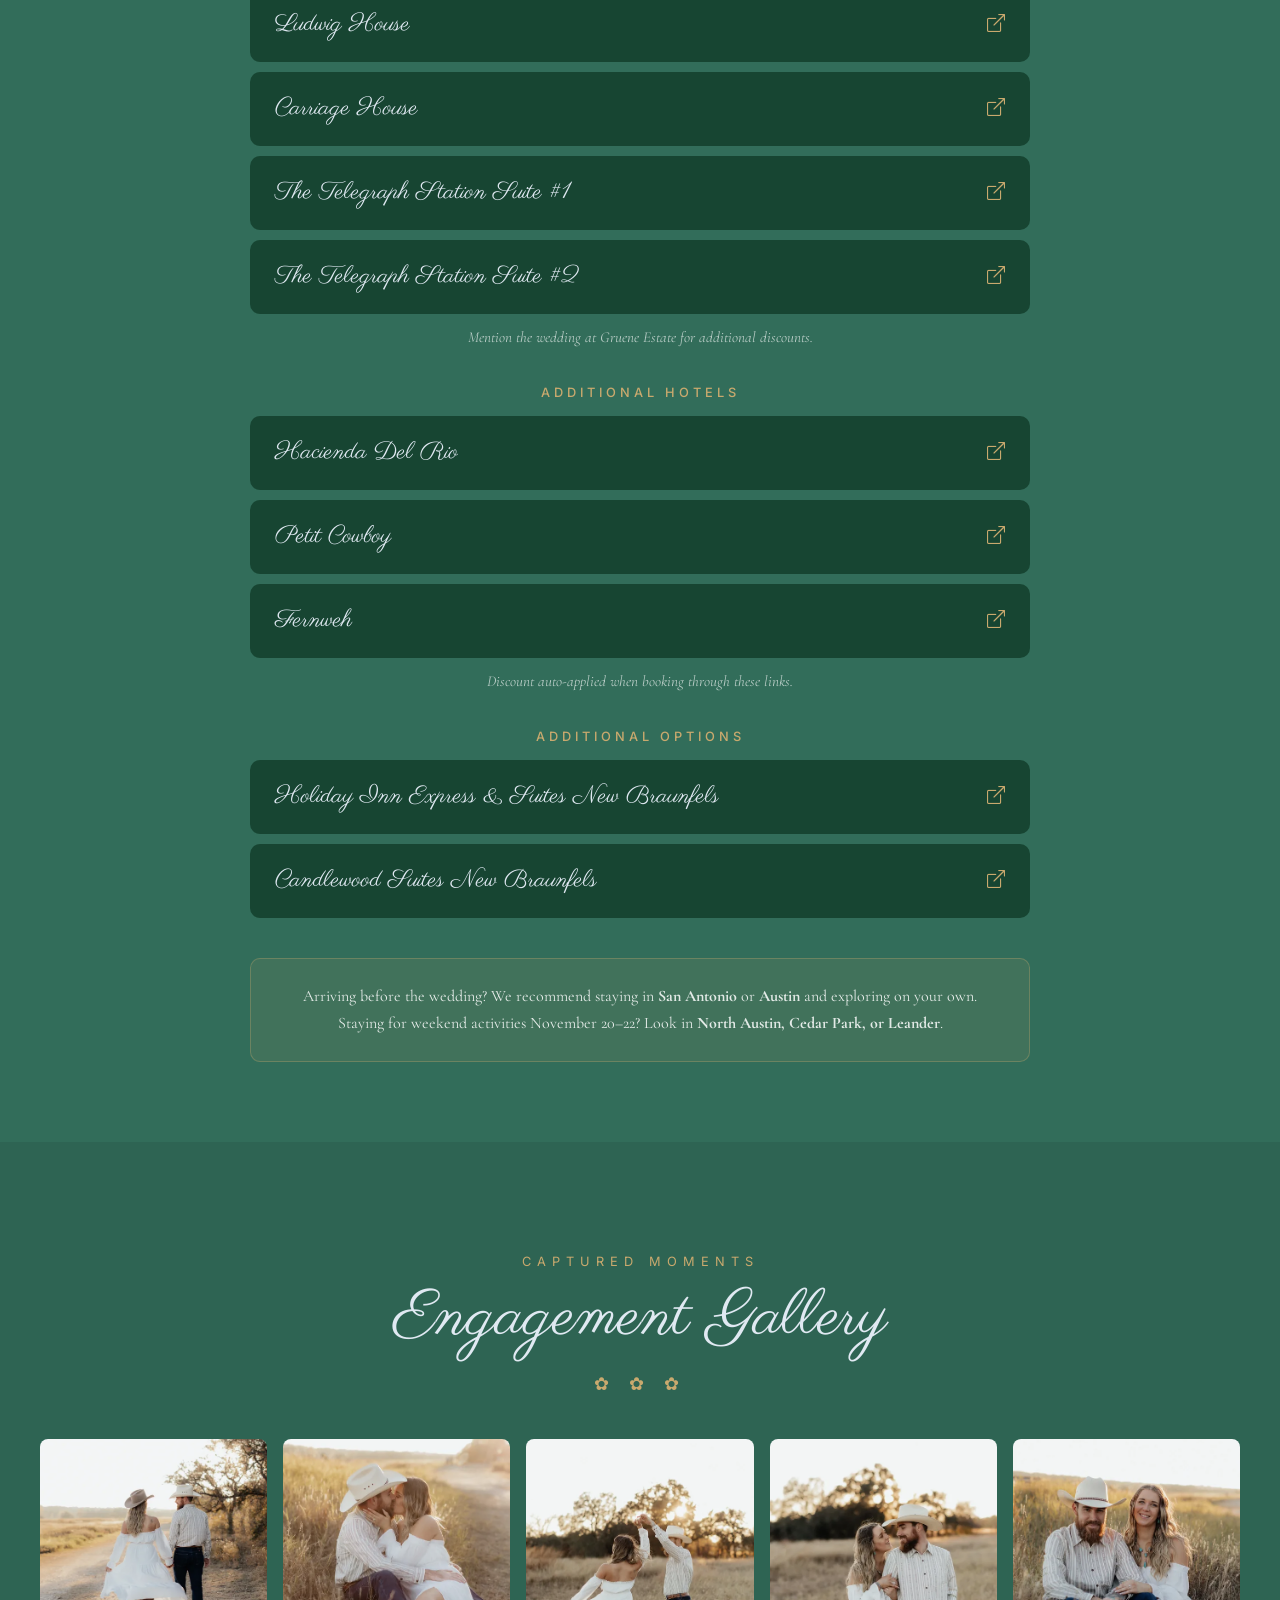
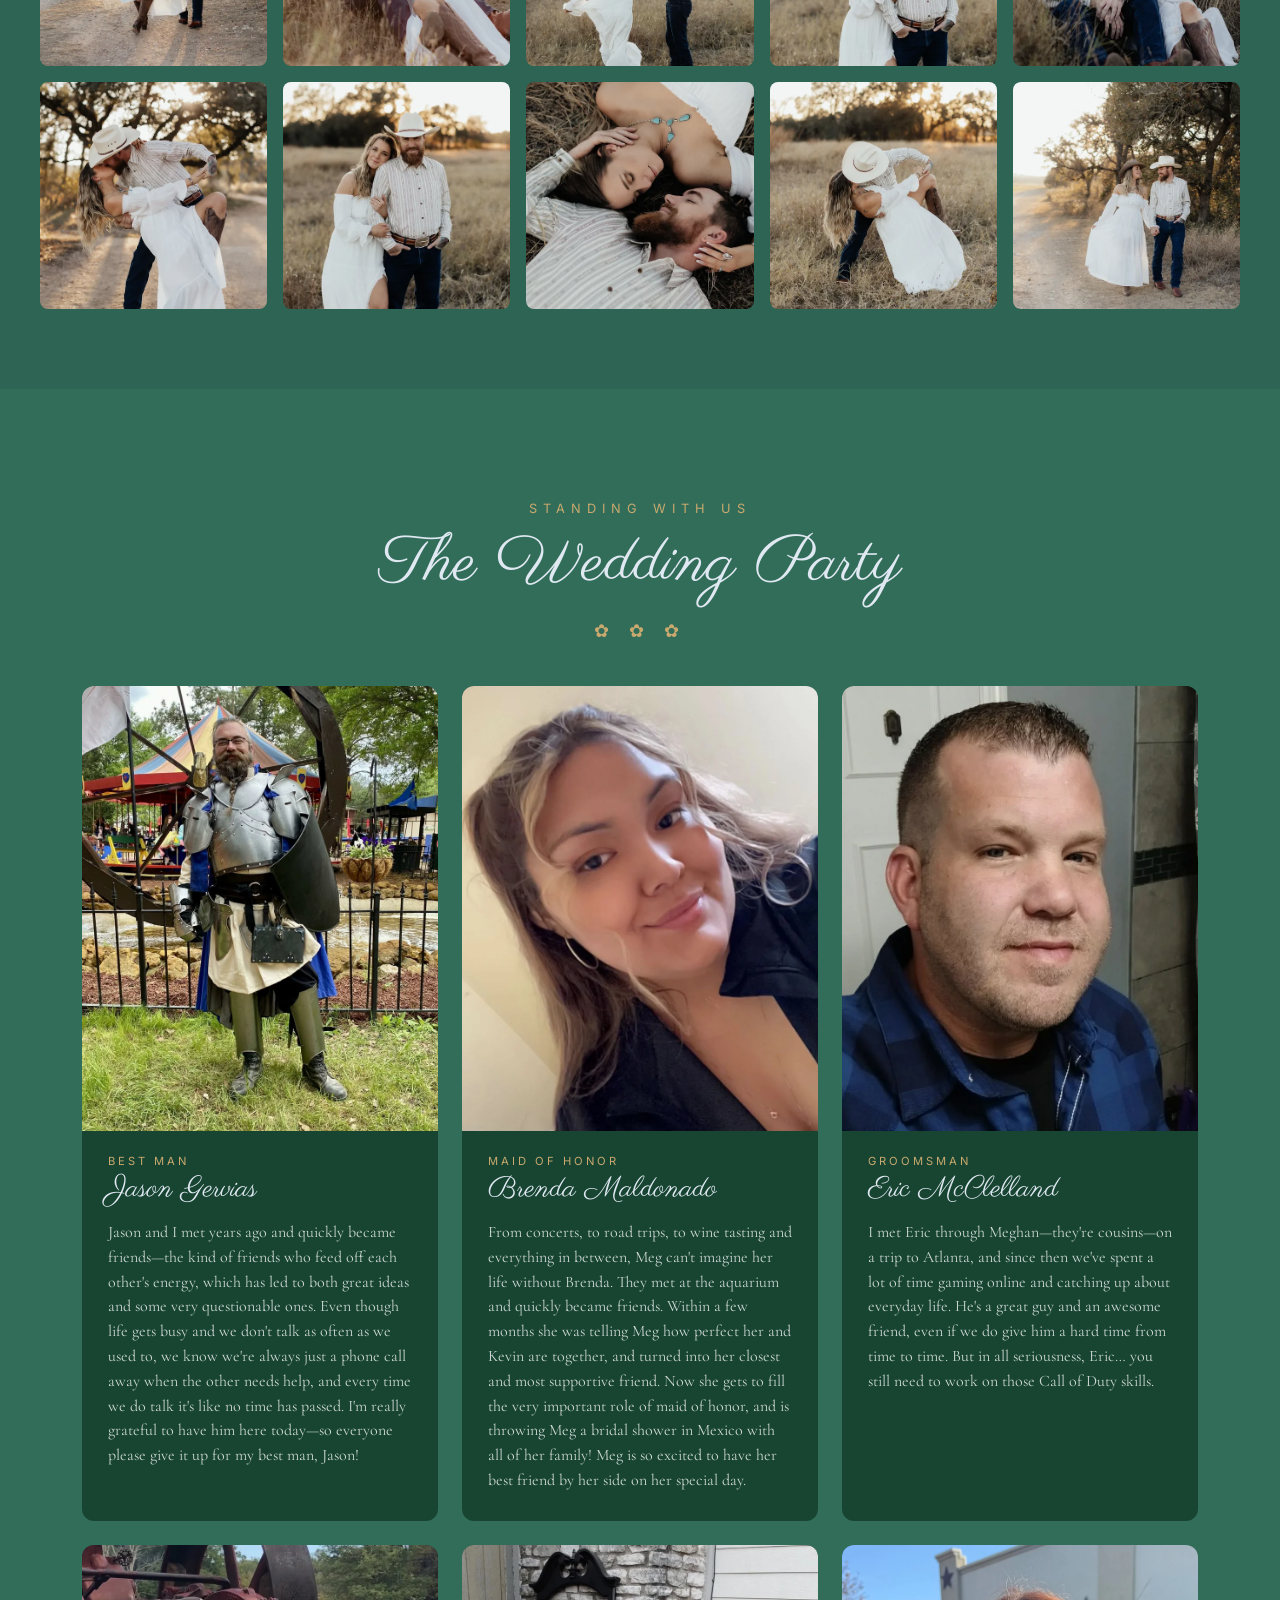
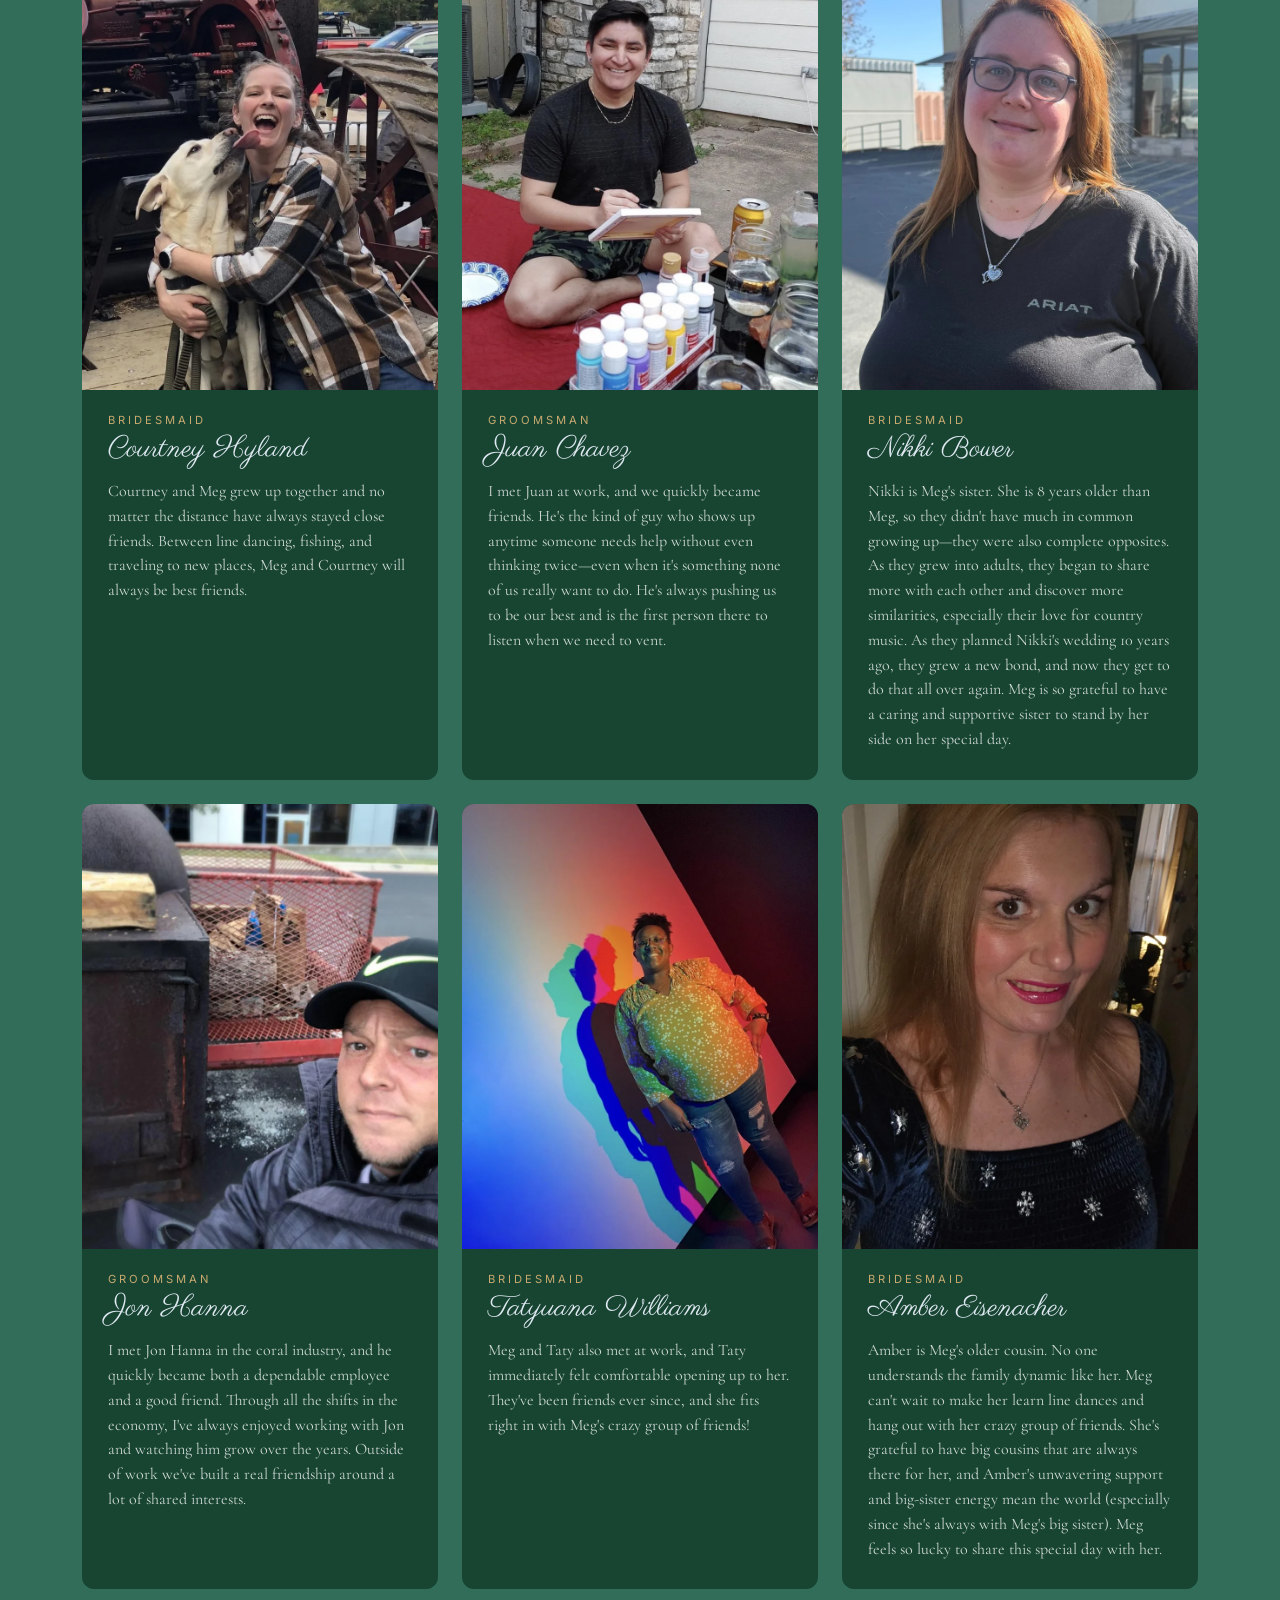
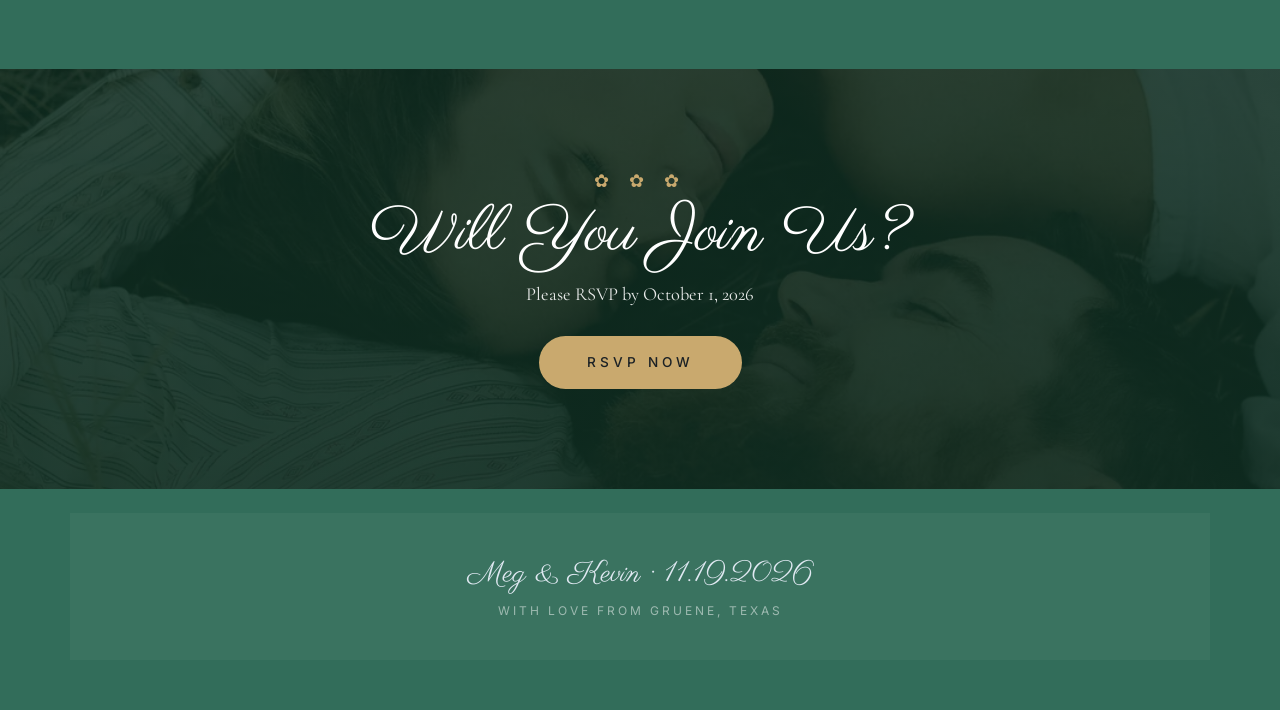
==== commit 84d96663: "Add Where to Stay lodging options for wedding guests. Replace the placeholder with Airbnb, hotel, an" ====
--- a/preview.html
+++ b/preview.html
@@ -195,6 +195,23 @@
 
     section { padding: 80px 0; }
     .light-bg-section { background: color-mix(in srgb, var(--background-color), black 8%); }
+
+    /* LODGING */
+    .lodging-wrap { max-width: 820px; margin: 60px auto 0; padding: 0 20px; }
+    .lodging-intro { text-align: center; color: rgba(255,255,255,0.85); font-size: 1.1rem; line-height: 1.7; margin-bottom: 40px; }
+    .lodging-intro strong { color: var(--gold); font-weight: 500; }
+    .lodging-group { margin-bottom: 36px; }
+    .lodging-group h4 { font-family: var(--nav-font); color: var(--gold); letter-spacing: 4px; text-transform: uppercase; font-size: 0.8rem; margin-bottom: 16px; text-align: center; }
+    .lodging-list { list-style: none; padding: 0; margin: 0; }
+    .lodging-list li { background: var(--surface-color); border-radius: 10px; margin-bottom: 10px; transition: transform 0.3s, border-color 0.3s; border: 1px solid transparent; }
+    .lodging-list li:hover { transform: translateY(-2px); border-color: rgba(201,169,110,0.35); }
+    .lodging-list a { display: flex; align-items: center; justify-content: space-between; gap: 16px; padding: 18px 24px; color: var(--heading-color); text-decoration: none; }
+    .lodging-list a:hover { color: var(--gold); }
+    .lodging-name { font-family: var(--heading-font); font-size: 1.5rem; }
+    .lodging-list .bi { color: var(--gold); font-size: 1.1rem; flex-shrink: 0; }
+    .lodging-note { text-align: center; font-size: 0.95rem; color: rgba(255,255,255,0.65); font-style: italic; margin: 12px 0 0; }
+    .lodging-tip { background: rgba(201,169,110,0.1); border: 1px solid rgba(201,169,110,0.3); border-radius: 10px; padding: 24px 28px; margin-top: 40px; text-align: center; }
+    .lodging-tip p { color: rgba(255,255,255,0.85); margin: 0; line-height: 1.7; font-size: 1rem; }
   </style>
 </head>
 
@@ -391,8 +408,8 @@
             <div class="info-card">
               <div class="icon-circle"><i class="bi bi-house-door-fill"></i></div>
               <h3>Where to Stay</h3>
-              <p>Hotel block coming soon. Airbnbs and historic Gruene hotels recommended.</p>
-              <a class="card-link" href="#">Details Soon</a>
+              <p>New Braunfels area &middot; Nov 18&ndash;20. Airbnbs, boutique hotels, and more.</p>
+              <a class="card-link" href="#lodging">View Options</a>
             </div>
           </div>
           <div class="col-lg-4 col-md-6" data-aos="fade-up" data-aos-delay="300">
@@ -402,6 +419,43 @@
               <p>Childcare provided on-site during the ceremony and reception.</p>
               <a class="card-link" href="#">Learn More</a>
             </div>
+          </div>
+        </div>
+
+        <div id="lodging" class="lodging-wrap" data-aos="fade-up">
+          <p class="lodging-intro">Plan to stay in the <strong>New Braunfels area November 18&ndash;20</strong> for the wedding weekend.</p>
+
+          <div class="lodging-group">
+            <h4>Airbnbs</h4>
+            <ul class="lodging-list">
+              <li><a href="https://www.airbnb.com/rooms/690786767823830887" target="_blank" rel="noopener"><span class="lodging-name">Ludwig House</span><i class="bi bi-box-arrow-up-right"></i></a></li>
+              <li><a href="https://www.airbnb.com/rooms/1121761534634239976" target="_blank" rel="noopener"><span class="lodging-name">Carriage House</span><i class="bi bi-box-arrow-up-right"></i></a></li>
+              <li><a href="https://www.airbnb.com/rooms/690663411860722625" target="_blank" rel="noopener"><span class="lodging-name">The Telegraph Station Suite #1</span><i class="bi bi-box-arrow-up-right"></i></a></li>
+              <li><a href="https://www.airbnb.com/rooms/690734141146063532" target="_blank" rel="noopener"><span class="lodging-name">The Telegraph Station Suite #2</span><i class="bi bi-box-arrow-up-right"></i></a></li>
+            </ul>
+            <p class="lodging-note">Mention the wedding at Gruene Estate for additional discounts.</p>
+          </div>
+
+          <div class="lodging-group">
+            <h4>Additional Hotels</h4>
+            <ul class="lodging-list">
+              <li><a href="https://hotels.cloudbeds.com/en/reservation/ggRyKI/?promo=GRESTATE&amp;currency=usd&amp;checkin=2026-11-18&amp;checkout=2026-11-20" target="_blank" rel="noopener"><span class="lodging-name">Hacienda Del Rio</span><i class="bi bi-box-arrow-up-right"></i></a></li>
+              <li><a href="https://hotels.cloudbeds.com/en/reservation/ouKt8o?promo=GRESTATE&amp;currency=usd" target="_blank" rel="noopener"><span class="lodging-name">Petit Cowboy</span><i class="bi bi-box-arrow-up-right"></i></a></li>
+              <li><a href="https://www.stayfernweh.com/" target="_blank" rel="noopener"><span class="lodging-name">Fernweh</span><i class="bi bi-box-arrow-up-right"></i></a></li>
+            </ul>
+            <p class="lodging-note">Discount auto-applied when booking through these links.</p>
+          </div>
+
+          <div class="lodging-group">
+            <h4>Additional Options</h4>
+            <ul class="lodging-list">
+              <li><a href="https://www.ihg.com/holidayinnexpress/hotels/us/en/new-braunfels/satbf/hoteldetail?cm_mmc=GoogleMaps-_-EX-_-US-_-SATBF" target="_blank" rel="noopener"><span class="lodging-name">Holiday Inn Express &amp; Suites New Braunfels</span><i class="bi bi-box-arrow-up-right"></i></a></li>
+              <li><a href="https://www.guestreservations.com/candlewood-suites-new-braunfels/booking?checkIn=11%2F18%2F2026&amp;checkOut=11%2F20%2F2026&amp;rooms=1&amp;adults%5B1%5D=2&amp;children%5B1%5D=0&amp;currency=USD" target="_blank" rel="noopener"><span class="lodging-name">Candlewood Suites New Braunfels</span><i class="bi bi-box-arrow-up-right"></i></a></li>
+            </ul>
+          </div>
+
+          <div class="lodging-tip">
+            <p>Arriving before the wedding? We recommend staying in <strong>San Antonio</strong> or <strong>Austin</strong> and exploring on your own. Staying for weekend activities November 20&ndash;22? Look in <strong>North Austin, Cedar Park, or Leander</strong>.</p>
           </div>
         </div>
       </div>
